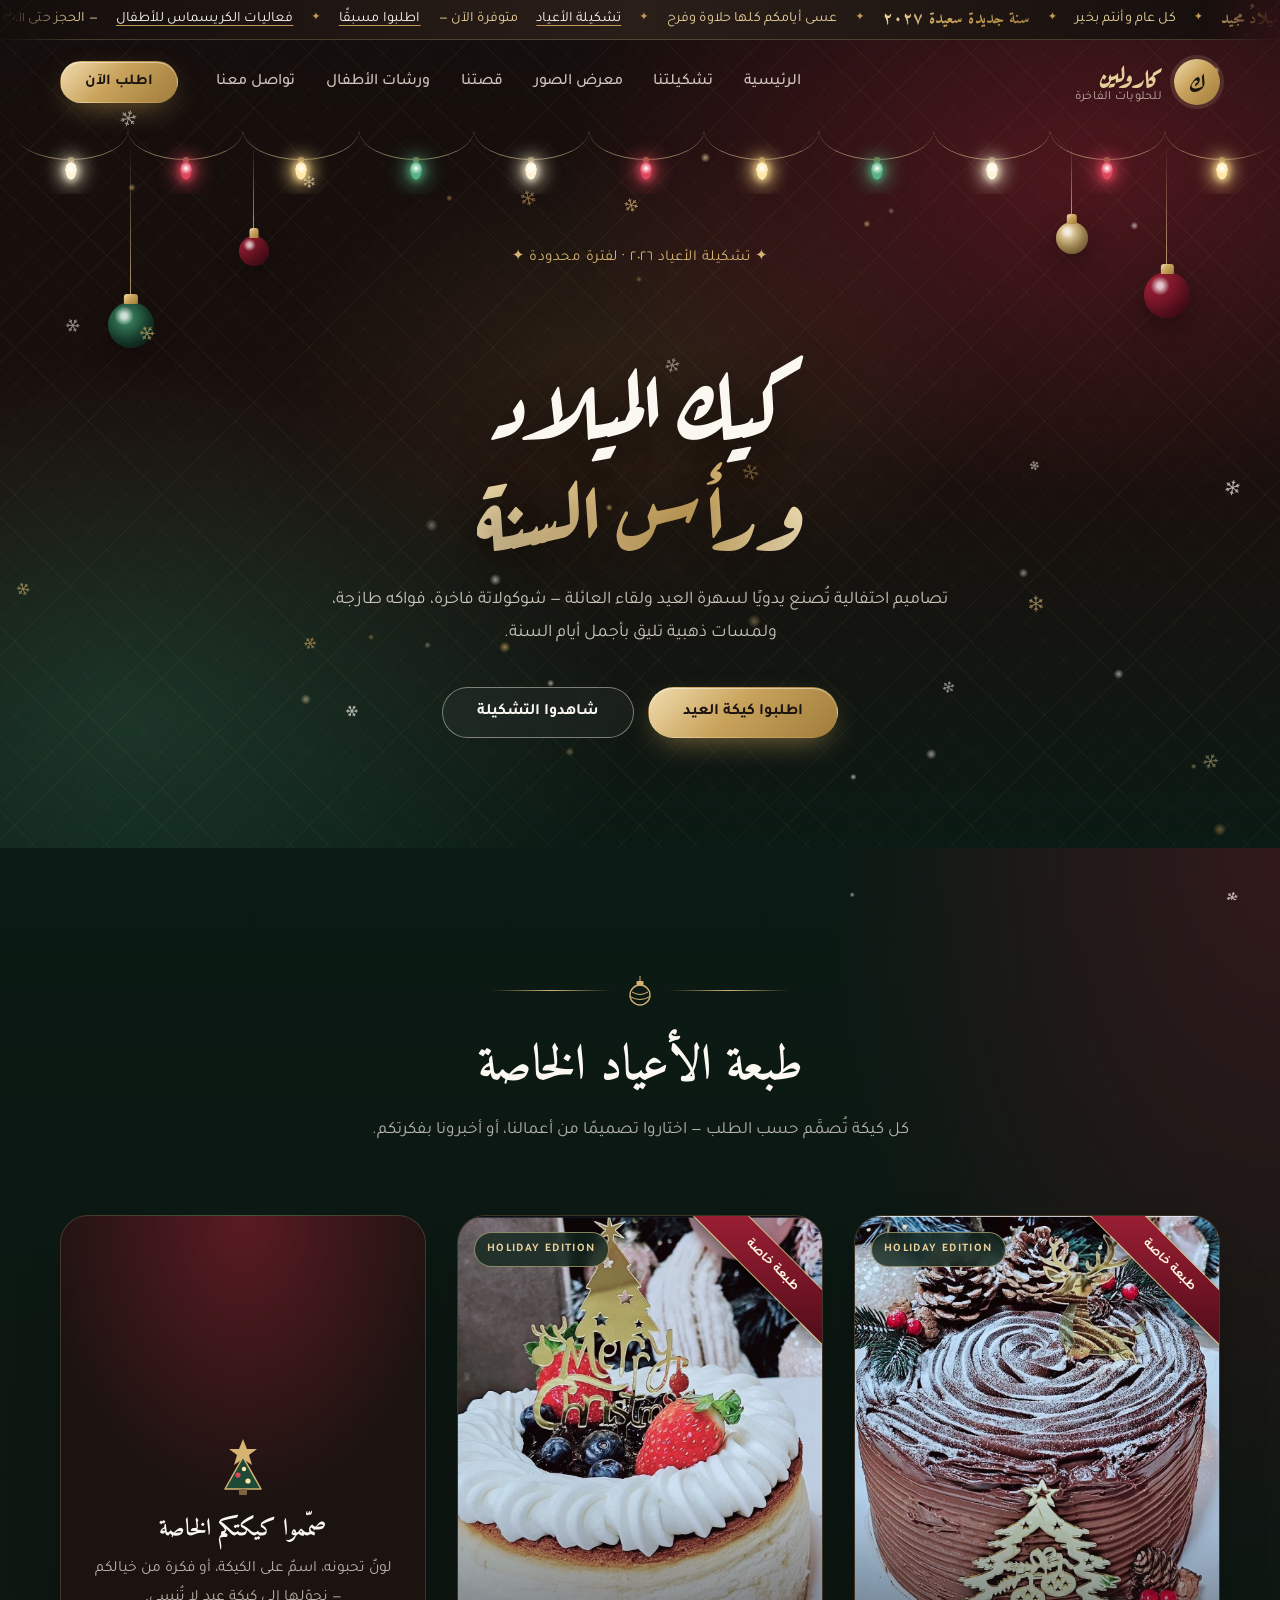
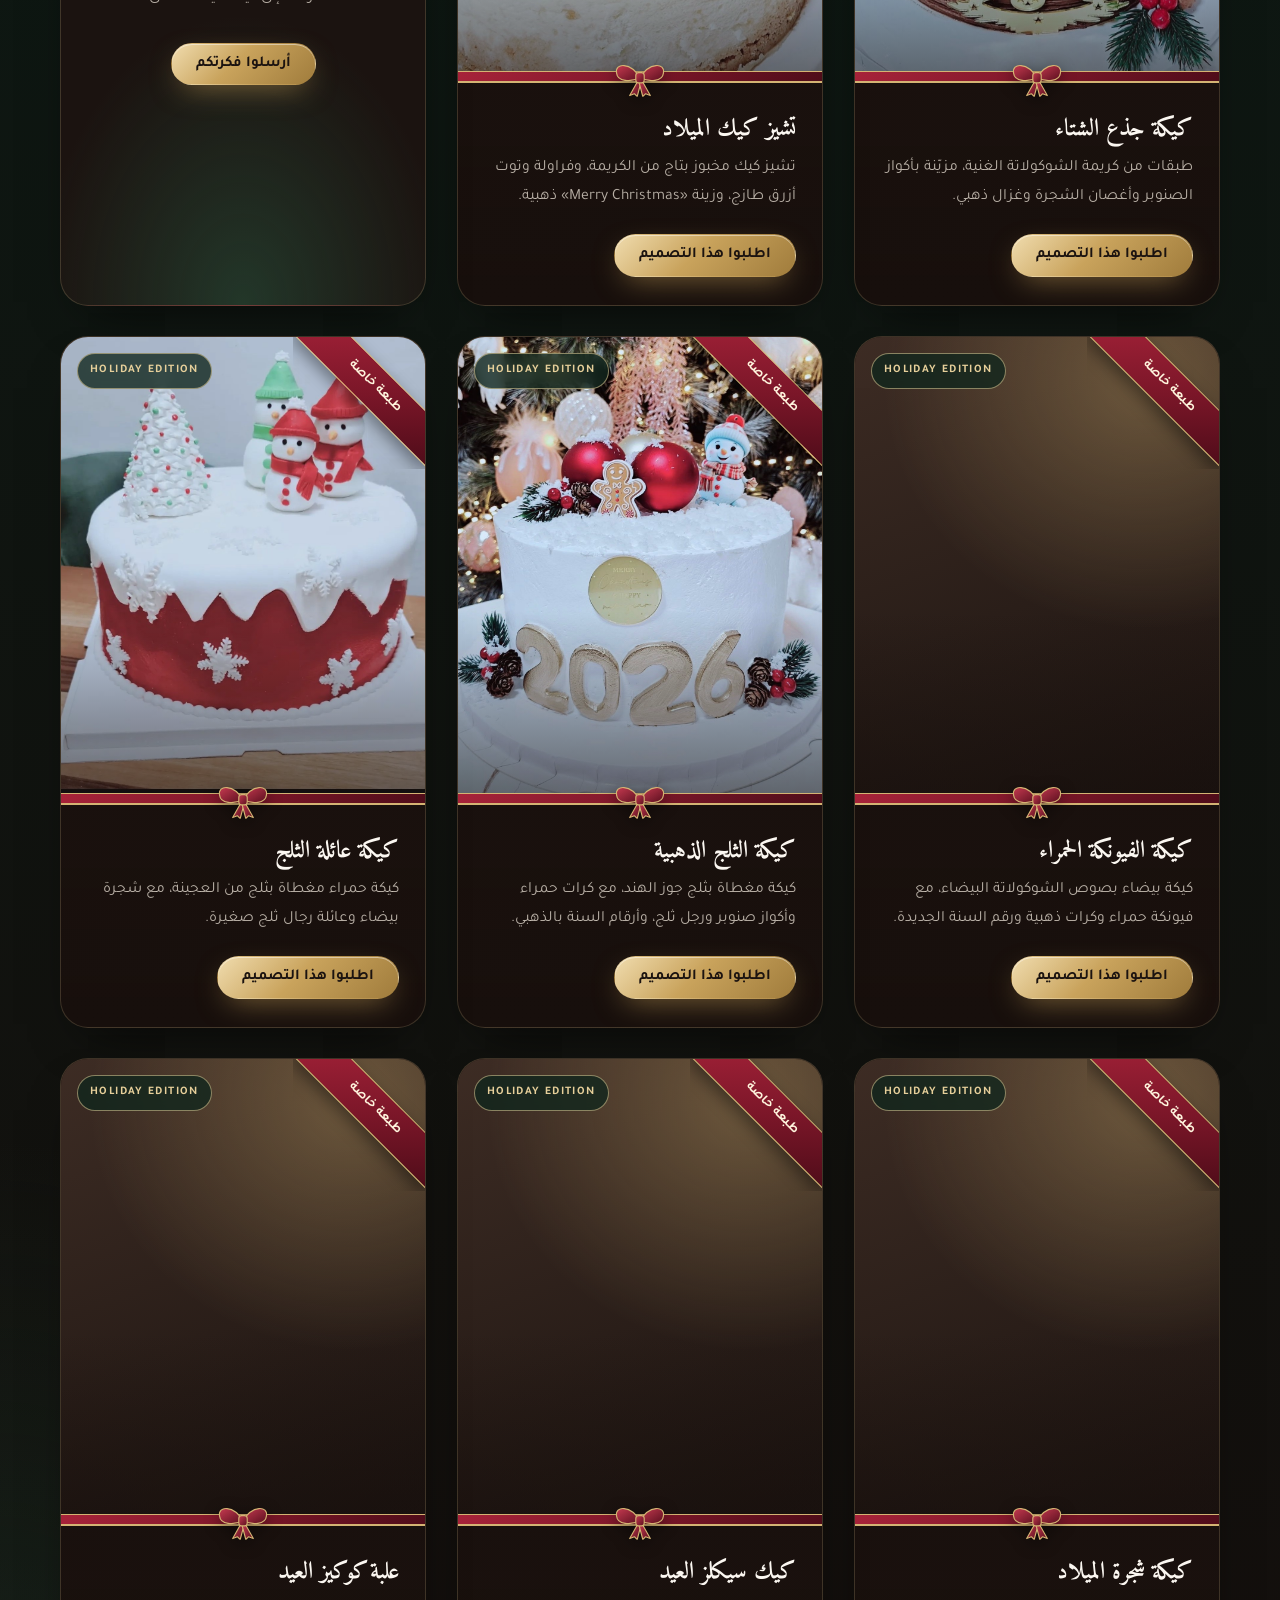
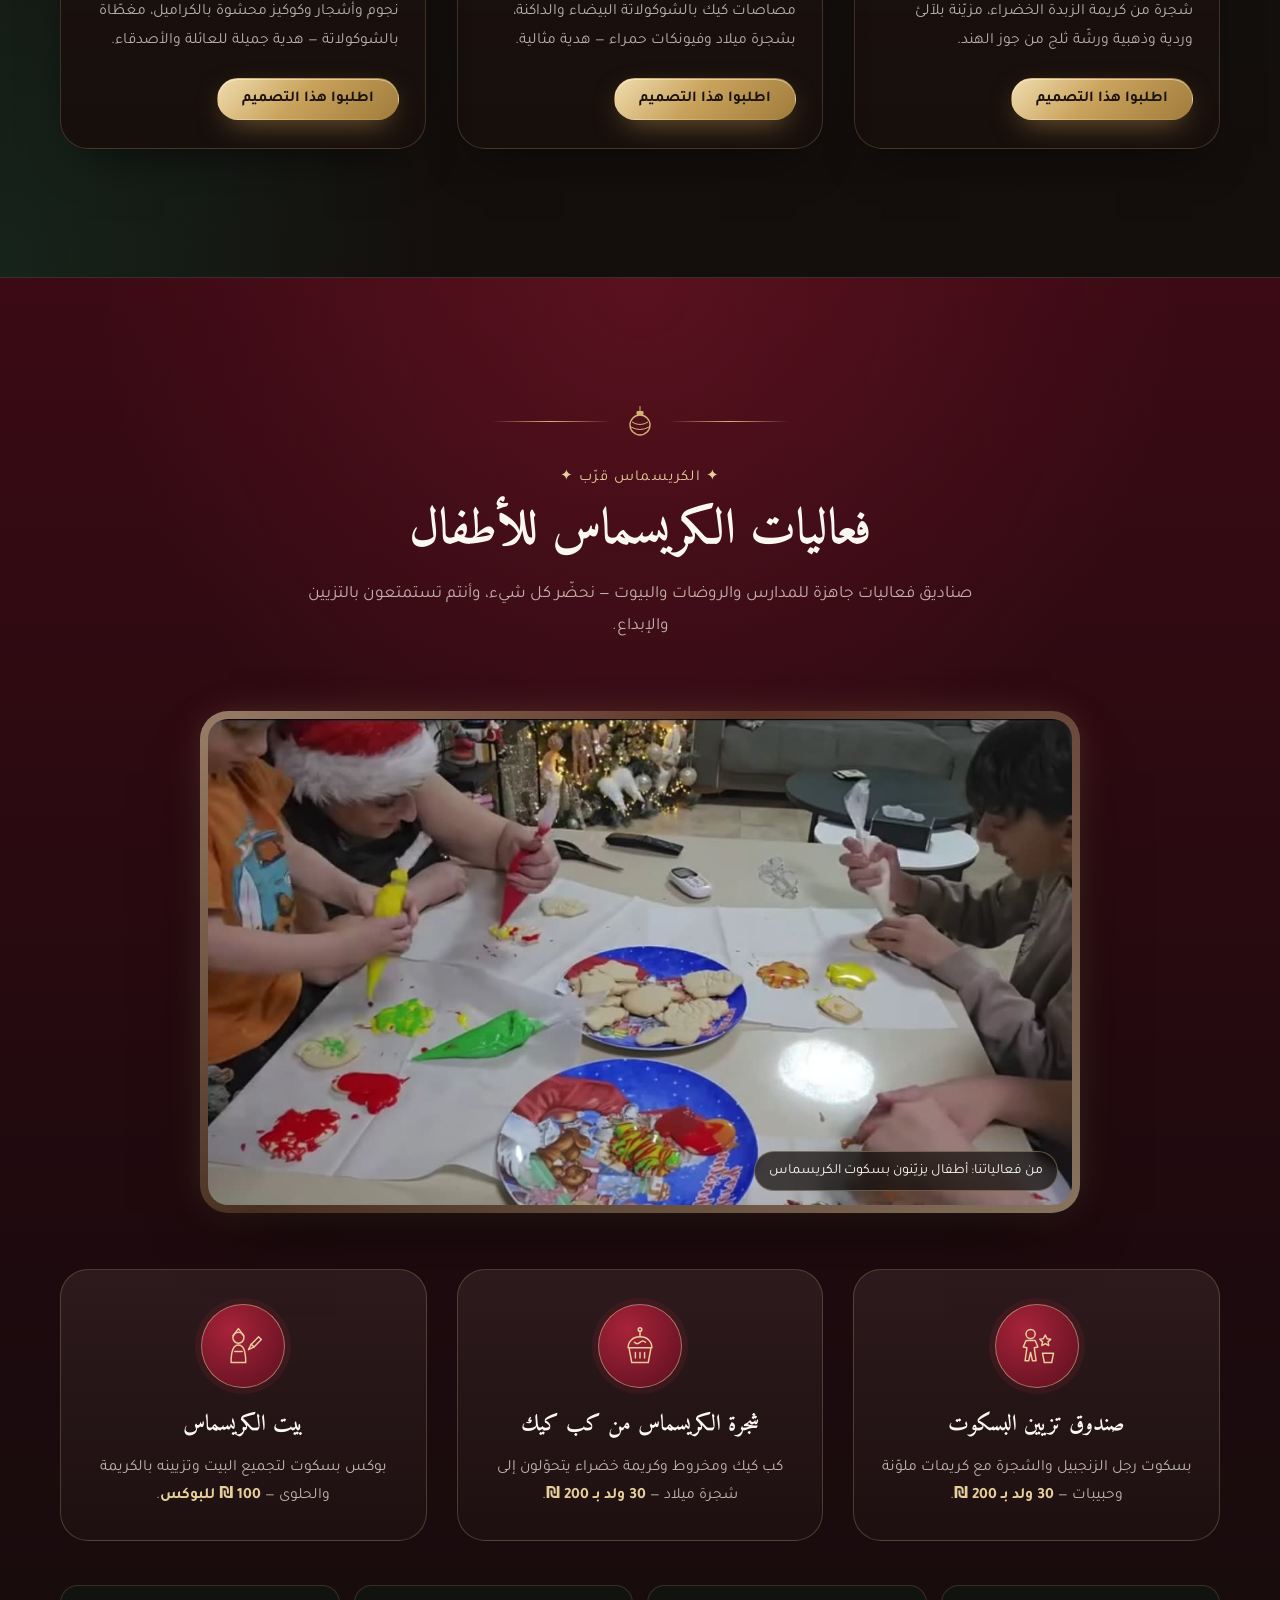
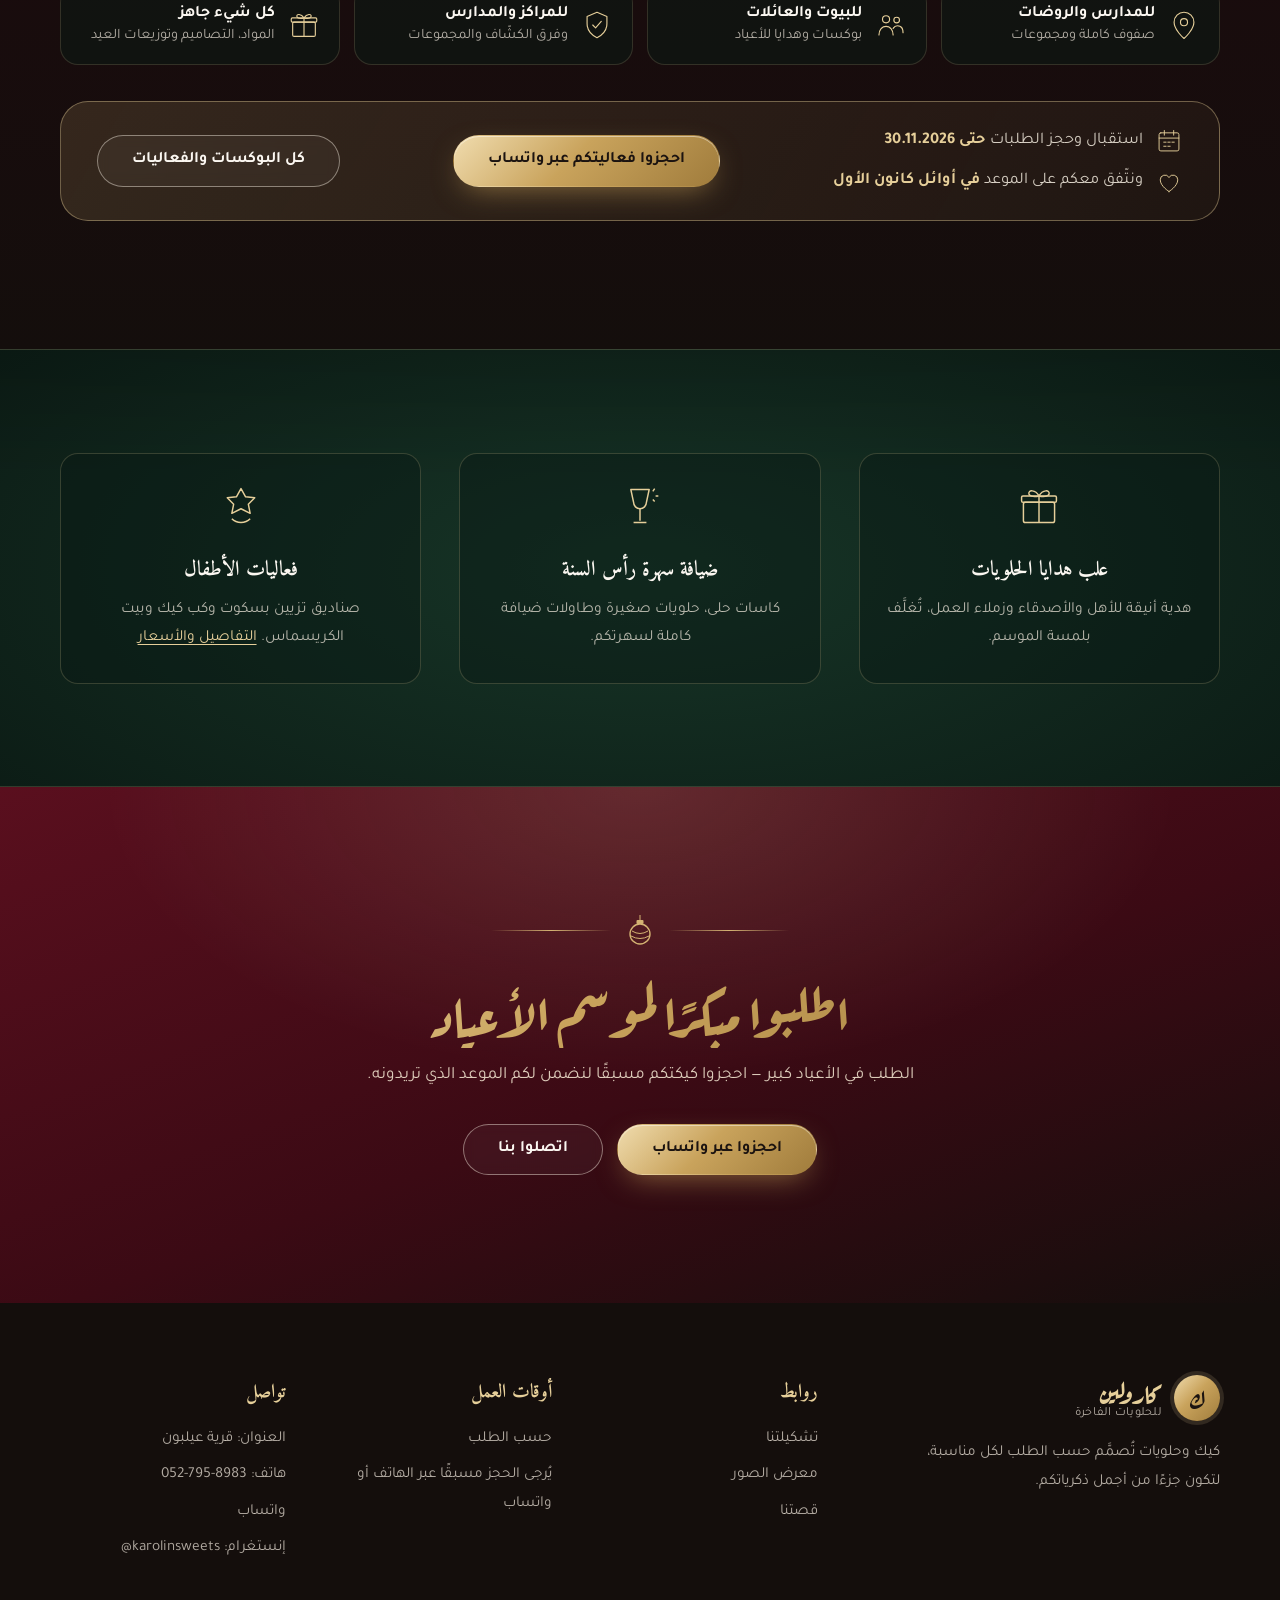
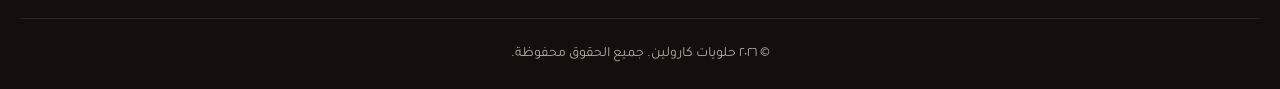
==== christmas.html @ a493f31f "Workshops: real photos and prices for all kits, remove in-shop workshop Co-Authored-By: Claude Opus " ====
<!DOCTYPE html>
<html lang="ar" dir="rtl" class="festive">
<head>
  <meta charset="UTF-8">
  <meta name="viewport" content="width=device-width, initial-scale=1">
  <title>كيك الميلاد ورأس السنة | حلويات كارولين</title>
  <meta name="description" content="تشكيلة الأعياد من حلويات كارولين — كيك الميلاد ورأس السنة يُصنع يدويًا حسب الطلب في عيلبون، مع علب هدايا وضيافة لسهرة العيد.">
  <meta property="og:type" content="website">
  <meta property="og:site_name" content="حلويات كارولين">
  <meta property="og:locale" content="ar_AR">
  <meta property="og:title" content="كيك الميلاد ورأس السنة | حلويات كارولين">
  <meta property="og:description" content="كيك الميلاد ورأس السنة وفعاليات الكريسماس للأطفال في عيلبون — احجزوا حتى 30.11 عبر واتساب 0527958983.">
  <meta property="og:url" content="https://jerrys-cloud.github.io/karolin-sweets/christmas.html">
  <meta property="og:image" content="https://jerrys-cloud.github.io/karolin-sweets/images/og-christmas.jpg">
  <meta property="og:image:width" content="1200">
  <meta property="og:image:height" content="630">
  <meta name="twitter:card" content="summary_large_image">
  <meta name="theme-color" content="#1b1310">

  <link rel="preconnect" href="https://fonts.googleapis.com">
  <link rel="preconnect" href="https://fonts.gstatic.com" crossorigin>
  <link href="https://fonts.googleapis.com/css2?family=Aref+Ruqaa:wght@400;700&family=Amiri:ital,wght@0,400;0,700;1,400&family=Tajawal:wght@300;400;500;700&display=swap" rel="stylesheet">
  <link rel="stylesheet" href="style.css">
  <link rel="stylesheet" href="xmas.css">
</head>
<body class="page-gallery">

  <!-- ================= شريط تهاني الأعياد ================= -->
  <div class="festive-bar" role="region" aria-label="تهاني الأعياد">
    <div class="festive-bar__track">
      <ul class="festive-bar__group">
        <li><strong>ميلادٌ مجيد</strong></li>
        <li>كل عام وأنتم بخير</li>
        <li><strong>سنة جديدة سعيدة ٢٠٢٧</strong></li>
        <li>عسى أيامكم كلها حلاوة وفرح</li>
        <li><a href="christmas.html">تشكيلة الأعياد</a> متوفرة الآن — <a href="index.html#contact">اطلبوا مسبقًا</a></li>
        <li><a href="workshops.html">فعاليات الكريسماس للأطفال</a> — الحجز حتى ٣٠.١١</li>
      </ul>
      <ul class="festive-bar__group" aria-hidden="true">
        <li><strong>ميلادٌ مجيد</strong></li>
        <li>كل عام وأنتم بخير</li>
        <li><strong>سنة جديدة سعيدة ٢٠٢٧</strong></li>
        <li>عسى أيامكم كلها حلاوة وفرح</li>
        <li><a href="christmas.html" tabindex="-1">تشكيلة الأعياد</a> متوفرة الآن — <a href="index.html#contact" tabindex="-1">اطلبوا مسبقًا</a></li>
        <li><a href="workshops.html" tabindex="-1">فعاليات الكريسماس للأطفال</a> — الحجز حتى ٣٠.١١</li>
      </ul>
    </div>
  </div>

  <!-- ثلج ذهبي متساقط -->
  <canvas class="snow" aria-hidden="true"></canvas>

  <!-- ================= شريط التنقل ================= -->
  <header class="site-header" id="top">
    <div class="container nav">
      <a href="index.html#top" class="brand" aria-label="حلويات كارولين — الصفحة الرئيسية">
        <span class="brand__mark" aria-hidden="true">ك</span>
        <span class="brand__text">
          <span class="brand__name">كارولين</span>
          <span class="brand__tag">للحلويات الفاخرة</span>
        </span>
      </a>

      <input type="checkbox" id="nav-toggle" class="nav__toggle" aria-hidden="true">
      <label for="nav-toggle" class="nav__burger" aria-label="فتح القائمة">
        <span></span><span></span><span></span>
      </label>

      <nav class="nav__menu" aria-label="القائمة الرئيسية">
        <ul class="nav__links">
          <li><a href="index.html#top">الرئيسية</a></li>
          <li><a href="index.html#collection">تشكيلتنا</a></li>
          <li><a href="gallery.html">معرض الصور</a></li>
          <li><a href="index.html#story">قصتنا</a></li>
          <li><a href="workshops.html">ورشات الأطفال</a></li>
          <li><a href="index.html#contact">تواصل معنا</a></li>
        </ul>
        <a href="index.html#contact" class="btn btn--gold btn--sm">اطلب الآن</a>
      </nav>
    </div>
  </header>

  <main>

    <!-- ================= واجهة الأعياد ================= -->
    <section class="xhero" aria-labelledby="xhero-title">
      <div class="garland" aria-hidden="true">
      <span class="garland__swag" style="--i:0"></span>
      <span class="garland__swag" style="--i:1"></span>
      <span class="garland__swag" style="--i:2"></span>
      <span class="garland__swag" style="--i:3"></span>
      <span class="garland__swag" style="--i:4"></span>
      <span class="garland__swag" style="--i:5"></span>
      <span class="garland__swag" style="--i:6"></span>
      <span class="garland__swag" style="--i:7"></span>
      <span class="garland__swag" style="--i:8"></span>
      <span class="garland__swag" style="--i:9"></span>
      <span class="garland__swag" style="--i:10"></span>
      <span class="garland__swag" style="--i:11"></span>
      <span class="garland__swag" style="--i:12"></span>
      <span class="garland__swag" style="--i:13"></span>
      <span class="garland__swag" style="--i:14"></span>
      <span class="garland__swag" style="--i:15"></span>
      <span class="garland__swag" style="--i:16"></span>
      <span class="garland__swag" style="--i:17"></span>
      <span class="garland__swag" style="--i:18"></span>
      <span class="garland__swag" style="--i:19"></span>
      <span class="garland__swag" style="--i:20"></span>
      <span class="garland__swag" style="--i:21"></span>
      <span class="garland__swag" style="--i:22"></span>
      <span class="garland__swag" style="--i:23"></span>
      <span class="garland__swag" style="--i:24"></span>
      <span class="garland__swag" style="--i:25"></span>
      </div>
      <div class="xsky" aria-hidden="true">
      <span class="xstar" style="--x:8%;--y:24%;--d:0s;--s:1"></span>
      <span class="xstar" style="--x:18%;--y:62%;--d:1.2s;--s:0.7"></span>
      <span class="xstar" style="--x:27%;--y:18%;--d:2.1s;--s:1.2"></span>
      <span class="xstar" style="--x:38%;--y:74%;--d:0.6s;--s:0.8"></span>
      <span class="xstar" style="--x:47%;--y:30%;--d:2.8s;--s:0.6"></span>
      <span class="xstar" style="--x:58%;--y:66%;--d:1.7s;--s:1"></span>
      <span class="xstar" style="--x:66%;--y:22%;--d:0.3s;--s:0.9"></span>
      <span class="xstar" style="--x:76%;--y:58%;--d:2.4s;--s:1.3"></span>
      <span class="xstar" style="--x:86%;--y:30%;--d:1s;--s:0.7"></span>
      <span class="xstar" style="--x:93%;--y:70%;--d:1.9s;--s:1"></span>
      <span class="xstar" style="--x:12%;--y:84%;--d:2.6s;--s:0.8"></span>
      <span class="xstar" style="--x:53%;--y:88%;--d:0.9s;--s:0.6"></span>
      <span class="xstar" style="--x:81%;--y:86%;--d:1.4s;--s:0.9"></span>
      <span class="xstar" style="--x:33%;--y:44%;--d:3s;--s:0.6"></span>
      </div>
      <span class="bauble" style="--x:7%;--len:120px;--d:-1s" aria-hidden="true"><i></i></span>
      <span class="bauble bauble--gold bauble--far" style="--x:15%;--len:70px;--size:32px;--d:-3s" aria-hidden="true"><i></i></span>
      <span class="bauble bauble--pine" style="--x:88%;--len:150px;--d:-2s" aria-hidden="true"><i></i></span>
      <span class="bauble bauble--far" style="--x:79%;--len:84px;--size:30px;--d:-4s" aria-hidden="true"><i></i></span>

      <div class="container xhero__inner">
        <p class="xhero__eyebrow">✦ تشكيلة الأعياد ٢٠٢٦ · لفترة محدودة ✦</p>
        <p class="xhero__greet"><span>ميلادٌ مجيد</span><span>سنةٌ جديدة سعيدة</span><span>كل عام وأنتم بخير</span></p>
        <h1 id="xhero-title" class="xhero__title">كيك الميلاد<br><em>ورأس السنة</em></h1>
        <p class="xhero__lead">تصاميم احتفالية تُصنع يدويًا لسهرة العيد ولقاء العائلة — شوكولاتة فاخرة، فواكه طازجة، ولمسات ذهبية تليق بأجمل أيام السنة.</p>
        <div class="xhero__actions">
          <a href="https://wa.me/972527958983?text=%D9%85%D8%B1%D8%AD%D8%A8%D9%8B%D8%A7%20%D9%83%D8%A7%D8%B1%D9%88%D9%84%D9%8A%D9%86%D8%8C%20%D8%A3%D9%88%D8%AF%D9%91%20%D8%B7%D9%84%D8%A8%20%D9%83%D9%8A%D9%83%D8%A9%20%D9%84%D9%85%D9%88%D8%B3%D9%85%20%D8%A7%D9%84%D8%A3%D8%B9%D9%8A%D8%A7%D8%AF" class="btn btn--gold btn--shimmer" target="_blank" rel="noopener">اطلبوا كيكة العيد</a>
          <a href="#xmas-cakes" class="btn btn--ghost">شاهدوا التشكيلة</a>
        </div>
      </div>
    </section>

    <!-- ================= تشكيلة الكيك ================= -->
    <section class="section xcakes" id="xmas-cakes" aria-labelledby="xcakes-title">
      <div class="container">
        <header class="xsec-head">
          <div class="xdivider" aria-hidden="true"><span></span><svg viewBox="0 0 26 30" aria-hidden="true"><line x1="13" y1="0" x2="13" y2="6" stroke="currentColor" stroke-width="1"/><rect x="9.5" y="5" width="7" height="4" rx="1" fill="currentColor"/><circle cx="13" cy="19" r="10" fill="none" stroke="currentColor" stroke-width="1.4"/><path d="M5 16 Q13 21 21 16 M4 21 Q13 26 22 21" fill="none" stroke="currentColor" stroke-width="1"/></svg><span></span></div>
          <h2 id="xcakes-title">طبعة الأعياد الخاصة</h2>
          <p>كل كيكة تُصمَّم حسب الطلب — اختاروا تصميمًا من أعمالنا، أو أخبرونا بفكرتكم.</p>
        </header>

        <div class="xcards">
        <article class="xcard">
          <figure class="xcard__media media">
            <img src="images/christmas-chocolate-pinecones.jpg" alt="كيكة الميلاد بالشوكولاتة وأكواز الصنوبر" loading="lazy" decoding="async" onerror="this.parentElement.classList.add('is-empty');this.remove()">
          </figure>
          <span class="xcard__corner" aria-hidden="true"><span>طبعة خاصة</span></span>
          <span class="xcard__badge">Holiday Edition</span>
          <div class="xcard__ribbon" aria-hidden="true"><svg class="xcard__bow" viewBox="0 0 64 40" aria-hidden="true"><defs><linearGradient id="bw" x1="0" y1="0" x2="1" y2="1"><stop offset="0" stop-color="#c53a50"/><stop offset="1" stop-color="#5a0f1e"/></linearGradient></defs><g fill="url(#bw)" stroke="#d4b373" stroke-width="1.2" stroke-linejoin="round"><path d="M30 23 L21 39 L26 37 L29 40 L33 25Z"/><path d="M34 23 L43 39 L38 37 L35 40 L31 25Z"/><path d="M32 20 C22 3 5 4 7 15 C8 24 22 25 32 20Z"/><path d="M32 20 C42 3 59 4 57 15 C56 24 42 25 32 20Z"/><rect x="27.5" y="14.5" width="9" height="11" rx="3"/></g></svg></div>
          <div class="xcard__body">
            <h3 class="xcard__title">كيكة جذع الشتاء</h3>
            <p>طبقات من كريمة الشوكولاتة الغنية، مزيّنة بأكواز الصنوبر وأغصان الشجرة وغزال ذهبي.</p>
            <a href="https://wa.me/972527958983?text=%D9%85%D8%B1%D8%AD%D8%A8%D9%8B%D8%A7%20%D9%83%D8%A7%D8%B1%D9%88%D9%84%D9%8A%D9%86%D8%8C%20%D8%A3%D9%88%D8%AF%D9%91%20%D8%B7%D9%84%D8%A8%20%D9%83%D9%8A%D9%83%D8%A9%20%D8%AC%D8%B0%D8%B9%20%D8%A7%D9%84%D8%B4%D8%AA%D8%A7%D8%A1%20%D9%84%D9%85%D9%88%D8%B3%D9%85%20%D8%A7%D9%84%D8%A3%D8%B9%D9%8A%D8%A7%D8%AF" class="btn btn--gold btn--shimmer btn--sm" target="_blank" rel="noopener">اطلبوا هذا التصميم</a>
          </div>
        </article>
        <article class="xcard">
          <figure class="xcard__media media">
            <img src="images/christmas-cheesecake-berries.jpg" alt="تشيز كيك الميلاد بالفراولة والتوت" loading="lazy" decoding="async" onerror="this.parentElement.classList.add('is-empty');this.remove()">
          </figure>
          <span class="xcard__corner" aria-hidden="true"><span>طبعة خاصة</span></span>
          <span class="xcard__badge">Holiday Edition</span>
          <div class="xcard__ribbon" aria-hidden="true"><svg class="xcard__bow" viewBox="0 0 64 40" aria-hidden="true"><defs><linearGradient id="bw" x1="0" y1="0" x2="1" y2="1"><stop offset="0" stop-color="#c53a50"/><stop offset="1" stop-color="#5a0f1e"/></linearGradient></defs><g fill="url(#bw)" stroke="#d4b373" stroke-width="1.2" stroke-linejoin="round"><path d="M30 23 L21 39 L26 37 L29 40 L33 25Z"/><path d="M34 23 L43 39 L38 37 L35 40 L31 25Z"/><path d="M32 20 C22 3 5 4 7 15 C8 24 22 25 32 20Z"/><path d="M32 20 C42 3 59 4 57 15 C56 24 42 25 32 20Z"/><rect x="27.5" y="14.5" width="9" height="11" rx="3"/></g></svg></div>
          <div class="xcard__body">
            <h3 class="xcard__title">تشيز كيك الميلاد</h3>
            <p>تشيز كيك مخبوز بتاج من الكريمة، وفراولة وتوت أزرق طازج، وزينة «Merry Christmas» ذهبية.</p>
            <a href="https://wa.me/972527958983?text=%D9%85%D8%B1%D8%AD%D8%A8%D9%8B%D8%A7%20%D9%83%D8%A7%D8%B1%D9%88%D9%84%D9%8A%D9%86%D8%8C%20%D8%A3%D9%88%D8%AF%D9%91%20%D8%B7%D9%84%D8%A8%20%D8%AA%D8%B4%D9%8A%D8%B2%20%D9%83%D9%8A%D9%83%20%D8%A7%D9%84%D9%85%D9%8A%D9%84%D8%A7%D8%AF%20%D9%84%D9%85%D9%88%D8%B3%D9%85%20%D8%A7%D9%84%D8%A3%D8%B9%D9%8A%D8%A7%D8%AF" class="btn btn--gold btn--shimmer btn--sm" target="_blank" rel="noopener">اطلبوا هذا التصميم</a>
          </div>
        </article>
          <article class="xcard xcard--custom">
            <div class="xcard__body">
              <svg class="xcard__icon" viewBox="0 0 64 64" aria-hidden="true"><path d="M32 4 L36 14 L46 14 L38 20 L41 30 L32 24 L23 30 L26 20 L18 14 L28 14Z" fill="#d4b373"/><path d="M32 22 L50 54 H14Z" fill="#1d4a36" stroke="#d4b373" stroke-width="1.5" stroke-linejoin="round"/><circle cx="27" cy="40" r="2.6" fill="#e0475e"/><circle cx="37" cy="46" r="2.6" fill="#ffe7a8"/><circle cx="33" cy="34" r="2.2" fill="#ffe7a8"/><rect x="28" y="54" width="8" height="6" rx="1" fill="#7d6640"/></svg>
              <h3 class="xcard__title">صمّموا كيكتكم الخاصة</h3>
              <p>لونٌ تحبونه، اسمٌ على الكيكة، أو فكرة من خيالكم — نحوّلها إلى كيكة عيد لا تُنسى.</p>
              <a href="https://wa.me/972527958983?text=%D9%85%D8%B1%D8%AD%D8%A8%D9%8B%D8%A7%20%D9%83%D8%A7%D8%B1%D9%88%D9%84%D9%8A%D9%86%D8%8C%20%D8%B9%D9%86%D8%AF%D9%8A%20%D9%81%D9%83%D8%B1%D8%A9%20%D9%84%D9%83%D9%8A%D9%83%D8%A9%20%D8%A7%D9%84%D8%A3%D8%B9%D9%8A%D8%A7%D8%AF%20%D9%88%D8%A3%D9%88%D8%AF%D9%91%20%D8%AA%D8%B5%D9%85%D9%8A%D9%85%D9%87%D8%A7" class="btn btn--gold btn--shimmer btn--sm" target="_blank" rel="noopener">أرسلوا فكرتكم</a>
            </div>
          </article>
        <article class="xcard">
          <figure class="xcard__media media">
            <img src="images/christmas-newyear-red-bow.jpg" alt="كيكة رأس السنة بالفيونكة الحمراء وكرات ذهبية" loading="lazy" decoding="async" onerror="this.parentElement.classList.add('is-empty');this.remove()">
          </figure>
          <span class="xcard__corner" aria-hidden="true"><span>طبعة خاصة</span></span>
          <span class="xcard__badge">Holiday Edition</span>
          <div class="xcard__ribbon" aria-hidden="true"><svg class="xcard__bow" viewBox="0 0 64 40" aria-hidden="true"><defs><linearGradient id="bw" x1="0" y1="0" x2="1" y2="1"><stop offset="0" stop-color="#c53a50"/><stop offset="1" stop-color="#5a0f1e"/></linearGradient></defs><g fill="url(#bw)" stroke="#d4b373" stroke-width="1.2" stroke-linejoin="round"><path d="M30 23 L21 39 L26 37 L29 40 L33 25Z"/><path d="M34 23 L43 39 L38 37 L35 40 L31 25Z"/><path d="M32 20 C22 3 5 4 7 15 C8 24 22 25 32 20Z"/><path d="M32 20 C42 3 59 4 57 15 C56 24 42 25 32 20Z"/><rect x="27.5" y="14.5" width="9" height="11" rx="3"/></g></svg></div>
          <div class="xcard__body">
            <h3 class="xcard__title">كيكة الفيونكة الحمراء</h3>
            <p>كيكة بيضاء بصوص الشوكولاتة البيضاء، مع فيونكة حمراء وكرات ذهبية ورقم السنة الجديدة.</p>
            <a href="https://wa.me/972527958983?text=%D9%85%D8%B1%D8%AD%D8%A8%D9%8B%D8%A7%20%D9%83%D8%A7%D8%B1%D9%88%D9%84%D9%8A%D9%86%D8%8C%20%D8%A3%D9%88%D8%AF%D9%91%20%D8%B7%D9%84%D8%A8%20%D9%83%D9%8A%D9%83%D8%A9%20%D8%A7%D9%84%D9%81%D9%8A%D9%88%D9%86%D9%83%D8%A9%20%D8%A7%D9%84%D8%AD%D9%85%D8%B1%D8%A7%D8%A1%20%D9%84%D9%85%D9%88%D8%B3%D9%85%20%D8%A7%D9%84%D8%A3%D8%B9%D9%8A%D8%A7%D8%AF" class="btn btn--gold btn--shimmer btn--sm" target="_blank" rel="noopener">اطلبوا هذا التصميم</a>
          </div>
        </article>
        <article class="xcard">
          <figure class="xcard__media media">
            <img src="images/christmas-snow-gold-2026.jpg" alt="كيكة الميلاد الثلجية بأرقام ذهبية ورجل ثلج" loading="lazy" decoding="async" onerror="this.parentElement.classList.add('is-empty');this.remove()">
          </figure>
          <span class="xcard__corner" aria-hidden="true"><span>طبعة خاصة</span></span>
          <span class="xcard__badge">Holiday Edition</span>
          <div class="xcard__ribbon" aria-hidden="true"><svg class="xcard__bow" viewBox="0 0 64 40" aria-hidden="true"><defs><linearGradient id="bw" x1="0" y1="0" x2="1" y2="1"><stop offset="0" stop-color="#c53a50"/><stop offset="1" stop-color="#5a0f1e"/></linearGradient></defs><g fill="url(#bw)" stroke="#d4b373" stroke-width="1.2" stroke-linejoin="round"><path d="M30 23 L21 39 L26 37 L29 40 L33 25Z"/><path d="M34 23 L43 39 L38 37 L35 40 L31 25Z"/><path d="M32 20 C22 3 5 4 7 15 C8 24 22 25 32 20Z"/><path d="M32 20 C42 3 59 4 57 15 C56 24 42 25 32 20Z"/><rect x="27.5" y="14.5" width="9" height="11" rx="3"/></g></svg></div>
          <div class="xcard__body">
            <h3 class="xcard__title">كيكة الثلج الذهبية</h3>
            <p>كيكة مغطاة بثلج جوز الهند، مع كرات حمراء وأكواز صنوبر ورجل ثلج، وأرقام السنة بالذهبي.</p>
            <a href="https://wa.me/972527958983?text=%D9%85%D8%B1%D8%AD%D8%A8%D9%8B%D8%A7%20%D9%83%D8%A7%D8%B1%D9%88%D9%84%D9%8A%D9%86%D8%8C%20%D8%A3%D9%88%D8%AF%D9%91%20%D8%B7%D9%84%D8%A8%20%D9%83%D9%8A%D9%83%D8%A9%20%D8%A7%D9%84%D8%AB%D9%84%D8%AC%20%D8%A7%D9%84%D8%B0%D9%87%D8%A8%D9%8A%D8%A9%20%D9%84%D9%85%D9%88%D8%B3%D9%85%20%D8%A7%D9%84%D8%A3%D8%B9%D9%8A%D8%A7%D8%AF" class="btn btn--gold btn--shimmer btn--sm" target="_blank" rel="noopener">اطلبوا هذا التصميم</a>
          </div>
        </article>
        <article class="xcard">
          <figure class="xcard__media media">
            <img src="images/christmas-snowmen-cake.jpg" alt="كيكة الثلج الحمراء برجال الثلج" loading="lazy" decoding="async" onerror="this.parentElement.classList.add('is-empty');this.remove()">
          </figure>
          <span class="xcard__corner" aria-hidden="true"><span>طبعة خاصة</span></span>
          <span class="xcard__badge">Holiday Edition</span>
          <div class="xcard__ribbon" aria-hidden="true"><svg class="xcard__bow" viewBox="0 0 64 40" aria-hidden="true"><defs><linearGradient id="bw" x1="0" y1="0" x2="1" y2="1"><stop offset="0" stop-color="#c53a50"/><stop offset="1" stop-color="#5a0f1e"/></linearGradient></defs><g fill="url(#bw)" stroke="#d4b373" stroke-width="1.2" stroke-linejoin="round"><path d="M30 23 L21 39 L26 37 L29 40 L33 25Z"/><path d="M34 23 L43 39 L38 37 L35 40 L31 25Z"/><path d="M32 20 C22 3 5 4 7 15 C8 24 22 25 32 20Z"/><path d="M32 20 C42 3 59 4 57 15 C56 24 42 25 32 20Z"/><rect x="27.5" y="14.5" width="9" height="11" rx="3"/></g></svg></div>
          <div class="xcard__body">
            <h3 class="xcard__title">كيكة عائلة الثلج</h3>
            <p>كيكة حمراء مغطاة بثلج من العجينة، مع شجرة بيضاء وعائلة رجال ثلج صغيرة.</p>
            <a href="https://wa.me/972527958983?text=%D9%85%D8%B1%D8%AD%D8%A8%D9%8B%D8%A7%20%D9%83%D8%A7%D8%B1%D9%88%D9%84%D9%8A%D9%86%D8%8C%20%D8%A3%D9%88%D8%AF%D9%91%20%D8%B7%D9%84%D8%A8%20%D9%83%D9%8A%D9%83%D8%A9%20%D8%B9%D8%A7%D8%A6%D9%84%D8%A9%20%D8%A7%D9%84%D8%AB%D9%84%D8%AC%20%D9%84%D9%85%D9%88%D8%B3%D9%85%20%D8%A7%D9%84%D8%A3%D8%B9%D9%8A%D8%A7%D8%AF" class="btn btn--gold btn--shimmer btn--sm" target="_blank" rel="noopener">اطلبوا هذا التصميم</a>
          </div>
        </article>
        <article class="xcard">
          <figure class="xcard__media media">
            <img src="images/christmas-tree-cake.jpg" alt="كيكة على شكل شجرة الميلاد" loading="lazy" decoding="async" onerror="this.parentElement.classList.add('is-empty');this.remove()">
          </figure>
          <span class="xcard__corner" aria-hidden="true"><span>طبعة خاصة</span></span>
          <span class="xcard__badge">Holiday Edition</span>
          <div class="xcard__ribbon" aria-hidden="true"><svg class="xcard__bow" viewBox="0 0 64 40" aria-hidden="true"><defs><linearGradient id="bw" x1="0" y1="0" x2="1" y2="1"><stop offset="0" stop-color="#c53a50"/><stop offset="1" stop-color="#5a0f1e"/></linearGradient></defs><g fill="url(#bw)" stroke="#d4b373" stroke-width="1.2" stroke-linejoin="round"><path d="M30 23 L21 39 L26 37 L29 40 L33 25Z"/><path d="M34 23 L43 39 L38 37 L35 40 L31 25Z"/><path d="M32 20 C22 3 5 4 7 15 C8 24 22 25 32 20Z"/><path d="M32 20 C42 3 59 4 57 15 C56 24 42 25 32 20Z"/><rect x="27.5" y="14.5" width="9" height="11" rx="3"/></g></svg></div>
          <div class="xcard__body">
            <h3 class="xcard__title">كيكة شجرة الميلاد</h3>
            <p>شجرة من كريمة الزبدة الخضراء، مزيّنة بلآلئ وردية وذهبية ورشّة ثلج من جوز الهند.</p>
            <a href="https://wa.me/972527958983?text=%D9%85%D8%B1%D8%AD%D8%A8%D9%8B%D8%A7%20%D9%83%D8%A7%D8%B1%D9%88%D9%84%D9%8A%D9%86%D8%8C%20%D8%A3%D9%88%D8%AF%D9%91%20%D8%B7%D9%84%D8%A8%20%D9%83%D9%8A%D9%83%D8%A9%20%D8%B4%D8%AC%D8%B1%D8%A9%20%D8%A7%D9%84%D9%85%D9%8A%D9%84%D8%A7%D8%AF%20%D9%84%D9%85%D9%88%D8%B3%D9%85%20%D8%A7%D9%84%D8%A3%D8%B9%D9%8A%D8%A7%D8%AF" class="btn btn--gold btn--shimmer btn--sm" target="_blank" rel="noopener">اطلبوا هذا التصميم</a>
          </div>
        </article>
        <article class="xcard">
          <figure class="xcard__media media">
            <img src="images/christmas-cakesicles.jpg" alt="كيك سيكلز الميلاد بشجرة خضراء وشرائط حمراء" loading="lazy" decoding="async" onerror="this.parentElement.classList.add('is-empty');this.remove()">
          </figure>
          <span class="xcard__corner" aria-hidden="true"><span>طبعة خاصة</span></span>
          <span class="xcard__badge">Holiday Edition</span>
          <div class="xcard__ribbon" aria-hidden="true"><svg class="xcard__bow" viewBox="0 0 64 40" aria-hidden="true"><defs><linearGradient id="bw" x1="0" y1="0" x2="1" y2="1"><stop offset="0" stop-color="#c53a50"/><stop offset="1" stop-color="#5a0f1e"/></linearGradient></defs><g fill="url(#bw)" stroke="#d4b373" stroke-width="1.2" stroke-linejoin="round"><path d="M30 23 L21 39 L26 37 L29 40 L33 25Z"/><path d="M34 23 L43 39 L38 37 L35 40 L31 25Z"/><path d="M32 20 C22 3 5 4 7 15 C8 24 22 25 32 20Z"/><path d="M32 20 C42 3 59 4 57 15 C56 24 42 25 32 20Z"/><rect x="27.5" y="14.5" width="9" height="11" rx="3"/></g></svg></div>
          <div class="xcard__body">
            <h3 class="xcard__title">كيك سيكلز العيد</h3>
            <p>مصاصات كيك بالشوكولاتة البيضاء والداكنة، بشجرة ميلاد وفيونكات حمراء — هدية مثالية.</p>
            <a href="https://wa.me/972527958983?text=%D9%85%D8%B1%D8%AD%D8%A8%D9%8B%D8%A7%20%D9%83%D8%A7%D8%B1%D9%88%D9%84%D9%8A%D9%86%D8%8C%20%D8%A3%D9%88%D8%AF%D9%91%20%D8%B7%D9%84%D8%A8%20%D9%83%D9%8A%D9%83%20%D8%B3%D9%8A%D9%83%D9%84%D8%B2%20%D8%A7%D9%84%D8%B9%D9%8A%D8%AF%20%D9%84%D9%85%D9%88%D8%B3%D9%85%20%D8%A7%D9%84%D8%A3%D8%B9%D9%8A%D8%A7%D8%AF" class="btn btn--gold btn--shimmer btn--sm" target="_blank" rel="noopener">اطلبوا هذا التصميم</a>
          </div>
        </article>
        <article class="xcard">
          <figure class="xcard__media media">
            <img src="images/christmas-cookie-box.jpg" alt="علبة كوكيز العيد بالنجوم والأشجار" loading="lazy" decoding="async" onerror="this.parentElement.classList.add('is-empty');this.remove()">
          </figure>
          <span class="xcard__corner" aria-hidden="true"><span>طبعة خاصة</span></span>
          <span class="xcard__badge">Holiday Edition</span>
          <div class="xcard__ribbon" aria-hidden="true"><svg class="xcard__bow" viewBox="0 0 64 40" aria-hidden="true"><defs><linearGradient id="bw" x1="0" y1="0" x2="1" y2="1"><stop offset="0" stop-color="#c53a50"/><stop offset="1" stop-color="#5a0f1e"/></linearGradient></defs><g fill="url(#bw)" stroke="#d4b373" stroke-width="1.2" stroke-linejoin="round"><path d="M30 23 L21 39 L26 37 L29 40 L33 25Z"/><path d="M34 23 L43 39 L38 37 L35 40 L31 25Z"/><path d="M32 20 C22 3 5 4 7 15 C8 24 22 25 32 20Z"/><path d="M32 20 C42 3 59 4 57 15 C56 24 42 25 32 20Z"/><rect x="27.5" y="14.5" width="9" height="11" rx="3"/></g></svg></div>
          <div class="xcard__body">
            <h3 class="xcard__title">علبة كوكيز العيد</h3>
            <p>نجوم وأشجار وكوكيز محشوة بالكراميل، مغطّاة بالشوكولاتة — هدية جميلة للعائلة والأصدقاء.</p>
            <a href="https://wa.me/972527958983?text=%D9%85%D8%B1%D8%AD%D8%A8%D9%8B%D8%A7%20%D9%83%D8%A7%D8%B1%D9%88%D9%84%D9%8A%D9%86%D8%8C%20%D8%A3%D9%88%D8%AF%D9%91%20%D8%B7%D9%84%D8%A8%20%D8%B9%D9%84%D8%A8%D8%A9%20%D9%83%D9%88%D9%83%D9%8A%D8%B2%20%D8%A7%D9%84%D8%B9%D9%8A%D8%AF%20%D9%84%D9%85%D9%88%D8%B3%D9%85%20%D8%A7%D9%84%D8%A3%D8%B9%D9%8A%D8%A7%D8%AF" class="btn btn--gold btn--shimmer btn--sm" target="_blank" rel="noopener">اطلبوا هذا التصميم</a>
          </div>
        </article>

        </div>
      </div>
    </section>

    <!-- ================= فعاليات الكريسماس للأطفال ================= -->
    <section class="section xact" id="xmas-activities" aria-labelledby="xact-title">
      <div class="xsky" aria-hidden="true">
        <span class="xstar" style="--x:6%;--y:18%;--d:.3s"></span>
        <span class="xstar" style="--x:93%;--y:24%;--d:1.4s;--s:1.2"></span>
        <span class="xstar" style="--x:12%;--y:82%;--d:2.1s;--s:.8"></span>
        <span class="xstar" style="--x:88%;--y:76%;--d:.9s;--s:.7"></span>
      </div>
      <div class="container">
        <header class="xsec-head">
          <div class="xdivider" aria-hidden="true"><span></span><svg viewBox="0 0 26 30" aria-hidden="true"><line x1="13" y1="0" x2="13" y2="6" stroke="currentColor" stroke-width="1"/><rect x="9.5" y="5" width="7" height="4" rx="1" fill="currentColor"/><circle cx="13" cy="19" r="10" fill="none" stroke="currentColor" stroke-width="1.4"/><path d="M5 16 Q13 21 21 16 M4 21 Q13 26 22 21" fill="none" stroke="currentColor" stroke-width="1"/></svg><span></span></div>
          <p class="xact__eyebrow">✦ الكريسماس قرّب ✦</p>
          <h2 id="xact-title">فعاليات الكريسماس للأطفال</h2>
          <p>صناديق فعاليات جاهزة للمدارس والروضات والبيوت — نحضّر كل شيء، وأنتم تستمتعون بالتزيين والإبداع.</p>
        </header>

        <figure class="xact__video">
          <video src="videos/kids-cookie-decorating.mp4" poster="images/kids-cookie-decorating-poster.jpg" autoplay muted loop playsinline preload="metadata" aria-label="أطفال يزيّنون بسكوت الكريسماس"></video>
          <figcaption>من فعالياتنا: أطفال يزيّنون بسكوت الكريسماس</figcaption>
        </figure>

        <div class="xact__grid">
          <article class="xact__card">
            <span class="xact__icon"><svg viewBox="0 0 48 48" fill="none" stroke="currentColor" stroke-width="1.6" stroke-linecap="round" stroke-linejoin="round" aria-hidden="true"><circle cx="17" cy="11" r="5"/><path d="M12 18h10l3 7-4 1 2 14h-4l-2-9-2 9h-4l2-14-4-1z"/><path d="M33 12l2 4 4 .5-3 3 .8 4-3.8-2-3.8 2 .8-4-3-3 4-.5z"/><path d="M30 32h12l-2 10h-8z"/></svg></span>
            <h3>صندوق تزيين البسكوت</h3>
            <p>بسكوت رجل الزنجبيل والشجرة مع كريمات ملوّنة وحبيبات — <strong>30 ولد بـ 200 ₪</strong>.</p>
          </article>
          <article class="xact__card">
            <span class="xact__icon"><svg viewBox="0 0 48 48" fill="none" stroke="currentColor" stroke-width="1.6" stroke-linecap="round" stroke-linejoin="round" aria-hidden="true"><path d="M12 26h24l-3 16H15z"/><path d="M11 26c0-7 5-12 13-12s13 5 13 12"/><path d="M18 20c2 2 4 2 6 0s4-2 6 0"/><path d="M24 14V8"/><circle cx="24" cy="6" r="2"/><path d="M19 31v6M24 31v6M29 31v6"/></svg></span>
            <h3>شجرة الكريسماس من كب كيك</h3>
            <p>كب كيك ومخروط وكريمة خضراء يتحوّلون إلى شجرة ميلاد — <strong>30 ولد بـ 200 ₪</strong>.</p>
          </article>
          <article class="xact__card">
            <span class="xact__icon"><svg viewBox="0 0 48 48" fill="none" stroke="currentColor" stroke-width="1.6" stroke-linecap="round" stroke-linejoin="round" aria-hidden="true"><circle cx="19" cy="15" r="6"/><path d="M13 13l6-8 6 8"/><path d="M11 42c0-12 3-19 8-19s8 7 8 19z"/><path d="M33 22l8-8 3 3-8 8z"/><path d="M33 22l-3 6 6-3"/><path d="M15 30h8"/></svg></span>
            <h3>بيت الكريسماس</h3>
            <p>بوكس بسكوت لتجميع البيت وتزيينه بالكريمة والحلوى — <strong>100 ₪ للبوكس</strong>.</p>
          </article>
        </div>

        <ul class="xact__facts" role="list">
          <li><svg viewBox="0 0 48 48" fill="none" stroke="currentColor" stroke-width="1.6" stroke-linecap="round" stroke-linejoin="round" aria-hidden="true"><path d="M24 43s14-12 14-23a14 14 0 0 0-28 0c0 11 14 23 14 23z"/><circle cx="24" cy="20" r="5"/></svg><span><strong>للمدارس والروضات</strong>صفوف كاملة ومجموعات</span></li>
          <li><svg viewBox="0 0 48 48" fill="none" stroke="currentColor" stroke-width="1.6" stroke-linecap="round" stroke-linejoin="round" aria-hidden="true"><circle cx="17" cy="16" r="5"/><circle cx="32" cy="17" r="4"/><path d="M7 38c0-7 4-12 10-12s10 5 10 12"/><path d="M27 29c1-2 3-4 6-4 5 0 8 4 8 10"/></svg><span><strong>للبيوت والعائلات</strong>بوكسات وهدايا للأعياد</span></li>
          <li><svg viewBox="0 0 48 48" fill="none" stroke="currentColor" stroke-width="1.6" stroke-linecap="round" stroke-linejoin="round" aria-hidden="true"><path d="M24 6l14 6v10c0 9-6 16-14 20-8-4-14-11-14-20V12z"/><path d="M18 24l4 4 8-9"/></svg><span><strong>للمراكز والمدارس</strong>وفرق الكشّاف والمجموعات</span></li>
          <li><svg viewBox="0 0 48 48" fill="none" stroke="currentColor" stroke-width="1.6" stroke-linecap="round" stroke-linejoin="round" aria-hidden="true"><rect x="8" y="20" width="32" height="20" rx="2"/><rect x="6" y="14" width="36" height="6" rx="1.5"/><path d="M24 14v26"/><path d="M24 14c-4-6-11-6-10-2 1 3 6 3 10 2zM24 14c4-6 11-6 10-2-1 3-6 3-10 2z"/></svg><span><strong>كل شيء جاهز</strong>المواد، التصاميم وتوزيعات العيد</span></li>
        </ul>

        <div class="xact__book">
          <div class="xact__dates">
            <p><svg viewBox="0 0 48 48" fill="none" stroke="currentColor" stroke-width="1.6" stroke-linecap="round" stroke-linejoin="round" aria-hidden="true"><rect x="7" y="10" width="34" height="31" rx="3"/><path d="M7 19h34M16 6v8M32 6v8"/><path d="M15 26h4M22 26h4M29 26h4M15 33h4M22 33h4"/></svg><span>استقبال وحجز الطلبات <strong>حتى 30.11.2026</strong></span></p>
            <p><svg viewBox="0 0 48 48" fill="none" stroke="currentColor" stroke-width="1.6" stroke-linecap="round" stroke-linejoin="round" aria-hidden="true"><path d="M24 42s-15-9-15-20a8 8 0 0 1 15-4 8 8 0 0 1 15 4c0 11-15 20-15 20z"/></svg><span>ونتّفق معكم على الموعد <strong>في أوائل كانون الأول</strong></span></p>
          </div>
          <a href="https://wa.me/972527958983?text=%D9%85%D8%B1%D8%AD%D8%A8%D9%8B%D8%A7%20%D9%83%D8%A7%D8%B1%D9%88%D9%84%D9%8A%D9%86%D8%8C%20%D8%A3%D9%88%D8%AF%D9%91%20%D8%AD%D8%AC%D8%B2%20%D9%81%D8%B9%D8%A7%D9%84%D9%8A%D8%A9%20%D9%83%D8%B1%D9%8A%D8%B3%D9%85%D8%A7%D8%B3%20%D9%84%D9%84%D8%A3%D8%B7%D9%81%D8%A7%D9%84.%20%D8%B9%D8%AF%D8%AF%20%D8%A7%D9%84%D9%85%D8%B4%D8%A7%D8%B1%D9%83%D9%8A%D9%86%3A%20" class="btn btn--gold btn--shimmer" target="_blank" rel="noopener">احجزوا فعاليتكم عبر واتساب</a>
          <a href="workshops.html" class="btn btn--ghost">كل البوكسات والفعاليات</a>
        </div>
      </div>
    </section>

    <!-- ================= خدمات الموسم ================= -->
    <section class="xseason" aria-label="خدمات موسم الأعياد">
      <div class="container xseason__grid">
        <div class="xseason__item">
          <svg viewBox="0 0 48 48" fill="none" stroke="currentColor" stroke-width="1.6" stroke-linejoin="round" aria-hidden="true"><rect x="7" y="20" width="34" height="22" rx="2"/><rect x="5" y="13" width="38" height="7" rx="1.5"/><path d="M24 13v29"/><path d="M24 13c-4-7-12-7-11-2 1 3 7 3 11 2zM24 13c4-7 12-7 11-2-1 3-7 3-11 2z"/></svg>
          <h3>علب هدايا الحلويات</h3>
          <p>هدية أنيقة للأهل والأصدقاء وزملاء العمل، تُغلَّف بلمسة الموسم.</p>
        </div>
        <div class="xseason__item">
          <svg viewBox="0 0 48 48" fill="none" stroke="currentColor" stroke-width="1.6" stroke-linejoin="round" aria-hidden="true"><path d="M14 6h20l-3 14a7 7 0 0 1-14 0z"/><path d="M24 27v13M17 42h14"/><path d="M38 8l2-3M41 13h3M38 17l2 2"/></svg>
          <h3>ضيافة سهرة رأس السنة</h3>
          <p>كاسات حلى، حلويات صغيرة وطاولات ضيافة كاملة لسهرتكم.</p>
        </div>
        <div class="xseason__item">
          <svg viewBox="0 0 48 48" fill="none" stroke="currentColor" stroke-width="1.6" stroke-linejoin="round" aria-hidden="true"><path d="M24 5l5 9 10 1-7 7 2 10-10-5-10 5 2-10-7-7 10-1z"/><path d="M14 38c3 3 7 4 10 4s7-1 10-4"/></svg>
          <h3>فعاليات الأطفال</h3>
          <p>صناديق تزيين بسكوت وكب كيك وبيت الكريسماس. <a href="workshops.html">التفاصيل والأسعار</a></p>
        </div>
      </div>
    </section>

    <!-- ================= دعوة الطلب ================= -->
    <section class="xcta" aria-labelledby="xcta-title">
      <div class="xsky" aria-hidden="true">
        <span class="xstar" style="--x:10%;--y:25%;--d:.4s"></span>
        <span class="xstar" style="--x:85%;--y:30%;--d:1.6s;--s:1.3"></span>
        <span class="xstar" style="--x:22%;--y:75%;--d:2.4s;--s:.8"></span>
        <span class="xstar" style="--x:72%;--y:78%;--d:1s;--s:.7"></span>
      </div>
      <div class="container">
        <div class="xdivider" aria-hidden="true"><span></span><svg viewBox="0 0 26 30" aria-hidden="true"><line x1="13" y1="0" x2="13" y2="6" stroke="currentColor" stroke-width="1"/><rect x="9.5" y="5" width="7" height="4" rx="1" fill="currentColor"/><circle cx="13" cy="19" r="10" fill="none" stroke="currentColor" stroke-width="1.4"/><path d="M5 16 Q13 21 21 16 M4 21 Q13 26 22 21" fill="none" stroke="currentColor" stroke-width="1"/></svg><span></span></div>
        <h2 id="xcta-title">اطلبوا مبكرًا لموسم الأعياد</h2>
        <p>الطلب في الأعياد كبير — احجزوا كيكتكم مسبقًا لنضمن لكم الموعد الذي تريدونه.</p>
        <div class="xhero__actions">
          <a href="https://wa.me/972527958983?text=%D9%85%D8%B1%D8%AD%D8%A8%D9%8B%D8%A7%20%D9%83%D8%A7%D8%B1%D9%88%D9%84%D9%8A%D9%86%D8%8C%20%D8%A3%D9%88%D8%AF%D9%91%20%D8%AD%D8%AC%D8%B2%20%D8%B7%D9%84%D8%A8%20%D9%84%D9%85%D9%88%D8%B3%D9%85%20%D8%A7%D9%84%D8%A3%D8%B9%D9%8A%D8%A7%D8%AF" class="btn btn--gold btn--shimmer" target="_blank" rel="noopener">احجزوا عبر واتساب</a>
          <a href="tel:+972527958983" class="btn btn--ghost">اتصلوا بنا</a>
        </div>
      </div>
    </section>

  </main>

  <!-- ================= التذييل ================= -->
  <footer class="site-footer">
    <div class="container footer__grid">
      <div class="footer__brand">
        <a href="index.html#top" class="brand">
          <span class="brand__mark" aria-hidden="true">ك</span>
          <span class="brand__text">
            <span class="brand__name">كارولين</span>
            <span class="brand__tag">للحلويات الفاخرة</span>
          </span>
        </a>
        <p>كيك وحلويات تُصمَّم حسب الطلب لكل مناسبة، لتكون جزءًا من أجمل ذكرياتكم.</p>
      </div>
      <div>
        <h3 class="footer__title">روابط</h3>
        <ul class="footer__list">
          <li><a href="index.html#collection">تشكيلتنا</a></li>
          <li><a href="gallery.html">معرض الصور</a></li>
          <li><a href="index.html#story">قصتنا</a></li>
        </ul>
      </div>
      <div>
        <h3 class="footer__title">أوقات العمل</h3>
        <ul class="footer__list">
          <li>حسب الطلب</li>
          <li>يُرجى الحجز مسبقًا عبر الهاتف أو واتساب</li>
        </ul>
      </div>
      <div>
        <h3 class="footer__title">تواصل</h3>
        <ul class="footer__list">
          <li>العنوان: قرية عيلبون</li>
          <li>هاتف: <a href="tel:+972527958983" dir="ltr">052-795-8983</a></li>
          <li><a href="https://wa.me/972527958983?text=%D9%85%D8%B1%D8%AD%D8%A8%D9%8B%D8%A7%20%D9%83%D8%A7%D8%B1%D9%88%D9%84%D9%8A%D9%86%D8%8C%20%D8%A3%D9%88%D8%AF%D9%91%20%D8%A7%D9%84%D8%A7%D8%B3%D8%AA%D9%81%D8%B3%D8%A7%D8%B1%20%D8%B9%D9%86%20%D8%B7%D9%84%D8%A8%20%D9%84%D9%85%D9%86%D8%A7%D8%B3%D8%A8%D8%A9" target="_blank" rel="noopener">واتساب</a></li>
          <li>إنستغرام: <a href="https://www.instagram.com/karolinsweets/" target="_blank" rel="noopener" dir="ltr">@karolinsweets</a></li>
        </ul>
      </div>
    </div>
    <div class="container footer__bottom">
      <p>© ٢٠٢٦ حلويات كارولين. جميع الحقوق محفوظة.</p>
    </div>
  </footer>

  <script>
    (function () {
      var header = document.querySelector('.site-header');
      var toggle = document.getElementById('nav-toggle');
      function onScroll() { header.classList.toggle('is-scrolled', window.scrollY > 40); }
      window.addEventListener('scroll', onScroll, { passive: true });
      onScroll();
      document.querySelectorAll('.nav__menu a').forEach(function (a) {
        a.addEventListener('click', function () { toggle.checked = false; });
      });
    })();
  </script>
  <script src="festive.js" defer></script>
</body>
</html>
---- style.css ----
/* =========================================================
   حلويات كارولين — الصفحة الرئيسية
   تصميم فاخر · عربي بالكامل · دعم كامل للاتجاه من اليمين لليسار
   ========================================================= */

/* ---------- المتغيرات ---------- */
:root {
  --cocoa-950: #140e0c;
  --cocoa-900: #1b1310;
  --cocoa-800: #2a1e19;
  --cocoa-700: #3d2c24;
  --cream-50:  #fbf7f1;
  --cream-100: #f5ede1;
  --cream-200: #eadfcd;
  --gold-300:  #e6cf9a;
  --gold-400:  #d4b373;
  --gold-500:  #c19a55;
  --gold-600:  #a07c3c;
  --rose-400:  #c98d7f;
  --ink:       #2a1e19;
  --ink-soft:  #6b5a50;

  --gold-grad: linear-gradient(135deg, #f0dcae 0%, #c9a35c 45%, #a07c3c 100%);

  --font-display: "Aref Ruqaa", "Amiri", serif;
  --font-serif:   "Amiri", serif;
  --font-body:    "Tajawal", system-ui, sans-serif;

  --radius-sm: 10px;
  --radius:    18px;
  --radius-lg: 28px;

  --shadow-sm: 0 4px 14px rgba(27, 19, 16, .08);
  --shadow:    0 18px 50px -18px rgba(27, 19, 16, .35);
  --shadow-lg: 0 40px 90px -30px rgba(20, 14, 12, .55);

  --ease: cubic-bezier(.22, .61, .36, 1);
  --header-h: 84px;
  --promo-h: 0px;   /* ارتفاع شريط التهاني — يتفعّل مع ثيم الأعياد */
  --container: 1240px;
}

/* ---------- الأساسيات ---------- */
*, *::before, *::after { box-sizing: border-box; }

html {
  scroll-behavior: smooth;
  scroll-padding-top: calc(var(--header-h) + var(--promo-h));
  -webkit-text-size-adjust: 100%;
}

body {
  margin: 0;
  font-family: var(--font-body);
  font-size: 1.0625rem;
  line-height: 1.85;
  color: var(--ink);
  background: var(--cream-50);
  direction: rtl;
  text-align: start;
  -webkit-font-smoothing: antialiased;
  overflow-x: hidden;
}

img { display: block; max-width: 100%; }
a { color: inherit; text-decoration: none; }
ul { list-style: none; margin: 0; padding: 0; }
h1, h2, h3, p, figure, blockquote { margin: 0; }

::selection { background: var(--gold-400); color: var(--cocoa-900); }

:focus-visible {
  outline: 2px solid var(--gold-500);
  outline-offset: 3px;
  border-radius: 6px;
}

.container {
  width: 100%;
  max-width: var(--container);
  margin-inline: auto;
  padding-inline: clamp(16px, 4vw, 40px);
}

.section { padding-block: clamp(72px, 10vw, 140px); }

/* =========================================================
   قاعدة الصور التلقائية
   أي صورة داخل .media تملأ إطارها بالكامل وتُقص بذكاء
   دون تشويه، مهما كانت أبعادها الأصلية.
   ========================================================= */
.media {
  position: relative;
  overflow: hidden;
  aspect-ratio: var(--ratio, 4 / 5);
  background:
    radial-gradient(120% 90% at 80% 10%, rgba(212, 179, 115, .35), transparent 60%),
    linear-gradient(160deg, var(--cocoa-700), var(--cocoa-900));
  isolation: isolate;
}

.media > img {
  position: absolute;
  inset: 0;
  width: 100%;
  height: 100%;
  object-fit: cover;
  object-position: center;
  transition: transform 1.2s var(--ease), filter .6s var(--ease);
}

/* حالة عدم وجود صورة بعد: زخرفة أنيقة بدل أيقونة الصورة المكسورة */
.media.is-empty::after {
  content: "ك";
  position: absolute;
  inset: 0;
  display: grid;
  place-items: center;
  font-family: var(--font-display);
  font-size: clamp(3rem, 8vw, 6rem);
  color: rgba(230, 207, 154, .28);
  background-image:
    repeating-linear-gradient(45deg, rgba(230, 207, 154, .05) 0 1px, transparent 1px 22px),
    repeating-linear-gradient(-45deg, rgba(230, 207, 154, .05) 0 1px, transparent 1px 22px);
  z-index: -1;
}

/* ---------- عناصر مشتركة ---------- */
.eyebrow {
  display: inline-flex;
  align-items: center;
  gap: 14px;
  font-size: .9rem;
  font-weight: 500;
  letter-spacing: 0;
  color: var(--gold-500);
  margin-block-end: 18px;
}
.eyebrow__line {
  display: inline-block;
  inline-size: 38px;
  block-size: 1px;
  background: currentColor;
  opacity: .8;
}
.eyebrow--center { justify-content: center; }

.section-head {
  text-align: center;
  max-width: 680px;
  margin: 0 auto clamp(48px, 6vw, 72px);
}
.section-head--split {
  max-width: none;
  display: flex;
  align-items: flex-end;
  justify-content: space-between;
  gap: 32px;
  text-align: start;
}
.section-head--split .section-lead { max-width: 420px; }

.section-title {
  font-family: var(--font-serif);
  font-weight: 700;
  font-size: clamp(2rem, 4.2vw, 3.25rem);
  line-height: 1.35;
  color: var(--cocoa-900);
}
.section-lead {
  margin-block-start: 14px;
  color: var(--ink-soft);
  font-size: 1.1rem;
}

/* ---------- الأزرار ---------- */
.btn {
  --pad-y: 15px;
  --pad-x: 34px;
  position: relative;
  display: inline-flex;
  align-items: center;
  justify-content: center;
  gap: 10px;
  padding: var(--pad-y) var(--pad-x);
  border-radius: 999px;
  font-family: var(--font-body);
  font-weight: 700;
  font-size: 1rem;
  line-height: 1.2;
  white-space: nowrap;
  cursor: pointer;
  border: 1px solid transparent;
  overflow: hidden;
  transition: transform .35s var(--ease), box-shadow .35s var(--ease), background-color .35s var(--ease), color .35s var(--ease);
}
.btn:hover { transform: translateY(-2px); }
.btn--sm { --pad-y: 11px; --pad-x: 24px; font-size: .95rem; }

.btn--gold {
  background: var(--gold-grad);
  color: var(--cocoa-900);
  box-shadow: 0 10px 30px -10px rgba(193, 154, 85, .7), inset 0 1px 0 rgba(255, 255, 255, .45);
}
.btn--gold::after {
  content: "";
  position: absolute;
  inset-block: 0;
  inset-inline-start: -60%;
  inline-size: 40%;
  background: linear-gradient(90deg, transparent, rgba(255, 255, 255, .55), transparent);
  transform: skewX(-20deg);
  transition: inset-inline-start .8s var(--ease);
}
.btn--gold:hover::after { inset-inline-start: 130%; }
.btn--gold:hover { box-shadow: 0 16px 40px -12px rgba(193, 154, 85, .85), inset 0 1px 0 rgba(255, 255, 255, .5); }

.btn--ghost {
  color: var(--cream-50);
  border-color: rgba(245, 237, 225, .45);
  background: rgba(255, 255, 255, .04);
  backdrop-filter: blur(6px);
}
.btn--ghost:hover { background: rgba(245, 237, 225, .12); border-color: var(--gold-300); }

.btn--dark { background: var(--cocoa-900); color: var(--cream-50); }
.btn--dark:hover { background: var(--cocoa-700); box-shadow: var(--shadow); }

.link-arrow {
  display: inline-flex;
  align-items: center;
  gap: 8px;
  color: var(--gold-300);
  font-weight: 500;
}
.link-arrow span { transition: transform .35s var(--ease); }
.link-arrow:hover span { transform: translateX(-6px); }

/* =========================================================
   شريط التنقل
   ========================================================= */
.site-header {
  position: fixed;
  inset-block-start: var(--promo-h);
  inset-inline: 0;
  z-index: 100;
  transition: background-color .4s var(--ease), box-shadow .4s var(--ease), backdrop-filter .4s var(--ease);
}
.site-header.is-scrolled {
  background: rgba(20, 14, 12, .82);
  backdrop-filter: blur(14px) saturate(140%);
  -webkit-backdrop-filter: blur(14px) saturate(140%);
  box-shadow: 0 1px 0 rgba(230, 207, 154, .12), 0 20px 40px -24px rgba(0, 0, 0, .6);
}

.nav {
  display: flex;
  align-items: center;
  justify-content: space-between;
  gap: 24px;
  block-size: var(--header-h);
}

.brand {
  display: inline-flex;
  align-items: center;
  gap: 12px;
  color: var(--cream-50);
}
.brand__mark {
  display: grid;
  place-items: center;
  inline-size: 46px;
  block-size: 46px;
  border-radius: 50%;
  font-family: var(--font-display);
  font-size: 1.6rem;
  line-height: 1;
  padding-block-end: 4px;
  color: var(--cocoa-900);
  background: var(--gold-grad);
  box-shadow: 0 0 0 4px rgba(230, 207, 154, .14);
}
.brand__text { display: flex; flex-direction: column; line-height: 1.15; }
.brand__name {
  font-family: var(--font-display);
  font-size: 1.65rem;
  font-weight: 700;
  color: var(--gold-300);
}
.brand__tag { font-size: .78rem; color: rgba(245, 237, 225, .7); letter-spacing: .02em; }

.nav__menu {
  display: flex;
  align-items: center;
  gap: clamp(20px, 3vw, 44px);
}
.nav__links {
  display: flex;
  align-items: center;
  gap: clamp(18px, 2.4vw, 36px);
}
.nav__links a {
  position: relative;
  color: rgba(245, 237, 225, .82);
  font-weight: 500;
  font-size: 1rem;
  padding-block: 6px;
  transition: color .3s var(--ease);
}
.nav__links a::after {
  content: "";
  position: absolute;
  inset-inline: 0;
  inset-block-end: -2px;
  block-size: 1px;
  background: var(--gold-400);
  transform: scaleX(0);
  transform-origin: right;
  transition: transform .45s var(--ease);
}
.nav__links a:hover,
.nav__links a.is-active { color: var(--gold-300); }
.nav__links a:hover::after,
.nav__links a.is-active::after { transform: scaleX(1); }

.nav__toggle { display: none; }
.nav__burger { display: none; }

/* =========================================================
   القسم الرئيسي
   ========================================================= */
.hero {
  position: relative;
  min-block-size: 100vh;
  min-block-size: 100svh;
  display: flex;
  align-items: center;
  color: var(--cream-50);
  overflow: hidden;
  isolation: isolate;
  background:
    radial-gradient(60% 70% at 15% 30%, rgba(193, 154, 85, .28), transparent 60%),
    radial-gradient(50% 60% at 90% 90%, rgba(201, 141, 127, .18), transparent 60%),
    linear-gradient(160deg, #2a1e19 0%, #140e0c 70%);
}

.hero__media {
  position: absolute;
  inset: 0;
  z-index: -2;
}
.hero__media img {
  width: 100%;
  height: 100%;
  object-fit: cover;
  object-position: center;
  transform: scale(1.06);
  animation: heroZoom 18s var(--ease) forwards;
}
@keyframes heroZoom { to { transform: scale(1); } }

.hero__veil {
  position: absolute;
  inset: 0;
  z-index: -1;
  background:
    linear-gradient(270deg, rgba(20, 14, 12, .92) 0%, rgba(20, 14, 12, .65) 45%, rgba(20, 14, 12, .25) 100%),
    linear-gradient(0deg, rgba(20, 14, 12, .85) 0%, transparent 35%);
}
/* زخرفة هندسية ذهبية خفيفة */
.hero::before {
  content: "";
  position: absolute;
  inset: 0;
  z-index: -1;
  opacity: .5;
  background-image:
    radial-gradient(circle at center, rgba(230, 207, 154, .14) 1px, transparent 1.5px);
  background-size: 28px 28px;
  -webkit-mask-image: linear-gradient(270deg, transparent 30%, #000 100%);
          mask-image: linear-gradient(270deg, transparent 30%, #000 100%);
}

.hero__inner {
  display: grid;
  grid-template-columns: minmax(0, 1.35fr) minmax(0, .8fr);
  align-items: end;
  gap: clamp(32px, 6vw, 96px);
  padding-block: calc(var(--header-h) + var(--promo-h) + 60px) 110px;
}

.hero__content { max-width: 680px; }
.hero__content > * { animation: rise 1s var(--ease) both; }
.hero__content > *:nth-child(2) { animation-delay: .1s; }
.hero__content > *:nth-child(3) { animation-delay: .2s; }
.hero__content > *:nth-child(4) { animation-delay: .3s; }
.hero__content > *:nth-child(5) { animation-delay: .4s; }
@keyframes rise {
  from { opacity: 0; transform: translateY(24px); }
  to   { opacity: 1; transform: none; }
}

.hero .eyebrow { color: var(--gold-300); }

.hero__title {
  font-family: var(--font-serif);
  font-weight: 700;
  font-size: clamp(2.6rem, 6.4vw, 5.4rem);
  line-height: 1.25;
  margin-block-end: 26px;
  text-wrap: balance;
}
.hero__title-accent {
  display: block;
  font-family: var(--font-display);
  font-weight: 700;
  background: var(--gold-grad);
  -webkit-background-clip: text;
          background-clip: text;
  color: transparent;
  padding-block: .05em .15em;
}

.hero__lead {
  font-size: clamp(1.05rem, 1.4vw, 1.22rem);
  color: rgba(245, 237, 225, .82);
  max-width: 560px;
  margin-block-end: 38px;
  font-weight: 300;
}

.hero__actions { display: flex; flex-wrap: wrap; gap: 14px; margin-block-end: 56px; }

.hero__stats {
  display: flex;
  flex-wrap: wrap;
  gap: clamp(24px, 4vw, 56px);
  padding-block-start: 28px;
  border-block-start: 1px solid rgba(230, 207, 154, .2);
}
.hero__stats li { display: flex; flex-direction: column; gap: 2px; }
.hero__stats strong {
  font-family: var(--font-serif);
  font-size: 1.9rem;
  line-height: 1.2;
  color: var(--gold-300);
}
.hero__stats span { font-size: .92rem; color: rgba(245, 237, 225, .65); }

.hero__card {
  position: relative;
  padding: 34px 32px;
  border-radius: var(--radius-lg);
  background: linear-gradient(160deg, rgba(255, 255, 255, .1), rgba(255, 255, 255, .03));
  border: 1px solid rgba(230, 207, 154, .22);
  backdrop-filter: blur(16px);
  -webkit-backdrop-filter: blur(16px);
  box-shadow: var(--shadow-lg);
  animation: rise 1.1s .5s var(--ease) both;
}
.hero__card::before {
  content: "";
  position: absolute;
  inset: 10px;
  border-radius: calc(var(--radius-lg) - 8px);
  border: 1px dashed rgba(230, 207, 154, .18);
  pointer-events: none;
}
.hero__card-badge {
  display: inline-block;
  padding: 5px 14px;
  border-radius: 999px;
  font-size: .8rem;
  font-weight: 700;
  color: var(--cocoa-900);
  background: var(--gold-grad);
  margin-block-end: 16px;
}
.hero__card-title {
  font-family: var(--font-serif);
  font-size: 1.6rem;
  line-height: 1.4;
  color: var(--cream-50);
  margin-block-end: 10px;
}
.hero__card p {
  color: rgba(245, 237, 225, .72);
  font-size: .98rem;
  margin-block-end: 18px;
}

.hero__scroll {
  position: absolute;
  inset-block-end: 28px;
  inset-inline-start: 50%;
  translate: 50% 0;
  inline-size: 26px;
  block-size: 42px;
  border-radius: 20px;
  border: 1px solid rgba(230, 207, 154, .45);
}
.hero__scroll span {
  position: absolute;
  inset-block-start: 8px;
  inset-inline-start: 50%;
  inline-size: 4px;
  block-size: 8px;
  margin-inline-start: -2px;
  border-radius: 4px;
  background: var(--gold-300);
  animation: scrollDot 2s var(--ease) infinite;
}
@keyframes scrollDot {
  0%   { opacity: 0; transform: translateY(0); }
  30%  { opacity: 1; }
  100% { opacity: 0; transform: translateY(14px); }
}

/* =========================================================
   شريط القيم
   ========================================================= */
.ribbon {
  background: var(--cocoa-900);
  color: var(--cream-100);
  border-block: 1px solid rgba(230, 207, 154, .14);
}
.ribbon__inner {
  display: flex;
  flex-wrap: wrap;
  justify-content: space-between;
  gap: 16px 32px;
  padding-block: 22px;
}
.ribbon__item {
  display: inline-flex;
  align-items: center;
  gap: 12px;
  font-weight: 500;
  font-size: .98rem;
}
.ribbon__icon { color: var(--gold-400); font-size: .85rem; }

/* =========================================================
   التشكيلة
   ========================================================= */
.collection { background: var(--cream-50); }

.cards {
  display: grid;
  grid-template-columns: repeat(4, minmax(0, 1fr));
  gap: clamp(18px, 2.4vw, 30px);
}
.card {
  background: #fff;
  border-radius: var(--radius);
  overflow: hidden;
  box-shadow: var(--shadow-sm);
  border: 1px solid var(--cream-200);
  transition: transform .5s var(--ease), box-shadow .5s var(--ease);
}
.card:hover { transform: translateY(-8px); box-shadow: var(--shadow); }
.card:hover .media > img { transform: scale(1.07); }

.card__media { --ratio: 4 / 5; }
.card__body { padding: 22px 22px 26px; }
.card__kicker {
  font-size: .8rem;
  font-weight: 700;
  color: var(--gold-600);
}
.card__title {
  font-family: var(--font-serif);
  font-size: 1.45rem;
  line-height: 1.4;
  color: var(--cocoa-900);
  margin-block: 4px 6px;
}
.card__body p { color: var(--ink-soft); font-size: .96rem; line-height: 1.75; }

/* =========================================================
   معرض الصور
   شبكة متجاوبة؛ كل خلية لها نسبة أبعاد ثابتة،
   والصور تُقص تلقائيًا بـ object-fit: cover.
   ========================================================= */
.gallery-section {
  background:
    linear-gradient(180deg, var(--cream-100), var(--cream-50));
}

.gallery {
  display: grid;
  grid-template-columns: repeat(4, minmax(0, 1fr));
  grid-auto-flow: dense;
  gap: clamp(12px, 1.6vw, 22px);
}

.gallery__item {
  --ratio: 1 / 1;
  border-radius: var(--radius);
  box-shadow: var(--shadow-sm);
  cursor: zoom-in;
}
/* عند تمدد الخلية على عدة صفوف/أعمدة، نترك الشبكة تحدد الارتفاع */
.gallery__item--feature { grid-column: span 2; grid-row: span 2; --ratio: 1 / 1; }
.gallery__item--tall    { grid-row: span 2; --ratio: auto; }
.gallery__item--wide    { grid-column: span 2; --ratio: auto; }

.gallery__item::before {
  content: "";
  position: absolute;
  inset: 0;
  z-index: 1;
  background: linear-gradient(0deg, rgba(20, 14, 12, .78) 0%, rgba(20, 14, 12, 0) 55%);
  opacity: 0;
  transition: opacity .5s var(--ease);
}
.gallery__item figcaption {
  position: absolute;
  inset-inline: 22px;
  inset-block-end: 18px;
  z-index: 2;
  font-family: var(--font-serif);
  font-size: 1.25rem;
  color: var(--cream-50);
  opacity: 0;
  transform: translateY(10px);
  transition: opacity .5s var(--ease), transform .5s var(--ease);
}
.gallery__item:hover::before,
.gallery__item:focus-within::before { opacity: 1; }
.gallery__item:hover figcaption,
.gallery__item:focus-within figcaption { opacity: 1; transform: none; }
.gallery__item:hover > img { transform: scale(1.06); }

/* الصور الفارغة تُظهر عناوينها دائمًا */
.gallery__item.is-empty::before { opacity: 1; }
.gallery__item.is-empty figcaption { opacity: .9; transform: none; }

/* =========================================================
   قصتنا
   ========================================================= */
.story { background: var(--cream-50); }
.story__inner {
  display: grid;
  grid-template-columns: minmax(0, 1fr) minmax(0, 1fr);
  align-items: center;
  gap: clamp(40px, 7vw, 110px);
}
.story__media {
  --ratio: 4 / 5;
  border-radius: 200px 200px var(--radius-lg) var(--radius-lg);
  box-shadow: var(--shadow-lg);
  outline: 1px solid var(--gold-400);
  outline-offset: 14px;
  margin: 14px;
}
.story__content p { color: var(--ink-soft); margin-block: 18px 26px; }
.story__quote {
  font-family: var(--font-display);
  font-size: clamp(1.4rem, 2.4vw, 1.9rem);
  line-height: 1.6;
  color: var(--gold-600);
  padding-inline-start: 22px;
  border-inline-start: 3px solid var(--gold-400);
  margin-block-end: 34px;
}

/* ---------- ورشات الأطفال ---------- */
.workshop { background: var(--cream-100); }
.workshop .story__media { border-radius: var(--radius-lg) var(--radius-lg) 200px 200px; }
.workshop__list { display: grid; gap: 14px; margin-block-end: 32px; }
.workshop__list li {
  display: flex;
  flex-direction: column;
  padding: 14px 20px;
  border-inline-start: 3px solid var(--gold-400);
  background: rgba(255, 255, 255, .6);
  border-radius: 0 var(--radius-sm) var(--radius-sm) 0;
}
[dir="rtl"] .workshop__list li { border-radius: var(--radius-sm) 0 0 var(--radius-sm); }
.workshop__list strong { font-family: var(--font-serif); font-size: 1.2rem; color: var(--cocoa-900); }
.workshop__list span { color: var(--ink-soft); font-size: .95rem; }

/* =========================================================
   دعوة للطلب
   ========================================================= */
.cta {
  position: relative;
  color: var(--cream-50);
  text-align: center;
  padding-block: clamp(80px, 10vw, 130px);
  background:
    radial-gradient(60% 120% at 50% 0%, rgba(193, 154, 85, .32), transparent 70%),
    linear-gradient(180deg, var(--cocoa-800), var(--cocoa-950));
  overflow: hidden;
}
.cta::before {
  content: "";
  position: absolute;
  inset: 0;
  opacity: .35;
  background-image:
    repeating-linear-gradient(45deg, rgba(230, 207, 154, .06) 0 1px, transparent 1px 26px),
    repeating-linear-gradient(-45deg, rgba(230, 207, 154, .06) 0 1px, transparent 1px 26px);
}
.cta__inner { position: relative; max-width: 760px; }
.cta__title {
  font-family: var(--font-display);
  font-size: clamp(2.1rem, 5vw, 3.6rem);
  line-height: 1.45;
  background: var(--gold-grad);
  -webkit-background-clip: text;
          background-clip: text;
  color: transparent;
  margin-block-end: 16px;
}
.cta p { color: rgba(245, 237, 225, .78); font-size: 1.12rem; margin-block-end: 36px; }
.cta__actions { display: flex; justify-content: center; flex-wrap: wrap; gap: 14px; }

/* =========================================================
   التذييل
   ========================================================= */
.site-footer {
  background: var(--cocoa-950);
  color: rgba(245, 237, 225, .7);
  font-size: .96rem;
}
.footer__grid {
  display: grid;
  grid-template-columns: 1.6fr repeat(3, 1fr);
  gap: 40px;
  padding-block: 72px 48px;
}
.footer__brand p { margin-block-start: 18px; max-width: 320px; }
.footer__title {
  font-family: var(--font-serif);
  font-size: 1.2rem;
  color: var(--gold-300);
  margin-block-end: 14px;
}
.footer__list li { margin-block-end: 8px; }
.footer__list a { transition: color .3s var(--ease); }
.footer__list a:hover { color: var(--gold-300); }
.footer__bottom {
  border-block-start: 1px solid rgba(230, 207, 154, .12);
  padding-block: 22px;
  font-size: .88rem;
  text-align: center;
}

/* =========================================================
   زر "شاهد جميع الصور" في الصفحة الرئيسية
   ========================================================= */
.gallery__more { display: flex; justify-content: center; margin-block-start: clamp(36px, 5vw, 56px); }

/* =========================================================
   صفحة معرض الصور
   ========================================================= */
.page-head {
  position: relative;
  color: var(--cream-50);
  text-align: center;
  padding-block: calc(var(--header-h) + clamp(56px, 8vw, 96px)) clamp(56px, 7vw, 88px);
  background:
    radial-gradient(60% 120% at 50% 0%, rgba(193, 154, 85, .3), transparent 70%),
    linear-gradient(180deg, var(--cocoa-800), var(--cocoa-950));
  overflow: hidden;
}
.page-head::before {
  content: "";
  position: absolute;
  inset: 0;
  opacity: .5;
  background-image: radial-gradient(circle at center, rgba(230, 207, 154, .14) 1px, transparent 1.5px);
  background-size: 28px 28px;
}
.page-head__inner { position: relative; max-width: 760px; }
.page-head .eyebrow { color: var(--gold-300); }
.page-head__title {
  font-family: var(--font-display);
  font-size: clamp(2.6rem, 6vw, 4.4rem);
  line-height: 1.4;
  background: var(--gold-grad);
  -webkit-background-clip: text;
          background-clip: text;
  color: transparent;
  margin-block-end: 14px;
}
.page-head__lead { color: rgba(245, 237, 225, .78); font-size: 1.1rem; }

.album-section { padding-block-start: clamp(40px, 5vw, 64px); }

/* أزرار التصفية */
.filters {
  display: flex;
  flex-wrap: wrap;
  justify-content: center;
  gap: 10px;
  margin-block-end: clamp(32px, 4vw, 48px);
}
.filter {
  display: inline-flex;
  align-items: center;
  gap: 8px;
  padding: 10px 20px;
  border-radius: 999px;
  border: 1px solid var(--cream-200);
  background: #fff;
  color: var(--ink);
  font-family: var(--font-body);
  font-size: .98rem;
  font-weight: 500;
  cursor: pointer;
  transition: background-color .3s var(--ease), color .3s var(--ease), border-color .3s var(--ease), box-shadow .3s var(--ease);
}
.filter span {
  min-inline-size: 24px;
  padding: 1px 7px;
  border-radius: 999px;
  font-size: .78rem;
  background: var(--cream-100);
  color: var(--ink-soft);
}
.filter:hover { border-color: var(--gold-400); }
.filter.is-active {
  background: var(--cocoa-900);
  border-color: var(--cocoa-900);
  color: var(--gold-300);
  box-shadow: var(--shadow-sm);
}
.filter.is-active span { background: rgba(230, 207, 154, .18); color: var(--gold-300); }

/* شبكة الصور — كل الصور بنفس النسبة، تُقص تلقائيًا */
.album {
  display: grid;
  grid-template-columns: repeat(auto-fill, minmax(min(100%, 260px), 1fr));
  gap: clamp(14px, 2vw, 26px);
}
.album__item[hidden] { display: none; }
.album__item { animation: rise .6s var(--ease) both; }
.album__btn {
  --ratio: 4 / 5;
  display: block;
  inline-size: 100%;
  padding: 0;
  border: 0;
  border-radius: var(--radius);
  cursor: zoom-in;
  box-shadow: var(--shadow-sm);
  transition: box-shadow .5s var(--ease), transform .5s var(--ease);
}
.album__btn:hover { box-shadow: var(--shadow); transform: translateY(-4px); }
.album__btn:hover > img { transform: scale(1.05); }
.album__cap {
  display: flex;
  flex-direction: column;
  margin-block-start: 12px;
  font-family: var(--font-serif);
  font-size: 1.1rem;
  line-height: 1.5;
  color: var(--cocoa-900);
}
.album__cap span {
  font-family: var(--font-body);
  font-size: .78rem;
  font-weight: 700;
  color: var(--gold-600);
}

.album__cta {
  margin-block-start: clamp(48px, 6vw, 80px);
  text-align: center;
  display: grid;
  justify-items: center;
  gap: 18px;
}
.album__cta p { font-family: var(--font-serif); font-size: clamp(1.3rem, 2.4vw, 1.7rem); color: var(--cocoa-900); }

/* عارض الصور */
.lightbox {
  inline-size: 100vw;
  block-size: 100vh;
  block-size: 100dvh;
  max-inline-size: none;
  max-block-size: none;
  margin: 0;
  padding: clamp(16px, 4vw, 48px);
  border: 0;
  background: rgba(20, 14, 12, .94);
  color: var(--cream-50);
}
.lightbox[open] { display: grid; place-items: center; }
.lightbox::backdrop { background: rgba(20, 14, 12, .6); }
.lightbox__figure {
  display: grid;
  justify-items: center;
  gap: 14px;
  max-inline-size: min(1100px, 100%);
}
.lightbox__figure img {
  max-inline-size: 100%;
  max-block-size: calc(100dvh - 140px);
  object-fit: contain;
  border-radius: var(--radius-sm);
  box-shadow: var(--shadow-lg);
}
.lightbox__figure figcaption { font-family: var(--font-serif); font-size: 1.25rem; color: var(--gold-300); }
.lightbox__close,
.lightbox__nav {
  position: absolute;
  display: grid;
  place-items: center;
  inline-size: 48px;
  block-size: 48px;
  border-radius: 50%;
  border: 1px solid rgba(230, 207, 154, .35);
  background: rgba(255, 255, 255, .06);
  color: var(--gold-300);
  font-size: 1.6rem;
  line-height: 1;
  cursor: pointer;
  transition: background-color .3s var(--ease);
  z-index: 1;
}
.lightbox__close:hover,
.lightbox__nav:hover { background: rgba(230, 207, 154, .18); }
.lightbox__close { inset-block-start: 18px; inset-inline-end: 18px; font-size: 1.1rem; }
.lightbox__nav { inset-block-start: 50%; translate: 0 -50%; font-size: 2rem; padding-block-end: 4px; }
.lightbox__nav--prev { inset-inline-start: 18px; }
.lightbox__nav--next { inset-inline-end: 18px; }

@media (max-width: 560px) {
  .album { grid-template-columns: repeat(2, minmax(0, 1fr)); gap: 12px; }
  .album__cap { font-size: .95rem; margin-block-start: 8px; }
  .filters { flex-wrap: nowrap; justify-content: flex-start; overflow-x: auto; padding-block-end: 6px; margin-inline: -16px; padding-inline: 16px; scrollbar-width: none; }
  .filters::-webkit-scrollbar { display: none; }
  .filter { flex: none; }
  .lightbox__nav { inset-block-start: auto; inset-block-end: 20px; translate: none; }
}

/* =========================================================
   التجاوب مع الشاشات
   ========================================================= */
@media (max-width: 1100px) {
  .cards { grid-template-columns: repeat(2, minmax(0, 1fr)); }
  .hero__inner { grid-template-columns: 1fr; align-items: start; }
  .hero__card { max-width: 440px; }
  .footer__grid { grid-template-columns: 1fr 1fr; }
}

@media (max-width: 900px) {
  :root { --header-h: 72px; }

  .site-header { background: rgba(20, 14, 12, .82); backdrop-filter: blur(14px); -webkit-backdrop-filter: blur(14px); }

  .nav__burger {
    display: inline-flex;
    flex-direction: column;
    justify-content: center;
    gap: 6px;
    inline-size: 44px;
    block-size: 44px;
    padding: 10px;
    border-radius: 12px;
    border: 1px solid rgba(230, 207, 154, .3);
    cursor: pointer;
    z-index: 2;
  }
  .nav__burger span {
    display: block;
    block-size: 1.5px;
    background: var(--gold-300);
    border-radius: 2px;
    transition: transform .4s var(--ease), opacity .3s var(--ease);
  }
  .nav__toggle:checked + .nav__burger span:nth-child(1) { transform: translateY(7.5px) rotate(45deg); }
  .nav__toggle:checked + .nav__burger span:nth-child(2) { opacity: 0; }
  .nav__toggle:checked + .nav__burger span:nth-child(3) { transform: translateY(-7.5px) rotate(-45deg); }

  .nav__menu {
    position: fixed;
    inset-block-start: calc(var(--header-h) + var(--promo-h));
    inset-inline: 0;
    flex-direction: column;
    align-items: stretch;
    gap: 24px;
    padding: 28px clamp(16px, 4vw, 40px) 36px;
    background: rgba(20, 14, 12, .97);
    border-block-end: 1px solid rgba(230, 207, 154, .15);
    clip-path: inset(0 0 100% 0);
    opacity: 0;
    visibility: hidden;
    transition: clip-path .5s var(--ease), opacity .4s var(--ease), visibility .5s;
  }
  .nav__toggle:checked ~ .nav__menu { clip-path: inset(0 0 0 0); opacity: 1; visibility: visible; }
  .nav__links { flex-direction: column; align-items: stretch; gap: 4px; }
  .nav__links a { display: block; padding-block: 12px; font-size: 1.15rem; border-block-end: 1px solid rgba(230, 207, 154, .08); }
  .nav__links a::after { display: none; }
  .nav__menu .btn { align-self: flex-start; }

  .hero__inner { padding-block: calc(var(--header-h) + var(--promo-h) + 48px) 96px; }
  .hero__veil {
    background:
      linear-gradient(0deg, rgba(20, 14, 12, .95) 0%, rgba(20, 14, 12, .7) 50%, rgba(20, 14, 12, .45) 100%);
  }

  .section-head--split { flex-direction: column; align-items: flex-start; }

  .gallery { grid-template-columns: repeat(2, minmax(0, 1fr)); }
  .gallery__item--feature { grid-column: span 2; grid-row: auto; --ratio: 4 / 3; }
  .gallery__item--tall    { grid-row: auto; --ratio: 3 / 4; }
  .gallery__item--wide    { grid-column: span 2; --ratio: 16 / 9; }
  .gallery__item figcaption { opacity: 1; transform: none; font-size: 1.05rem; inset-inline: 16px; inset-block-end: 12px; }
  .gallery__item::before { opacity: 1; }

  .story__inner { grid-template-columns: 1fr; }
  .story__media { max-width: 460px; margin-inline: auto; }
}

@media (max-width: 560px) {
  body { font-size: 1rem; }
  .cards { grid-template-columns: 1fr; }
  .card__media { --ratio: 4 / 3; }
  .hero__actions .btn { flex: 1 1 auto; }
  .hero__stats strong { font-size: 1.5rem; }
  .hero__card { padding: 28px 24px; }
  .ribbon__inner { justify-content: center; }
  .footer__grid { grid-template-columns: 1fr; gap: 28px; }
  .brand__tag { display: none; }
  .story__media { outline-offset: 8px; margin: 8px; }
}

/* احترام تفضيل تقليل الحركة */
@media (prefers-reduced-motion: reduce) {
  *, *::before, *::after {
    animation-duration: .01ms !important;
    animation-iteration-count: 1 !important;
    transition-duration: .01ms !important;
    scroll-behavior: auto !important;
  }
}

/* =========================================================
   ثيم الأعياد — الميلاد ورأس السنة
   (يتفعّل بإضافة الصنف festive على عنصر html)
   ========================================================= */
:root.festive { --promo-h: 40px; }

/* ---------- شريط التهاني المتحرّك ---------- */
.festive-bar {
  position: fixed;
  inset-block-start: 0;
  inset-inline: 0;
  z-index: 101;
  block-size: var(--promo-h);
  overflow: hidden;
  display: flex;
  align-items: center;
  background:
    linear-gradient(90deg, var(--cocoa-950), var(--cocoa-800) 50%, var(--cocoa-950));
  border-block-end: 1px solid rgba(230, 207, 154, .22);
  color: var(--gold-300);
  font-size: .9rem;
  letter-spacing: .01em;
  white-space: nowrap;
  /* تلاشي ناعم عند الطرفين */
  -webkit-mask-image: linear-gradient(90deg, transparent, #000 6%, #000 94%, transparent);
          mask-image: linear-gradient(90deg, transparent, #000 6%, #000 94%, transparent);
}
.festive-bar__track {
  display: flex;
  inline-size: max-content;
  animation: festive-slide 48s linear infinite;
  will-change: transform;
}
.festive-bar:hover .festive-bar__track,
.festive-bar:focus-within .festive-bar__track { animation-play-state: paused; }
.festive-bar__group {
  display: flex;
  align-items: center;
  flex-shrink: 0;
  margin: 0;
  padding: 0;
  list-style: none;
}
.festive-bar__group li {
  display: inline-flex;
  align-items: center;
  gap: 18px;
  padding-inline-end: 18px;
}
.festive-bar__group li::after {
  content: "✦";
  color: var(--gold-500);
  font-size: .7rem;
}
.festive-bar__group strong {
  font-family: var(--font-serif);
  font-size: 1.05rem;
  font-weight: 700;
  background: var(--gold-grad);
  -webkit-background-clip: text;
          background-clip: text;
  color: transparent;
}
.festive-bar a { color: var(--cream-50); text-decoration: underline; text-underline-offset: 4px; text-decoration-color: var(--gold-500); }

/* في اتجاه RTL يدخل النص من اليسار ويتحرك يمينًا، فتُقرأ بداية الجملة أولًا */
@keyframes festive-slide {
  from { transform: translateX(0); }
  to   { transform: translateX(50%); }
}

/* ---------- الثلج الذهبي ---------- */
.snow {
  position: fixed;
  inset: 0;
  inline-size: 100%;
  block-size: 100%;
  z-index: 90;              /* فوق المحتوى وتحت شريط التنقل */
  pointer-events: none;
  opacity: 0;
  transition: opacity 2s var(--ease);
}
.snow.is-on { opacity: 1; }

/* ---------- نافذة عرض الموسم ---------- */
.promo {
  inline-size: min(880px, calc(100% - 32px));
  max-block-size: calc(100dvh - 32px);
  padding: 0;
  border: 0;
  border-radius: var(--radius-lg);
  background: var(--cocoa-900);
  color: var(--cream-100);
  box-shadow: 0 0 0 1px rgba(230, 207, 154, .25), var(--shadow-lg);
  overflow: hidden;
}
.promo::backdrop {
  background: rgba(20, 14, 12, .62);
  backdrop-filter: blur(6px);
  -webkit-backdrop-filter: blur(6px);
}
.promo[open] { animation: promo-in .7s var(--ease) both; }
.promo[open]::backdrop { animation: promo-fade .5s var(--ease) both; }
.promo.is-closing { animation: promo-out .35s var(--ease) both; }
.promo.is-closing::backdrop { animation: promo-fade .35s var(--ease) reverse both; }

@keyframes promo-in  { from { opacity: 0; transform: translateY(24px) scale(.96); } to { opacity: 1; transform: none; } }
@keyframes promo-out { from { opacity: 1; transform: none; } to { opacity: 0; transform: translateY(12px) scale(.98); } }
@keyframes promo-fade { from { opacity: 0; } to { opacity: 1; } }

html:has(.promo[open]) { overflow: hidden; }

.promo__grid {
  display: grid;
  grid-template-columns: minmax(0, 1fr) minmax(0, 1.1fr);
  min-block-size: 480px;
}
.promo__media { --ratio: auto; block-size: 100%; }
.promo__media::after {
  content: "";
  position: absolute;
  inset: 0;
  background: linear-gradient(270deg, rgba(27, 19, 16, 0) 55%, rgba(27, 19, 16, .85) 100%);
}
.promo__body {
  position: relative;
  display: flex;
  flex-direction: column;
  justify-content: center;
  gap: 14px;
  padding: clamp(28px, 4vw, 48px);
  background:
    radial-gradient(120% 80% at 100% 0%, rgba(193, 154, 85, .16), transparent 60%),
    var(--cocoa-900);
}
.promo__body::before {
  content: "";
  position: absolute;
  inset: 14px;
  border: 1px solid rgba(230, 207, 154, .16);
  border-radius: calc(var(--radius-lg) - 10px);
  pointer-events: none;
}
.promo__eyebrow {
  margin: 0;
  color: var(--gold-400);
  font-size: .9rem;
  letter-spacing: .04em;
}
.promo__title {
  margin: 0;
  font-family: var(--font-display);
  font-size: clamp(2rem, 4.2vw, 2.9rem);
  line-height: 1.25;
  font-weight: 700;
  background: var(--gold-grad);
  -webkit-background-clip: text;
          background-clip: text;
  color: transparent;
}
.promo__text { margin: 0; color: rgba(245, 237, 225, .78); }
.promo__list {
  display: grid;
  gap: 8px;
  margin: 4px 0 8px;
  padding: 0;
  list-style: none;
}
.promo__list li {
  display: flex;
  align-items: baseline;
  gap: 10px;
  color: var(--cream-100);
}
.promo__list li::before { content: "✦"; color: var(--gold-400); font-size: .8rem; }
.promo__actions { display: flex; flex-wrap: wrap; align-items: center; gap: 12px 20px; }
.promo__later {
  padding: 8px 2px;
  border: 0;
  background: none;
  color: rgba(245, 237, 225, .7);
  font: inherit;
  font-size: .95rem;
  text-decoration: underline;
  text-underline-offset: 5px;
  text-decoration-color: rgba(230, 207, 154, .4);
  cursor: pointer;
}
.promo__later:hover { color: var(--gold-300); }
.promo__close {
  position: absolute;
  inset-block-start: 14px;
  inset-inline-end: 14px;
  z-index: 3;
  display: grid;
  place-items: center;
  inline-size: 44px;
  block-size: 44px;
  border-radius: 50%;
  border: 1px solid rgba(230, 207, 154, .35);
  background: rgba(20, 14, 12, .55);
  color: var(--gold-300);
  font-size: 1.6rem;
  line-height: 1;
  cursor: pointer;
  transition: transform .4s var(--ease), background-color .3s var(--ease);
}
.promo__close:hover { transform: rotate(90deg); background: rgba(20, 14, 12, .85); }
.promo__close:focus-visible,
.promo__later:focus-visible { outline: 2px solid var(--gold-400); outline-offset: 3px; }

@media (max-width: 760px) {
  .promo { inline-size: calc(100% - 24px); max-block-size: calc(100dvh - 24px); overflow-y: auto; }
  .promo__grid { grid-template-columns: 1fr; min-block-size: 0; }
  .promo__media { --ratio: 16 / 10; block-size: auto; }
  .promo__media::after { background: linear-gradient(0deg, rgba(27, 19, 16, .9) 0%, rgba(27, 19, 16, 0) 45%); }
  .promo__body { padding: 24px 22px 28px; gap: 10px; }
  .promo__body::before { inset: 8px; }
  .promo__title { font-size: 1.9rem; }
  .promo__actions .btn { flex: 1 1 auto; justify-content: center; }
}

@media (max-width: 560px) {
  :root.festive { --promo-h: 34px; }
  .festive-bar { font-size: .82rem; }
  .festive-bar__group strong { font-size: .95rem; }
}

@media (prefers-reduced-motion: reduce) {
  .festive-bar__track { animation: none; }
  .snow { display: none; }
}

/* في الهاتف: نافذة أقصر كي تظهر كل الأزرار دون تمرير */
@media (max-width: 560px) {
  .promo__media { --ratio: 16 / 9; }
  .promo__list { display: none; }
  .promo__actions { gap: 10px; }
  .promo__actions .btn { flex-basis: 100%; }
  .promo__later { margin-inline: auto; }
}

.workshop__more {
  display: inline-block;
  margin-inline-start: 18px;
  color: var(--cocoa-900);
  font-weight: 700;
  text-decoration: underline;
  text-decoration-color: var(--gold-500, #c19a55);
  text-underline-offset: 6px;
}
.workshop__more:hover { color: var(--cocoa-700); }
---- xmas.css ----
/* =========================================================
   حلويات كارولين — صفحة كيك الميلاد ورأس السنة
   لوحة ألوان الأعياد: عنابي · أخضر الصنوبر · ذهبي معدني
   فوق قاعدة الشوكولاتة الداكنة. تُحمَّل بعد style.css.
   ========================================================= */

:root {
  --crimson-900: #3b0a14;
  --crimson-800: #5a0f1e;
  --crimson-700: #7a1628;
  --crimson-500: #a8233a;
  --pine-950:    #0b1a14;
  --pine-900:    #10261d;
  --pine-800:    #173527;
  --pine-600:    #2a5a42;
  --warm-light:  #fff3d6;
  --crimson-grad: linear-gradient(135deg, #a8233a 0%, #7a1628 55%, #4e0c19 100%);
}

.xmas-page { background: var(--cocoa-950); color: var(--cream-100); }

/* ---------- زر ذهبي يلمع تلقائيًا ---------- */
.btn--shimmer { animation: x-glow 3.6s ease-in-out infinite; }
.btn--shimmer::after { animation: x-shimmer 3.6s var(--ease) infinite; }
@keyframes x-shimmer {
  0%, 55% { inset-inline-start: -60%; }
  85%, 100% { inset-inline-start: 130%; }
}
@keyframes x-glow {
  0%, 100% { box-shadow: 0 10px 30px -10px rgba(193, 154, 85, .7), inset 0 1px 0 rgba(255, 255, 255, .45); }
  50%      { box-shadow: 0 12px 38px -8px rgba(230, 207, 154, .95), 0 0 26px rgba(230, 207, 154, .35), inset 0 1px 0 rgba(255, 255, 255, .55); }
}

/* =========================================================
   الواجهة الرئيسية للصفحة
   ========================================================= */
.xhero {
  position: relative;
  isolation: isolate;
  overflow: hidden;
  min-block-size: min(92vh, 860px);
  display: grid;
  align-items: center;
  text-align: center;
  background:
    radial-gradient(60% 55% at 85% 20%, rgba(168, 35, 58, .38), transparent 70%),
    radial-gradient(55% 60% at 10% 85%, rgba(42, 90, 66, .45), transparent 70%),
    radial-gradient(40% 40% at 50% 45%, rgba(193, 154, 85, .12), transparent 70%),
    linear-gradient(180deg, var(--cocoa-950) 0%, #1a100d 55%, var(--pine-950) 100%);
}
/* نقشة دقيقة كورق الهدايا */
.xhero::before {
  content: "";
  position: absolute;
  inset: 0;
  z-index: -1;
  background-image:
    repeating-linear-gradient(45deg, rgba(230, 207, 154, .035) 0 1px, transparent 1px 26px),
    repeating-linear-gradient(-45deg, rgba(230, 207, 154, .035) 0 1px, transparent 1px 26px);
}

.xhero__inner {
  position: relative;
  z-index: 2;
  padding-block: calc(var(--header-h) + var(--promo-h) + 120px) 110px;
  max-inline-size: 860px;
}

.xhero__eyebrow {
  margin: 0 0 18px;
  color: var(--gold-400);
  font-size: .95rem;
  letter-spacing: .03em;
}

/* تهاني تتبدّل بنعومة */
.xhero__greet {
  position: relative;
  display: grid;
  margin: 0 auto 10px;
  block-size: 1.7em;
  font-family: var(--font-serif);
  font-size: clamp(1.15rem, 2.4vw, 1.45rem);
  color: var(--cream-100);
}
.xhero__greet span {
  grid-area: 1 / 1;
  opacity: 0;
  animation: x-greet 12s var(--ease) infinite;
}
.xhero__greet span:nth-child(2) { animation-delay: 4s; }
.xhero__greet span:nth-child(3) { animation-delay: 8s; }
@keyframes x-greet {
  0%        { opacity: 0; transform: translateY(12px); filter: blur(4px); }
  6%, 28%   { opacity: 1; transform: none; filter: none; }
  34%, 100% { opacity: 0; transform: translateY(-12px); filter: blur(4px); }
}

.xhero__title {
  margin: 0;
  font-family: var(--font-display);
  font-weight: 700;
  font-size: clamp(2.8rem, 8vw, 5.8rem);
  line-height: 1.2;
  color: var(--cream-50);
  text-shadow: 0 10px 40px rgba(0, 0, 0, .45);
}
.xhero__title em {
  font-style: normal;
  background: linear-gradient(100deg, #f0dcae 0%, #c9a35c 30%, #fff1c9 50%, #c9a35c 70%, #a07c3c 100%);
  background-size: 220% 100%;
  -webkit-background-clip: text;
          background-clip: text;
  color: transparent;
  animation: x-foil 7s linear infinite;
}
@keyframes x-foil { from { background-position: 100% 0; } to { background-position: -120% 0; } }

.xhero__lead {
  max-inline-size: 620px;
  margin: 22px auto 36px;
  color: rgba(245, 237, 225, .8);
  font-size: 1.12rem;
}
.xhero__actions { display: flex; flex-wrap: wrap; justify-content: center; gap: 14px; }

/* ---------- أضواء الزينة المعلّقة ---------- */
.garland {
  position: absolute;
  inset-block-start: calc(var(--header-h) + var(--promo-h) + 6px);
  inset-inline: 0;
  z-index: 3;
  display: flex;
  padding-block-end: 34px;          /* مساحة للمصابيح المعلّقة تحت السلك */
  overflow: hidden;
  pointer-events: none;
  -webkit-mask-image: linear-gradient(90deg, transparent, #000 4%, #000 96%, transparent);
          mask-image: linear-gradient(90deg, transparent, #000 4%, #000 96%, transparent);
}
.garland__swag {
  --c: var(--gold-300);
  --glow: rgba(240, 220, 174, .9);
  position: relative;
  flex: 0 0 clamp(78px, 9vw, 120px);
  block-size: 30px;
  border-block-end: 1.5px solid rgba(230, 207, 154, .55);
  border-radius: 0 0 50% 50% / 0 0 100% 100%;
}
/* المصباح في أخفض نقطة من كل قوس */
.garland__swag::before,
.garland__swag::after {
  content: "";
  position: absolute;
  inset-block-start: 100%;
  inset-inline-start: 50%;
  translate: 50% 0;
}
.garland__swag::before { /* قاعدة المصباح */
  inline-size: 6px;
  block-size: 6px;
  margin-block-start: -2px;
  border-radius: 2px;
  background: #7d6640;
}
.garland__swag::after { /* زجاج المصباح */
  inline-size: 12px;
  block-size: 18px;
  margin-block-start: 3px;
  border-radius: 50% 50% 50% 50% / 40% 40% 60% 60%;
  background: radial-gradient(circle at 50% 35%, #fff 0%, var(--c) 45%, var(--c) 100%);
  box-shadow: 0 0 6px 2px var(--glow), 0 0 18px 6px var(--glow);
  animation: x-bulb 2.6s ease-in-out infinite;
  animation-delay: calc(var(--i, 0) * -0.37s);
}
.garland__swag:nth-child(4n+1) { --c: #ffe7a8; --glow: rgba(255, 220, 140, .75); }
.garland__swag:nth-child(4n+2) { --c: #e0475e; --glow: rgba(224, 71, 94, .65); }
.garland__swag:nth-child(4n+3) { --c: var(--warm-light); --glow: rgba(255, 243, 214, .7); }
.garland__swag:nth-child(4n)   { --c: #57b285; --glow: rgba(87, 178, 133, .6); }
@keyframes x-bulb {
  0%, 100% { opacity: 1; filter: brightness(1.1); }
  45%      { opacity: .45; filter: brightness(.7); box-shadow: 0 0 3px 1px var(--glow); }
}

/* ---------- نجوم تتلألأ ---------- */
.xsky { position: absolute; inset: 0; z-index: 0; pointer-events: none; }
.xstar {
  position: absolute;
  inset-inline-start: var(--x);
  inset-block-start: var(--y);
  inline-size: calc(14px * var(--s, 1));
  aspect-ratio: 1;
  background: radial-gradient(circle, #fff6dc 0%, var(--gold-300) 40%, transparent 72%);
  clip-path: polygon(50% 0, 60% 40%, 100% 50%, 60% 60%, 50% 100%, 40% 60%, 0 50%, 40% 40%);
  animation: x-twinkle 3.4s ease-in-out infinite;
  animation-delay: var(--d, 0s);
  opacity: 0;
}
@keyframes x-twinkle {
  0%, 100% { opacity: 0; transform: scale(.4) rotate(0deg); }
  50%      { opacity: 1; transform: scale(1) rotate(45deg); }
}

/* ---------- كرات زينة تتأرجح ---------- */
.bauble {
  --size: 46px;
  --len: 90px;
  --col: var(--crimson-grad);
  position: absolute;
  inset-block-start: calc(var(--header-h) + var(--promo-h) + 20px);   /* تتدلّى من سلك الأضواء، لا من خلف القائمة */
  inset-inline-start: var(--x);
  z-index: 1;
  inline-size: var(--size);
  block-size: calc(var(--len) + var(--size) + 10px);
  transform-origin: 50% 0;
  animation: x-sway 6s ease-in-out infinite;
  animation-delay: var(--d, 0s);
  pointer-events: none;
}
.bauble::before { /* الخيط */
  content: "";
  position: absolute;
  inset-block-start: 0;
  inset-inline-start: 50%;
  inline-size: 1px;
  block-size: var(--len);
  background: linear-gradient(180deg, transparent, rgba(230, 207, 154, .7));
}
.bauble::after { /* الكرة + الغطاء الذهبي */
  content: "";
  position: absolute;
  inset-block-start: calc(var(--len) + 8px);
  inset-inline-start: 0;
  inline-size: var(--size);
  aspect-ratio: 1;
  border-radius: 50%;
  background:
    radial-gradient(circle at 35% 30%, rgba(255, 255, 255, .75) 0 6%, rgba(255, 255, 255, 0) 22%),
    var(--col);
  box-shadow: inset -6px -8px 16px rgba(0, 0, 0, .35), 0 10px 26px rgba(0, 0, 0, .35);
}
.bauble i { /* الغطاء */
  position: absolute;
  inset-block-start: var(--len);
  inset-inline-start: 50%;
  translate: 50% 0;
  inline-size: calc(var(--size) * .3);
  block-size: 10px;
  border-radius: 3px 3px 1px 1px;
  background: var(--gold-grad);
  z-index: 1;
}
.bauble--pine { --col: radial-gradient(circle at 40% 35%, #3f8a64 0%, #1d4a36 55%, #0b1a14 100%); }
.bauble--gold { --col: radial-gradient(circle at 40% 35%, #fff1c9 0%, #d4b373 45%, #8a6a32 100%); }
@keyframes x-sway {
  0%, 100% { transform: rotate(-4deg); }
  50%      { transform: rotate(4deg); }
}

/* =========================================================
   فاصل زخرفي
   ========================================================= */
.xdivider {
  display: flex;
  align-items: center;
  justify-content: center;
  gap: 16px;
  margin: 0 auto 28px;
  color: var(--gold-400);
}
.xdivider span {
  inline-size: min(120px, 22vw);
  block-size: 1px;
  background: linear-gradient(90deg, transparent, var(--gold-400), transparent);
}
.xdivider svg { inline-size: 26px; block-size: 30px; animation: x-sway 5s ease-in-out infinite; transform-origin: 50% 0; }

/* =========================================================
   تشكيلة الكيك
   ========================================================= */
.xcakes {
  position: relative;
  background:
    radial-gradient(50% 40% at 100% 0%, rgba(122, 22, 40, .35), transparent 70%),
    radial-gradient(50% 40% at 0% 100%, rgba(23, 53, 39, .55), transparent 70%),
    linear-gradient(180deg, var(--pine-950) 0%, var(--cocoa-950) 100%);
}
.xsec-head { text-align: center; max-inline-size: 680px; margin: 0 auto clamp(44px, 6vw, 68px); }
.xsec-head h2 {
  margin: 0;
  font-family: var(--font-serif);
  font-weight: 700;
  font-size: clamp(2rem, 4.2vw, 3.1rem);
  line-height: 1.35;
  color: var(--cream-50);
}
.xsec-head p { margin: 14px 0 0; color: rgba(245, 237, 225, .72); font-size: 1.08rem; }

.xcards {
  display: grid;
  grid-template-columns: repeat(3, minmax(0, 1fr));
  gap: clamp(20px, 2.4vw, 32px);
}

.xcard {
  position: relative;
  display: flex;
  flex-direction: column;
  border-radius: var(--radius-lg);
  background: linear-gradient(180deg, #22161199, #170f0c) , var(--cocoa-900);
  border: 1px solid rgba(230, 207, 154, .18);
  overflow: hidden;
  box-shadow: 0 24px 50px -28px rgba(0, 0, 0, .8);
  transition: transform .5s var(--ease), box-shadow .5s var(--ease), border-color .5s var(--ease);
}
.xcard:hover,
.xcard:focus-within {
  transform: translateY(-8px);
  border-color: rgba(230, 207, 154, .65);
  box-shadow:
    0 0 0 1px rgba(230, 207, 154, .35),
    0 0 36px rgba(212, 179, 115, .28),
    0 30px 60px -24px rgba(212, 179, 115, .45);
}
.xcard__media { --ratio: 4 / 5; }
.xcard__media img { transition: transform 1.1s var(--ease); }
.xcard:hover .xcard__media img { transform: scale(1.06); }
.xcard__media::after {
  content: "";
  position: absolute;
  inset: 0;
  background: linear-gradient(0deg, rgba(23, 15, 12, .55), transparent 40%);
  pointer-events: none;
}

/* شريط زاوية "طبعة خاصة" */
.xcard__corner {
  position: absolute;
  inset-block-start: 0;
  right: 0;
  z-index: 3;
  inline-size: 132px;
  block-size: 132px;
  overflow: hidden;
  pointer-events: none;
}
.xcard__corner span {
  position: absolute;
  inset-block-start: 30px;
  right: -44px;
  inline-size: 190px;
  padding-block: 7px;
  transform: rotate(45deg);
  text-align: center;
  font-size: .82rem;
  font-weight: 700;
  color: #fff4dd;
  background: var(--crimson-grad);
  border-block: 1px solid var(--gold-400);
  box-shadow: 0 6px 16px rgba(0, 0, 0, .4);
}

/* شارة Holiday Edition */
.xcard__badge {
  position: absolute;
  inset-block-start: 16px;
  left: 16px;
  z-index: 3;
  padding: 6px 12px;
  border-radius: 999px;
  border: 1px solid rgba(230, 207, 154, .55);
  background: rgba(16, 38, 29, .78);
  backdrop-filter: blur(6px);
  -webkit-backdrop-filter: blur(6px);
  color: var(--gold-300);
  font-size: .72rem;
  font-weight: 700;
  letter-spacing: .12em;
  text-transform: uppercase;
  direction: ltr;
}

/* شريط الهدية مع الفيونكة */
.xcard__ribbon {
  position: relative;
  z-index: 2;
  block-size: 12px;
  background:
    linear-gradient(180deg, var(--gold-400) 0 1.5px, transparent 1.5px calc(100% - 1.5px), var(--gold-400) calc(100% - 1.5px)),
    var(--crimson-grad);
}
.xcard__bow {
  position: absolute;
  inset-block-start: 50%;
  left: 50%;
  inline-size: 60px;
  block-size: 38px;
  translate: -50% -48%;
  filter: drop-shadow(0 4px 8px rgba(0, 0, 0, .45));
  transition: transform .6s var(--ease);
}
.xcard:hover .xcard__bow { transform: scale(1.12) rotate(-4deg); }

.xcard__body {
  display: flex;
  flex-direction: column;
  gap: 8px;
  flex: 1;
  padding: 30px 26px 28px;
}
.xcard__title {
  margin: 0;
  font-family: var(--font-serif);
  font-size: 1.5rem;
  line-height: 1.4;
  color: var(--cream-50);
}
.xcard__body p { margin: 0 0 14px; color: rgba(245, 237, 225, .72); font-size: .98rem; }
.xcard__body .btn { margin-block-start: auto; align-self: flex-start; }

/* بطاقة "صمّموا كيكتكم" */
.xcard--custom {
  justify-content: center;
  text-align: center;
  background:
    radial-gradient(80% 60% at 50% 0%, rgba(168, 35, 58, .45), transparent 70%),
    radial-gradient(80% 60% at 50% 100%, rgba(42, 90, 66, .5), transparent 70%),
    var(--cocoa-900);
}
.xcard--custom .xcard__body { justify-content: center; align-items: center; padding: 48px 28px; }
.xcard--custom .xcard__body .btn { align-self: center; margin-block-start: 8px; }
.xcard__icon {
  inline-size: 64px;
  block-size: 64px;
  margin-block-end: 6px;
  animation: x-float 5s ease-in-out infinite;
}
@keyframes x-float {
  0%, 100% { transform: translateY(0); }
  50%      { transform: translateY(-8px); }
}

/* =========================================================
   خدمات الموسم
   ========================================================= */
.xseason {
  position: relative;
  padding-block: clamp(64px, 8vw, 104px);
  background:
    linear-gradient(180deg, rgba(0, 0, 0, .15), transparent 30%),
    radial-gradient(70% 90% at 50% 50%, var(--pine-800), var(--pine-950));
  border-block: 1px solid rgba(230, 207, 154, .18);
}
.xseason__grid {
  display: grid;
  grid-template-columns: repeat(3, minmax(0, 1fr));
  gap: clamp(18px, 3vw, 40px);
}
.xseason__item {
  padding: 30px 26px;
  border-radius: var(--radius);
  border: 1px solid rgba(230, 207, 154, .2);
  background: rgba(11, 26, 20, .45);
  text-align: center;
  transition: transform .5s var(--ease), border-color .5s var(--ease), background-color .5s var(--ease);
}
.xseason__item:hover { transform: translateY(-4px); border-color: rgba(230, 207, 154, .55); background: rgba(11, 26, 20, .7); }
.xseason__item svg { inline-size: 44px; block-size: 44px; margin-block-end: 10px; color: var(--gold-300); }
.xseason__item h3 { margin: 0 0 6px; font-family: var(--font-serif); font-size: 1.3rem; color: var(--cream-50); }
.xseason__item p { margin: 0; color: rgba(245, 237, 225, .72); font-size: .97rem; }
.xseason__item a { color: var(--gold-300); text-decoration: underline; text-underline-offset: 4px; }

/* =========================================================
   دعوة الطلب
   ========================================================= */
.xcta {
  position: relative;
  isolation: isolate;
  overflow: hidden;
  padding-block: clamp(80px, 10vw, 130px);
  text-align: center;
  background:
    radial-gradient(60% 80% at 50% 0%, rgba(240, 220, 174, .14), transparent 70%),
    linear-gradient(160deg, var(--crimson-800) 0%, var(--crimson-900) 55%, var(--cocoa-950) 100%);
}
.xcta h2 {
  margin: 0 0 12px;
  font-family: var(--font-display);
  font-size: clamp(2.2rem, 5vw, 3.6rem);
  line-height: 1.3;
  background: var(--gold-grad);
  -webkit-background-clip: text;
          background-clip: text;
  color: transparent;
}
.xcta p { margin: 0 auto 32px; max-inline-size: 560px; color: rgba(255, 244, 221, .82); font-size: 1.08rem; }
.xcta .xhero__actions { margin-block-start: 0; }

/* =========================================================
   التجاوب
   ========================================================= */
@media (max-width: 900px) {
  .xcards { grid-template-columns: repeat(2, minmax(0, 1fr)); }
  .xseason__grid { grid-template-columns: 1fr; max-inline-size: 520px; margin-inline: auto; }
  .bauble--far { display: none; }
}

@media (max-width: 560px) {
  .xcards { grid-template-columns: 1fr; }
  .xhero { min-block-size: auto; }
  .xhero__inner { padding-block: calc(var(--header-h) + var(--promo-h) + 96px) 80px; }
  .xhero__lead { font-size: 1.02rem; }
  .xhero__actions .btn { flex: 1 1 100%; }
  .bauble { --size: 32px; --len: 54px; }
  .garland__swag { block-size: 24px; }
  .xcard__body { padding: 28px 22px 24px; }
  .xcard__body .btn { align-self: stretch; }
}

@media (prefers-reduced-motion: reduce) {
  .btn--shimmer, .btn--shimmer::after,
  .xhero__title em, .garland__swag::after, .xstar, .bauble,
  .xdivider svg, .xcard__icon { animation: none !important; }
  .xstar { opacity: .7; transform: scale(.8); }
  .xhero__greet span { animation: none !important; opacity: 0; }
  .xhero__greet span:first-child { opacity: 1; }
}

/* =========================================================
   فعاليات الكريسماس للأطفال
   ========================================================= */
.xact {
  position: relative;
  isolation: isolate;
  overflow: hidden;
  background:
    radial-gradient(60% 50% at 50% 0%, rgba(168, 35, 58, .28), transparent 70%),
    linear-gradient(180deg, var(--crimson-900), #1d0a0e 60%, var(--cocoa-950));
  border-block-start: 1px solid rgba(230, 207, 154, .18);
}
.xact__eyebrow {
  margin: 0 0 6px !important;
  color: var(--gold-300) !important;
  font-size: .95rem !important;
  letter-spacing: .08em;
}
.xact__grid {
  display: grid;
  grid-template-columns: repeat(3, minmax(0, 1fr));
  gap: clamp(18px, 2.4vw, 30px);
}
.xact__card {
  position: relative;
  padding: 34px 26px 30px;
  border-radius: var(--radius-lg);
  text-align: center;
  background: linear-gradient(180deg, rgba(255, 244, 221, .07), rgba(255, 244, 221, .02));
  border: 1px solid rgba(230, 207, 154, .22);
  transition: transform .5s var(--ease), border-color .5s var(--ease), box-shadow .5s var(--ease);
}
.xact__card:hover {
  transform: translateY(-6px);
  border-color: rgba(230, 207, 154, .6);
  box-shadow: 0 18px 50px -20px rgba(212, 179, 115, .45);
}
.xact__icon {
  display: inline-grid;
  place-items: center;
  inline-size: 84px;
  block-size: 84px;
  margin-block-end: 16px;
  border-radius: 50%;
  color: var(--gold-300);
  background: radial-gradient(circle at 35% 30%, var(--crimson-500), var(--crimson-800));
  border: 1px solid rgba(230, 207, 154, .5);
  box-shadow: 0 0 0 6px rgba(168, 35, 58, .15);
}
.xact__icon svg { inline-size: 44px; block-size: 44px; }
.xact__card h3 { margin: 0 0 8px; font-family: var(--font-serif); font-size: 1.4rem; color: var(--cream-50); }
.xact__card p { margin: 0; color: rgba(245, 237, 225, .74); font-size: .98rem; line-height: 1.8; }

.xact__facts {
  list-style: none;
  margin: clamp(28px, 4vw, 44px) 0 0;
  padding: 0;
  display: grid;
  grid-template-columns: repeat(4, minmax(0, 1fr));
  gap: 14px;
}
.xact__facts li {
  display: flex;
  align-items: center;
  gap: 12px;
  padding: 16px 18px;
  border-radius: var(--radius);
  background: rgba(11, 26, 20, .55);
  border: 1px solid rgba(230, 207, 154, .16);
}
.xact__facts svg { flex: none; inline-size: 34px; block-size: 34px; color: var(--gold-300); }
.xact__facts span { display: flex; flex-direction: column; font-size: .9rem; color: rgba(245, 237, 225, .7); line-height: 1.5; }
.xact__facts strong { color: var(--cream-50); font-size: 1rem; font-weight: 700; }

.xact__book {
  margin-block-start: clamp(24px, 3vw, 36px);
  display: flex;
  align-items: center;
  justify-content: space-between;
  flex-wrap: wrap;
  gap: 20px 28px;
  padding: 24px clamp(20px, 3vw, 36px);
  border-radius: var(--radius-lg);
  background: linear-gradient(120deg, rgba(212, 179, 115, .16), rgba(212, 179, 115, .05));
  border: 1px solid rgba(230, 207, 154, .4);
}
.xact__dates { display: grid; gap: 10px; }
.xact__dates p { display: flex; align-items: center; gap: 12px; margin: 0; color: rgba(245, 237, 225, .85); font-size: 1.02rem; }
.xact__dates svg { flex: none; inline-size: 28px; block-size: 28px; color: var(--gold-300); }
.xact__dates strong { color: var(--gold-300); }

@media (max-width: 900px) {
  .xact__grid { grid-template-columns: 1fr; max-inline-size: 520px; margin-inline: auto; }
  .xact__facts { grid-template-columns: repeat(2, minmax(0, 1fr)); }
  .xact__book { justify-content: center; text-align: start; }
}
@media (max-width: 560px) {
  .xact__facts { grid-template-columns: 1fr; }
  .xact__book .btn { inline-size: 100%; }
}
@media (prefers-reduced-motion: reduce) {
  .xact__card { transition: none !important; }
}

.xact__video {
  position: relative;
  max-inline-size: 880px;
  margin: 0 auto clamp(36px, 5vw, 56px);
  padding: 8px;
  border-radius: var(--radius-lg);
  background: linear-gradient(135deg, rgba(240, 220, 174, .55), rgba(193, 154, 85, .25) 40%, rgba(240, 220, 174, .5));
  box-shadow: 0 30px 70px -30px rgba(0, 0, 0, .8), 0 0 40px -10px rgba(212, 179, 115, .3);
}
.xact__video video {
  display: block;
  inline-size: 100%;
  aspect-ratio: 16 / 9;
  object-fit: cover;
  border-radius: calc(var(--radius-lg) - 8px);
  background: var(--cocoa-950);
}
.xact__video figcaption {
  position: absolute;
  inset-block-end: 22px;
  inset-inline-start: 22px;
  padding: 6px 14px;
  border-radius: 999px;
  font-size: .88rem;
  color: var(--cream-50);
  background: rgba(20, 14, 12, .72);
  border: 1px solid rgba(230, 207, 154, .35);
  backdrop-filter: blur(4px);
}
@media (max-width: 560px) {
  .xact__video { padding: 5px; }
  .xact__video figcaption { position: static; display: block; margin-block-start: 10px; text-align: center; background: none; border: 0; padding: 0; color: rgba(245, 237, 225, .75); }
}

/* =========================================================
   صفحة ورشات الأطفال
   ========================================================= */
.visually-hidden {
  position: absolute !important;
  inline-size: 1px; block-size: 1px;
  overflow: hidden; clip: rect(0 0 0 0); white-space: nowrap;
}
.xact__grid--4 { grid-template-columns: repeat(4, minmax(0, 1fr)); }
.xact--book { padding-block: clamp(48px, 6vw, 80px); background: linear-gradient(180deg, var(--cocoa-950), #1d0a0e); }
.xact--book .xact__facts { margin-block-start: 0; }

.kits {
  display: grid;
  grid-template-columns: repeat(6, minmax(0, 1fr));
  gap: clamp(20px, 2.4vw, 32px);
}
.kit {
  position: relative;
  display: flex;
  flex-direction: column;
  border-radius: var(--radius-lg);
  overflow: hidden;
  background: linear-gradient(180deg, #22161199, #170f0c), var(--cocoa-900);
  border: 1px solid rgba(230, 207, 154, .18);
  transition: transform .6s var(--ease), border-color .6s var(--ease), box-shadow .6s var(--ease);
}
.kit:hover {
  transform: translateY(-6px);
  border-color: rgba(230, 207, 154, .6);
  box-shadow: 0 24px 60px -24px rgba(212, 179, 115, .45);
}
.kit--photo { grid-column: span 3; }
.kit--icon { grid-column: span 2; text-align: center; }
.kit__media { --ratio: 4 / 3; position: relative; }
.kit__media img { transition: transform 1.1s var(--ease); }
.kit:hover .kit__media img { transform: scale(1.05); }
.kit__badge {
  position: absolute;
  inset-block-start: 16px;
  inset-inline-start: 16px;
  z-index: 2;
  padding: 6px 14px;
  border-radius: 999px;
  font-size: .82rem;
  font-weight: 700;
  color: var(--cream-50);
  background: linear-gradient(135deg, var(--crimson-500), var(--crimson-800));
  border: 1px solid rgba(230, 207, 154, .6);
  box-shadow: 0 6px 18px -6px rgba(0, 0, 0, .6);
}
.kit__body {
  display: flex;
  flex-direction: column;
  flex: 1;
  padding: 26px clamp(20px, 2.4vw, 30px) 28px;
}
.kit--icon .kit__body { align-items: center; padding-block-start: 34px; }
.kit--icon .xact__icon { margin-block-end: 12px; }
.kit__eyebrow { margin: 0 0 4px; color: var(--gold-300); font-size: .85rem; letter-spacing: .04em; }
.kit h3 { margin: 0 0 8px; font-family: var(--font-serif); font-size: 1.45rem; line-height: 1.4; color: var(--cream-50); }
.kit__body > p:not(.kit__eyebrow):not(.kit__price) { margin: 0 0 14px; color: rgba(245, 237, 225, .74); font-size: .97rem; line-height: 1.8; }
.kit__list {
  list-style: none;
  margin: 0 0 18px;
  padding: 0;
  display: grid;
  gap: 6px;
  font-size: .93rem;
  color: rgba(245, 237, 225, .85);
  text-align: start;
}
.kit__list li { position: relative; padding-inline-start: 22px; }
.kit__list li::before {
  content: "✓";
  position: absolute;
  inset-inline-start: 0;
  color: var(--gold-300);
  font-weight: 700;
}
.kit__price {
  display: inline-flex;
  align-items: baseline;
  gap: 8px;
  margin: 0 0 18px;
  padding: 8px 16px;
  border-radius: 12px;
  background: rgba(212, 179, 115, .12);
  border: 1px dashed rgba(230, 207, 154, .55);
  align-self: flex-start;
}
.kit--icon .kit__price { align-self: center; }
.kit__price strong { font-size: 1.5rem; color: var(--gold-300); direction: ltr; }
.kit__price span { color: rgba(245, 237, 225, .8); font-size: .95rem; }
.kit__body .btn { margin-block-start: auto; align-self: flex-start; }
.kit--icon .kit__body .btn { align-self: center; }

@media (max-width: 1100px) {
  .xact__grid--4 { grid-template-columns: repeat(2, minmax(0, 1fr)); max-inline-size: none; }
  .kits { grid-template-columns: repeat(2, minmax(0, 1fr)); }
  .kit--photo, .kit--icon { grid-column: span 1; }
}
@media (max-width: 680px) {
  .xact__grid--4, .kits { grid-template-columns: 1fr; }
}
@media (prefers-reduced-motion: reduce) {
  .kit, .kit__media img { transition: none !important; }
}
.kit--wide { grid-column: 1 / -1; background: radial-gradient(80% 120% at 50% 0%, rgba(168, 35, 58, .35), transparent 70%), linear-gradient(180deg, #22161199, #170f0c); }
.kit--wide .kit__list { grid-auto-flow: column; gap: 6px 28px; }
@media (max-width: 680px) { .kit--wide .kit__list { grid-auto-flow: row; } }
.kit--third { grid-column: span 2; }
.xact__card p strong { color: var(--gold-300); white-space: nowrap; }
@media (max-width: 1100px) { .kit--third { grid-column: span 1; } .kits > .kit:last-child:nth-child(odd) { grid-column: 1 / -1; } }
@media (max-width: 680px) { .kits > .kit:last-child:nth-child(odd) { grid-column: auto; } }
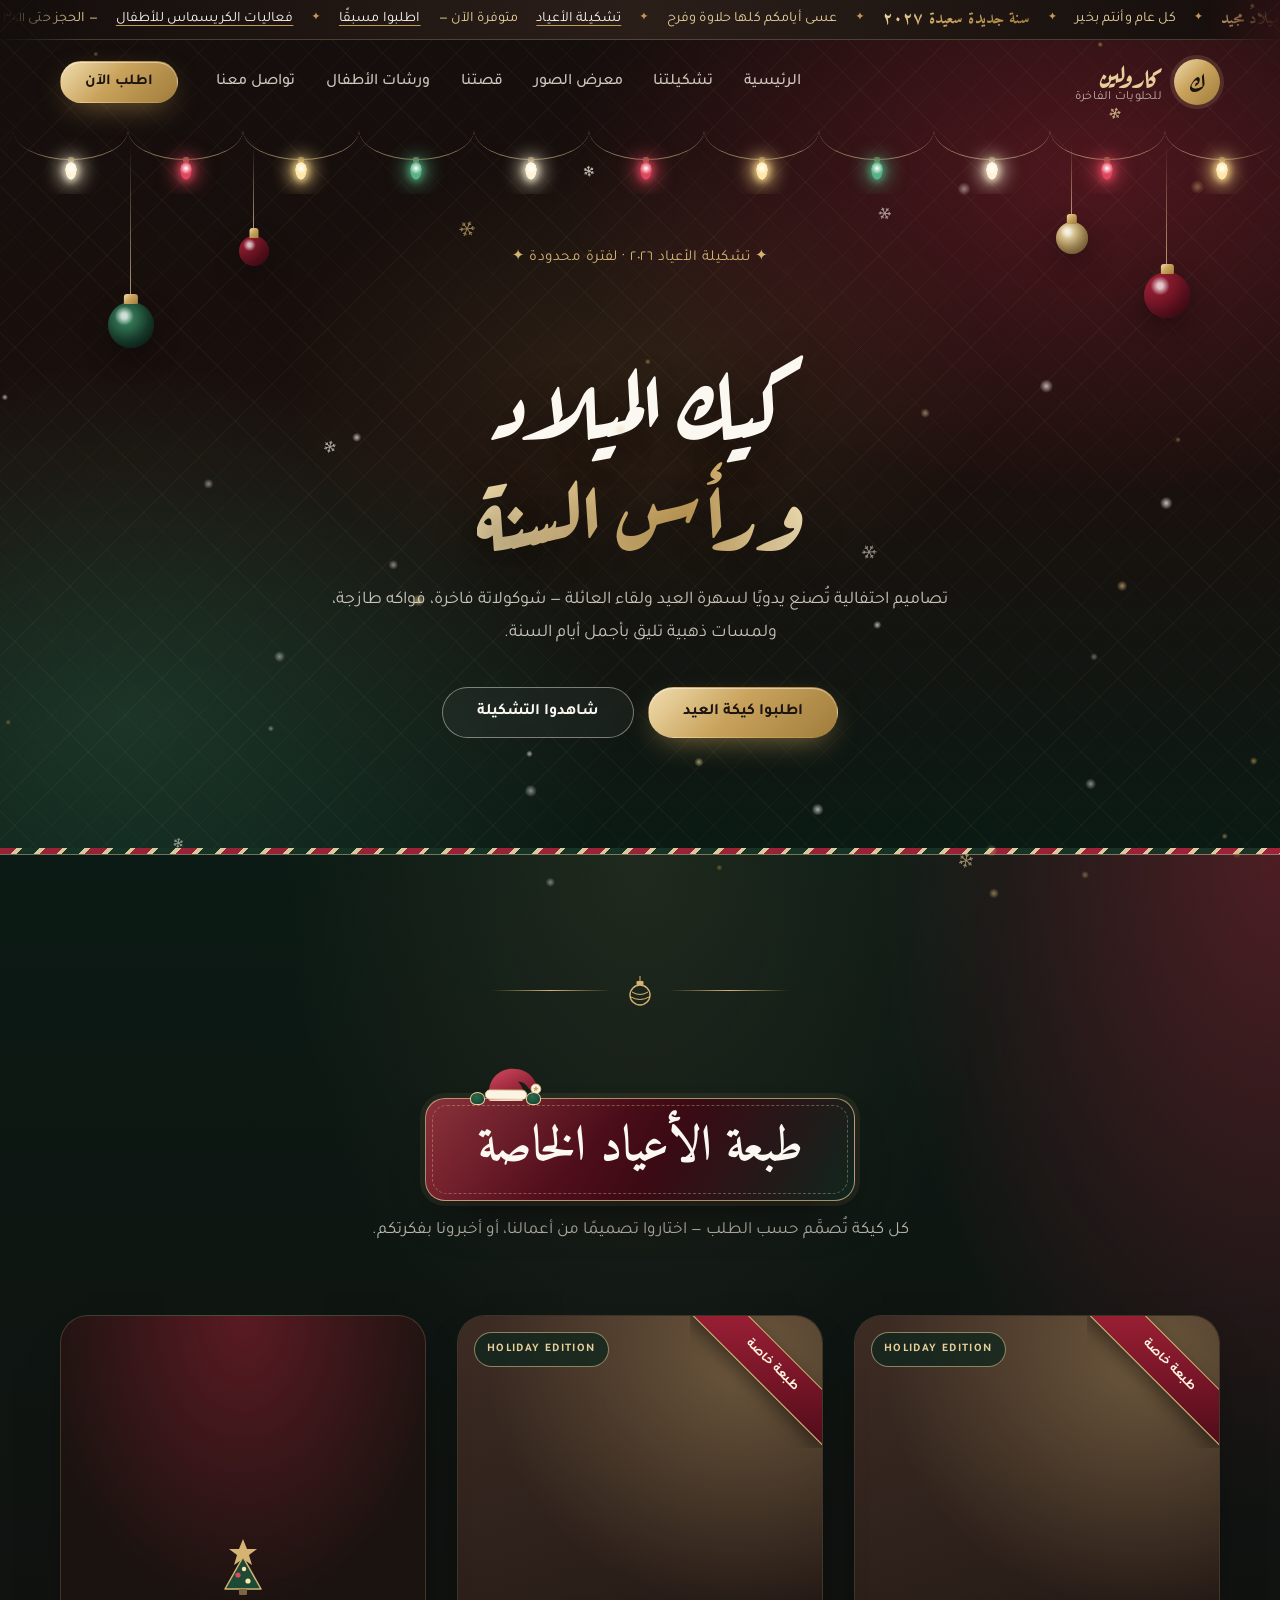
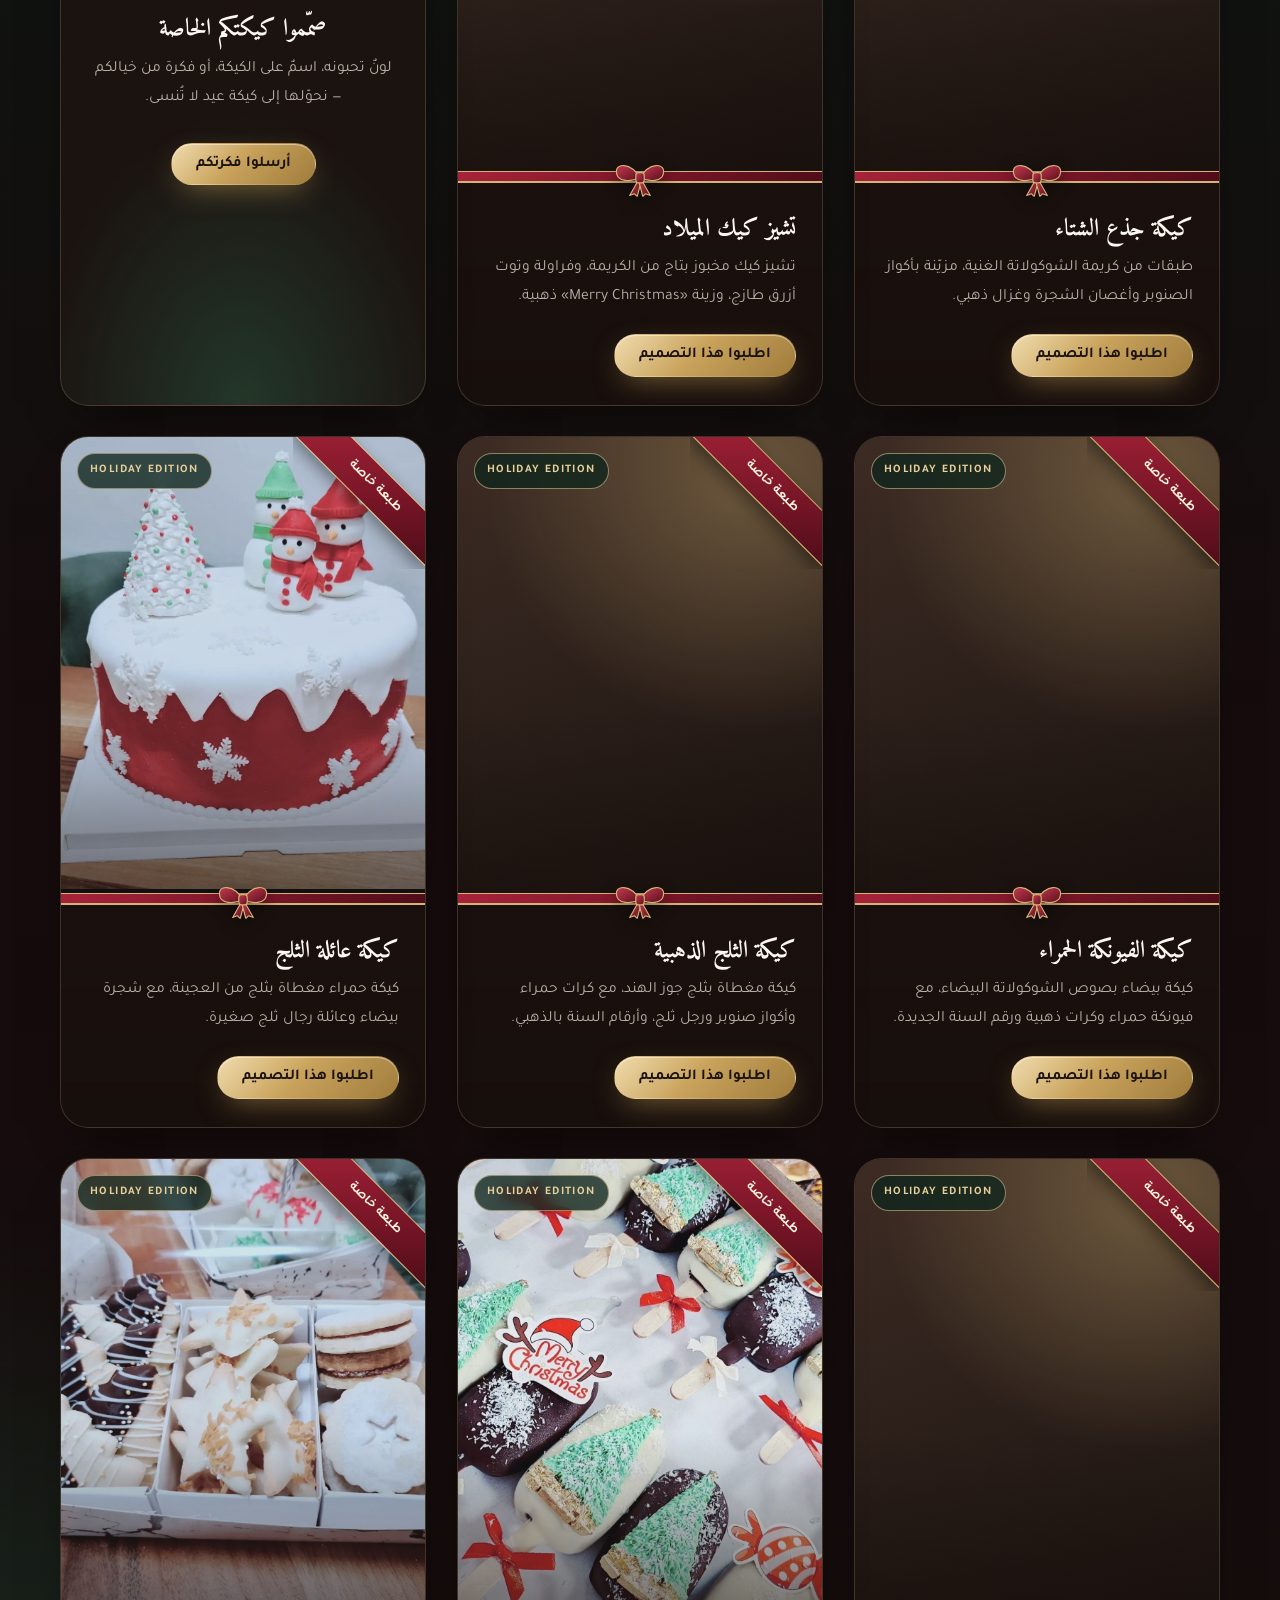
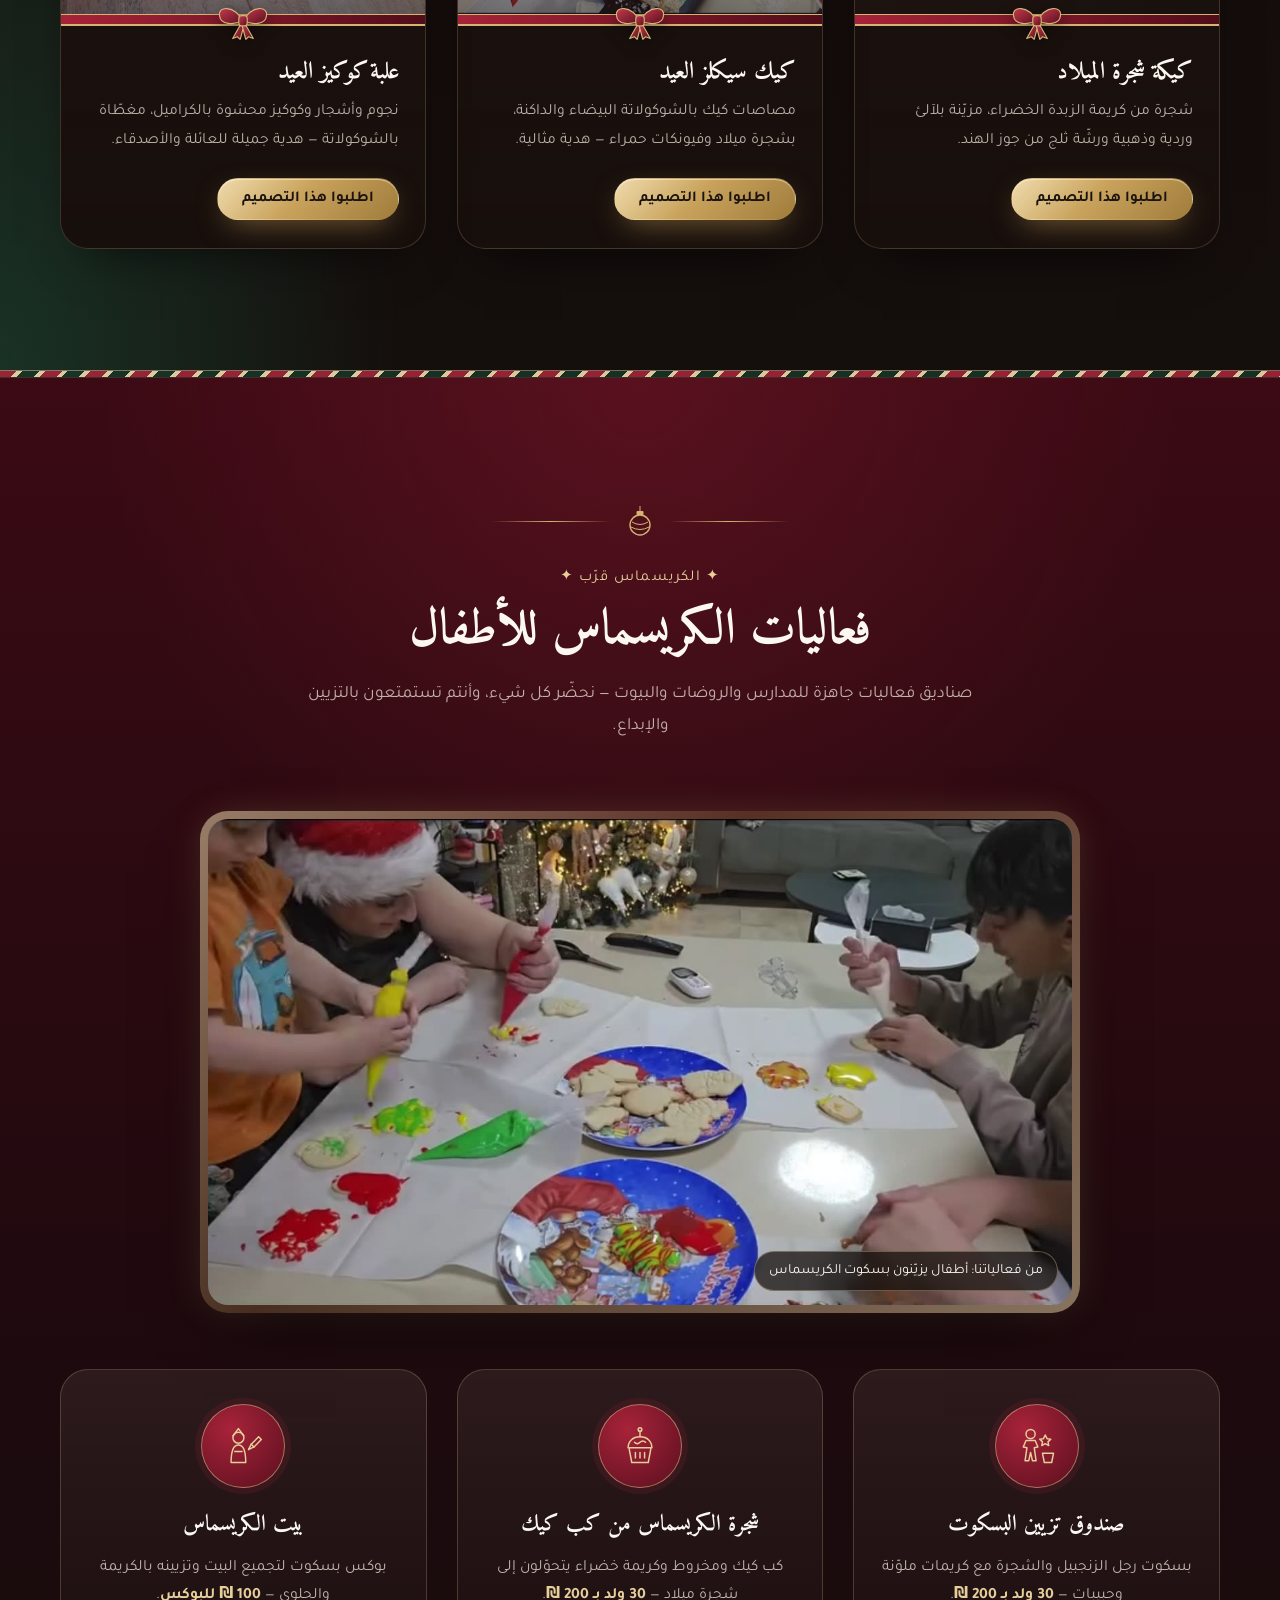
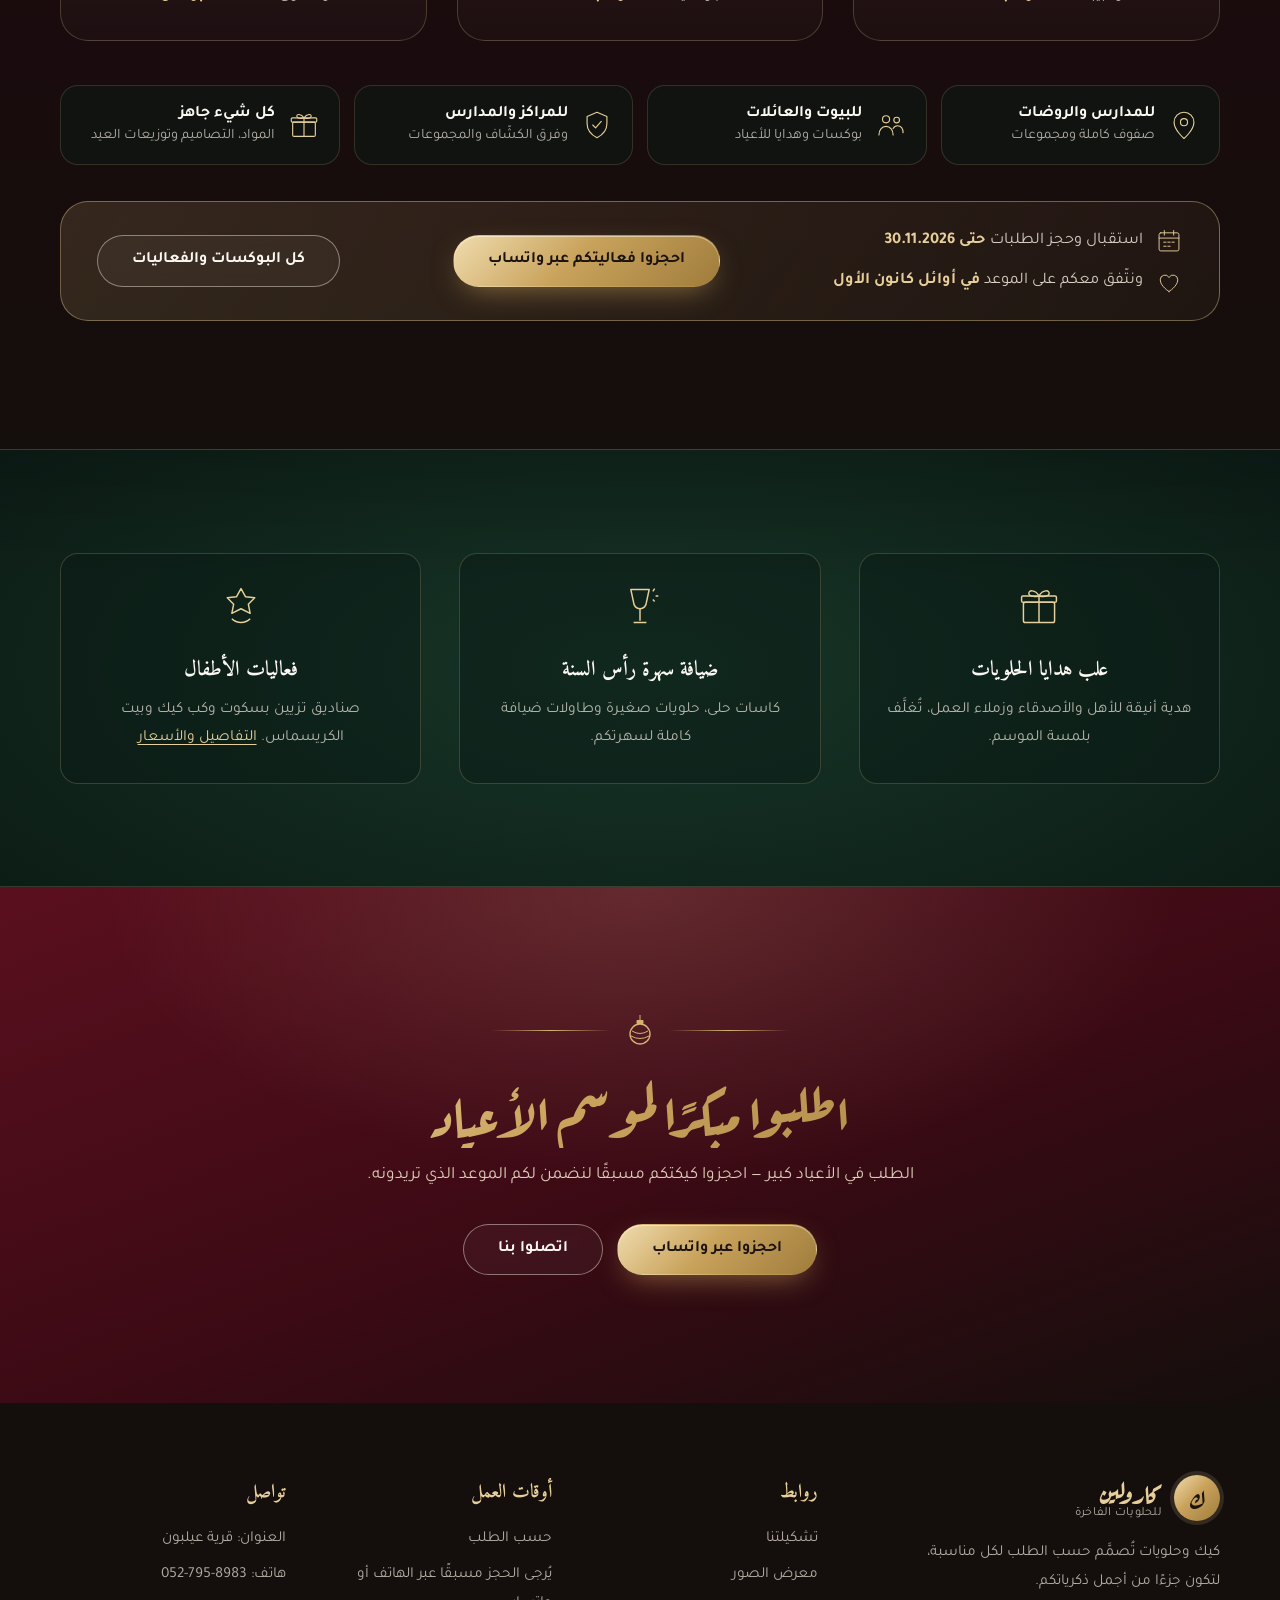
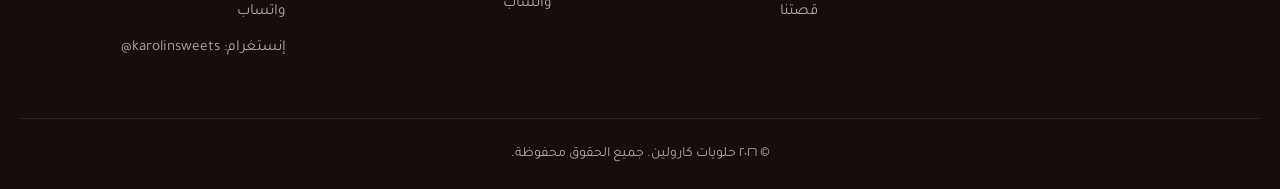
==== commit 71e28d08: "Add peek-a-boo Santa on homepage and Santa-themed holiday cakes header Co-Authored-By: Claude Opus 5" ====
--- a/christmas.html
+++ b/christmas.html
@@ -150,7 +150,41 @@
       <div class="container">
         <header class="xsec-head">
           <div class="xdivider" aria-hidden="true"><span></span><svg viewBox="0 0 26 30" aria-hidden="true"><line x1="13" y1="0" x2="13" y2="6" stroke="currentColor" stroke-width="1"/><rect x="9.5" y="5" width="7" height="4" rx="1" fill="currentColor"/><circle cx="13" cy="19" r="10" fill="none" stroke="currentColor" stroke-width="1.4"/><path d="M5 16 Q13 21 21 16 M4 21 Q13 26 22 21" fill="none" stroke="currentColor" stroke-width="1"/></svg><span></span></div>
-          <h2 id="xcakes-title">طبعة الأعياد الخاصة</h2>
+          <div class="xplaque">
+            <div class="xplaque__santa" aria-hidden="true"><div class="xplaque__santa-in"><svg viewBox="0 0 160 170" xmlns="http://www.w3.org/2000/svg" aria-hidden="true" focusable="false">
+    <defs>
+      <linearGradient id="xpcoat" x1="0" y1="0" x2="0" y2="1"><stop offset="0" stop-color="#c53a50"/><stop offset="1" stop-color="#7a1628"/></linearGradient>
+      <linearGradient id="xphat" x1="0" y1="0" x2="1" y2="1"><stop offset="0" stop-color="#d4495e"/><stop offset="1" stop-color="#7a1628"/></linearGradient>
+      <linearGradient id="xpgold" x1="0" y1="0" x2="1" y2="1"><stop offset="0" stop-color="#f0dcae"/><stop offset=".5" stop-color="#c19a55"/><stop offset="1" stop-color="#f0dcae"/></linearGradient>
+      <radialGradient id="xpskin" cx=".45" cy=".4" r=".6"><stop offset="0" stop-color="#fbe2cf"/><stop offset="1" stop-color="#ecc2a6"/></radialGradient>
+    </defs>
+    <path d="M18 172 C18 130 48 112 80 112 C112 112 142 130 142 172 Z" fill="url(#xpcoat)"/>
+    <path d="M80 112 V172" stroke="url(#xpgold)" stroke-width="2"/>
+    <circle cx="80" cy="132" r="3" fill="url(#xpgold)"/><circle cx="80" cy="150" r="3" fill="url(#xpgold)"/>
+    <g class="santa__cane">
+      <path d="M30 168 V116 a9 9 0 0 1 18 0" fill="none" stroke="#fbf3e4" stroke-width="6" stroke-linecap="round"/>
+      <path d="M30 168 V116 a9 9 0 0 1 18 0" fill="none" stroke="#b3283f" stroke-width="6" stroke-linecap="round" stroke-dasharray="5 6"/>
+      <circle cx="31" cy="146" r="10" fill="#1d4a36" stroke="#e6cf9a" stroke-width="1.5"/>
+    </g>
+    
+    <circle cx="80" cy="80" r="30" fill="url(#xpskin)"/>
+    <path d="M45 88 C40 126 62 148 80 148 C98 148 120 126 115 88 C108 100 96 104 80 104 C64 104 52 100 45 88 Z" fill="#fbf3e4"/>
+    <circle cx="64" cy="88" r="5.5" fill="#f19a9a" opacity=".55"/><circle cx="96" cy="88" r="5.5" fill="#f19a9a" opacity=".55"/>
+    <path d="M65 78 q5 -5 10 0 M85 78 q5 -5 10 0" stroke="#3a2418" stroke-width="2.6" stroke-linecap="round" fill="none"/>
+    <path d="M80 97 c-6 -7 -19 -7 -24 2 c7 5 18 4 24 -2 c6 6 17 7 24 2 c-5 -9 -18 -9 -24 -2z" fill="#fff"/>
+    <circle cx="80" cy="90" r="5.5" fill="#e79a86"/>
+    <path d="M70 108 q10 8 20 0" stroke="#c97a6a" stroke-width="2" stroke-linecap="round" fill="none"/>
+    <g class="santa__hat">
+      <path d="M50 60 C50 30 74 12 102 18 C120 22 130 34 134 48 L120 52 C114 42 106 38 101 40 C108 46 110 54 110 60 Z" fill="url(#xphat)"/>
+      <rect x="44" y="54" width="72" height="16" rx="8" fill="#fbf3e4" stroke="url(#xpgold)" stroke-width="1.6"/>
+      <circle cx="132" cy="52" r="8.5" fill="#fbf3e4" stroke="url(#xpgold)" stroke-width="1.4"/>
+      <path d="M132 46.5 l1.6 3.4 3.7.4-2.8 2.5.8 3.6-3.3-1.9-3.3 1.9.8-3.6-2.8-2.5 3.7-.4z" fill="url(#xpgold)"/>
+    </g>
+  </svg></div></div>
+            <span class="xplaque__mitt xplaque__mitt--a" aria-hidden="true"></span>
+            <span class="xplaque__mitt xplaque__mitt--b" aria-hidden="true"></span>
+            <h2 id="xcakes-title">طبعة الأعياد الخاصة</h2>
+          </div>
           <p>كل كيكة تُصمَّم حسب الطلب — اختاروا تصميمًا من أعمالنا، أو أخبرونا بفكرتكم.</p>
         </header>
 
--- a/style.css
+++ b/style.css
@@ -1293,3 +1293,74 @@
   text-underline-offset: 6px;
 }
 .workshop__more:hover { color: var(--cocoa-700); }
+
+/* =========================================================
+   سانتا يطلّ من أسفل الشاشة (الصفحة الرئيسية)
+   لا يعترض النقرات — حركة transform فقط لأداء سلس
+   ========================================================= */
+.santa-peek {
+  position: fixed;
+  inset-block-end: 0;
+  left: clamp(10px, 3vw, 44px);           /* زاوية أسفل اليسار = نهاية السطر في RTL */
+  z-index: 30;
+  inline-size: clamp(88px, 9vw, 134px);
+  pointer-events: none;
+  transform: translate3d(0, 110%, 0);
+  transform-origin: 50% 100%;
+  animation: santa-peek 22s cubic-bezier(.45, 0, .2, 1) 6s infinite;
+  will-change: transform;
+}
+.santa-peek::before {                     /* هالة ذهبية خفيفة خلفه */
+  content: "";
+  position: absolute;
+  inset: 18% -18% -10%;
+  border-radius: 50%;
+  background: radial-gradient(closest-side, rgba(240, 220, 174, .38), rgba(240, 220, 174, 0));
+}
+.santa-peek svg {
+  position: relative;
+  display: block;
+  inline-size: 100%;
+  block-size: auto;
+  filter: drop-shadow(0 -6px 14px rgba(20, 14, 12, .45));
+}
+.santa-peek__bob { animation: santa-bob 2.4s ease-in-out infinite; }
+.santa-peek .santa__arm { transform-origin: 126px 146px; animation: santa-wave .8s ease-in-out infinite alternate; }
+.santa-peek .santa__hat { transform-origin: 80px 60px; animation: santa-hat 2.4s ease-in-out infinite; }
+
+@keyframes santa-peek {
+  0%, 3%   { transform: translate3d(0, 110%, 0) rotate(0); }
+  8%       { transform: translate3d(0, 0, 0) rotate(-5deg); }
+  10%      { transform: translate3d(0, 6%, 0) rotate(3deg); }
+  12%, 24% { transform: translate3d(0, 4%, 0) rotate(-1deg); }
+  27%      { transform: translate3d(0, 10%, 0) rotate(4deg); }
+  32%, 100% { transform: translate3d(0, 110%, 0) rotate(0); }
+}
+@keyframes santa-wave { from { transform: rotate(-14deg); } to { transform: rotate(16deg); } }
+@keyframes santa-bob  { 0%, 100% { transform: translateY(0); } 50% { transform: translateY(3px); } }
+@keyframes santa-hat  { 0%, 100% { transform: rotate(0); } 50% { transform: rotate(-3deg); } }
+
+@media (max-width: 560px) {
+  .santa-peek { inline-size: 84px; left: 8px; }
+}
+@media (prefers-reduced-motion: reduce) {
+  .santa-peek { display: none; }
+}
+
+/* فلتر الأعياد في المعرض: قبعة سانتا وألوان الموسم */
+.filter--xmas { position: relative; padding-inline-start: 40px; }
+.filter__hat {
+  position: absolute;
+  inset-inline-start: 12px;
+  inset-block-start: 50%;
+  inline-size: 22px;
+  block-size: 17px;
+  transform: translateY(-58%) rotate(-8deg);
+  transition: transform .4s var(--ease);
+}
+.filter--xmas:hover .filter__hat { transform: translateY(-62%) rotate(6deg); }
+.filter--xmas.is-active {
+  background: linear-gradient(120deg, #7a1628, #3b0a14 60%, #173527);
+  border-color: #d4b373;
+  color: var(--cream-50);
+}
--- a/xmas.css
+++ b/xmas.css
@@ -778,3 +778,96 @@
 .xact__card p strong { color: var(--gold-300); white-space: nowrap; }
 @media (max-width: 1100px) { .kit--third { grid-column: span 1; } .kits > .kit:last-child:nth-child(odd) { grid-column: 1 / -1; } }
 @media (max-width: 680px) { .kits > .kit:last-child:nth-child(odd) { grid-column: auto; } }
+
+/* =========================================================
+   تشكيلة كيك الأعياد — لوحة العنوان وسانتا يطلّ فوقها
+   ========================================================= */
+.xcakes {
+  background:
+    radial-gradient(45% 35% at 100% 0%, rgba(168, 35, 58, .42), transparent 70%),
+    radial-gradient(45% 40% at 0% 100%, rgba(29, 74, 54, .6), transparent 70%),
+    radial-gradient(40% 30% at 50% 0%, rgba(212, 179, 115, .10), transparent 70%),
+    linear-gradient(180deg, var(--pine-950) 0%, #160b0d 55%, var(--cocoa-950) 100%);
+}
+.xcakes::before,
+.xcakes::after {                          /* شريط حلوى العصا بالأحمر والذهبي والأخضر */
+  content: "";
+  position: absolute;
+  inset-inline: 0;
+  block-size: 6px;
+  background: repeating-linear-gradient(135deg,
+    var(--crimson-500) 0 12px, #f0dcae 12px 16px, var(--pine-800) 16px 28px, #f0dcae 28px 32px);
+  opacity: .9;
+}
+.xcakes::before { inset-block-start: 0; box-shadow: 0 1px 0 rgba(240, 220, 174, .5); }
+.xcakes::after  { inset-block-end: 0; box-shadow: 0 -1px 0 rgba(240, 220, 174, .5); }
+
+.xplaque {
+  position: relative;
+  display: inline-block;
+  margin-block-start: 64px;
+  padding: 16px clamp(28px, 4vw, 52px) 18px;
+  border-radius: 20px;
+  background:
+    linear-gradient(135deg, rgba(240, 220, 174, .14), transparent 40%),
+    linear-gradient(120deg, var(--crimson-700), var(--crimson-900) 55%, var(--pine-900));
+  border: 1px solid rgba(230, 207, 154, .65);
+  box-shadow: 0 0 0 5px rgba(212, 179, 115, .08), 0 24px 50px -24px rgba(0, 0, 0, .8);
+  isolation: isolate;
+}
+.xplaque::before {                        /* إطار ذهبي داخلي */
+  content: "";
+  position: absolute;
+  inset: 6px;
+  border-radius: 15px;
+  border: 1px dashed rgba(230, 207, 154, .35);
+  pointer-events: none;
+}
+.xplaque h2 { position: relative; z-index: 2; }
+
+.xplaque__santa {                         /* نافذة تقصّ سانتا عند حافة اللوحة */
+  position: absolute;
+  inset-block-end: calc(100% - 2px);
+  inset-inline-end: clamp(14px, 3vw, 34px);
+  z-index: -1;
+  inline-size: 92px;
+  block-size: 76px;
+  overflow: hidden;
+  pointer-events: none;
+}
+.xplaque__santa-in {
+  inline-size: 100%;
+  transform: translate3d(0, 34px, 0);
+  animation: x-santa-peek 9s cubic-bezier(.45, 0, .2, 1) 1.2s infinite;
+  will-change: transform;
+}
+.xplaque__santa svg { display: block; inline-size: 100%; block-size: auto; }
+.xplaque__mitt {                          /* قفّازا سانتا ممسكان بحافة اللوحة */
+  position: absolute;
+  inset-block-start: -7px;
+  z-index: 3;
+  inline-size: 15px;
+  block-size: 13px;
+  border-radius: 50% 50% 40% 40%;
+  background: radial-gradient(circle at 40% 35%, #2a6a4c, #1d4a36 70%);
+  border: 1px solid #e6cf9a;
+  pointer-events: none;
+}
+.xplaque__mitt--a { inset-inline-end: calc(clamp(14px, 3vw, 34px) + 10px); }
+.xplaque__mitt--b { inset-inline-end: calc(clamp(14px, 3vw, 34px) + 66px); }
+
+@keyframes x-santa-peek {
+  0%, 8%    { transform: translate3d(0, 34px, 0) rotate(0); }
+  16%       { transform: translate3d(0, 2px, 0) rotate(-4deg); }
+  20%       { transform: translate3d(0, 6px, 0) rotate(3deg); }
+  24%, 58%  { transform: translate3d(0, 4px, 0) rotate(0); }
+  66%, 100% { transform: translate3d(0, 34px, 0) rotate(0); }
+}
+@media (max-width: 560px) {
+  .xplaque { padding-inline: 22px; }
+  .xplaque__santa { inline-size: 78px; block-size: 64px; }
+  .xplaque__mitt--b { inset-inline-end: calc(clamp(14px, 3vw, 34px) + 56px); }
+}
+@media (prefers-reduced-motion: reduce) {
+  .xplaque__santa-in { animation: none !important; transform: translate3d(0, 4px, 0); }
+}
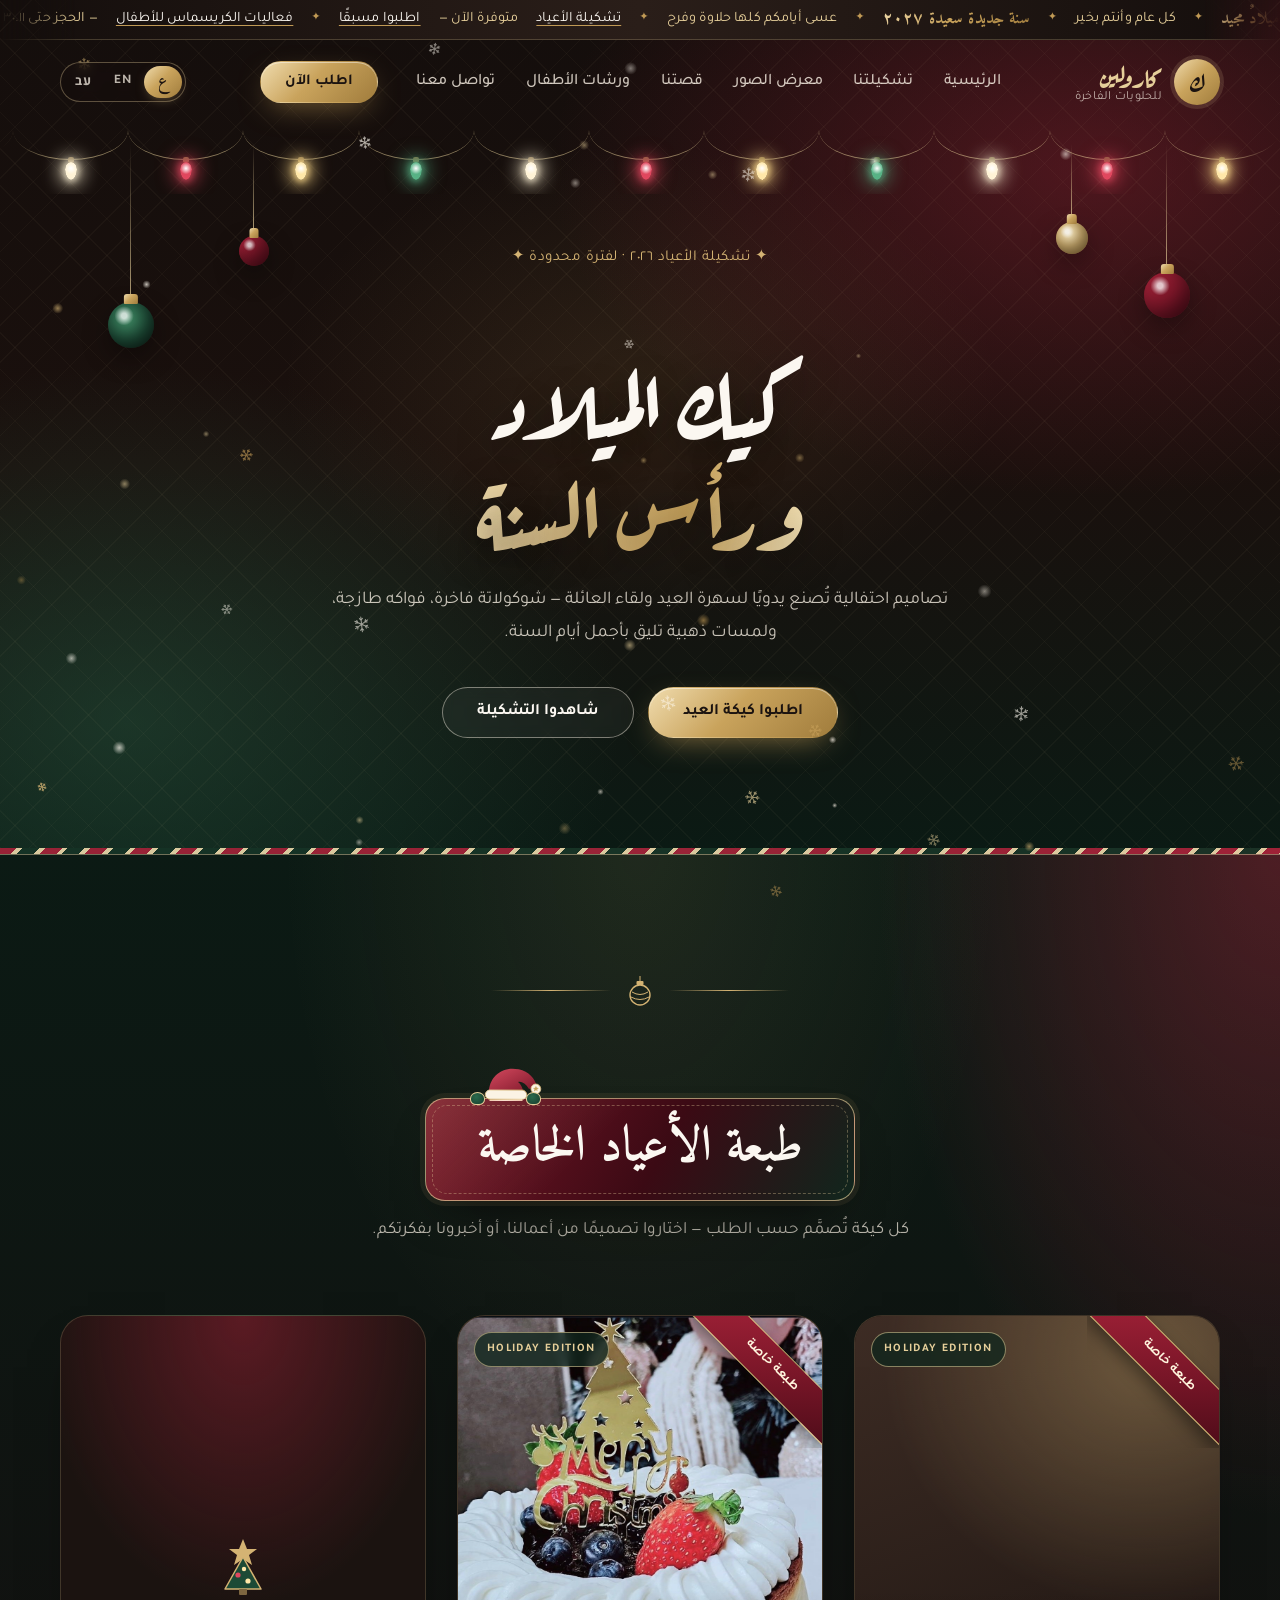
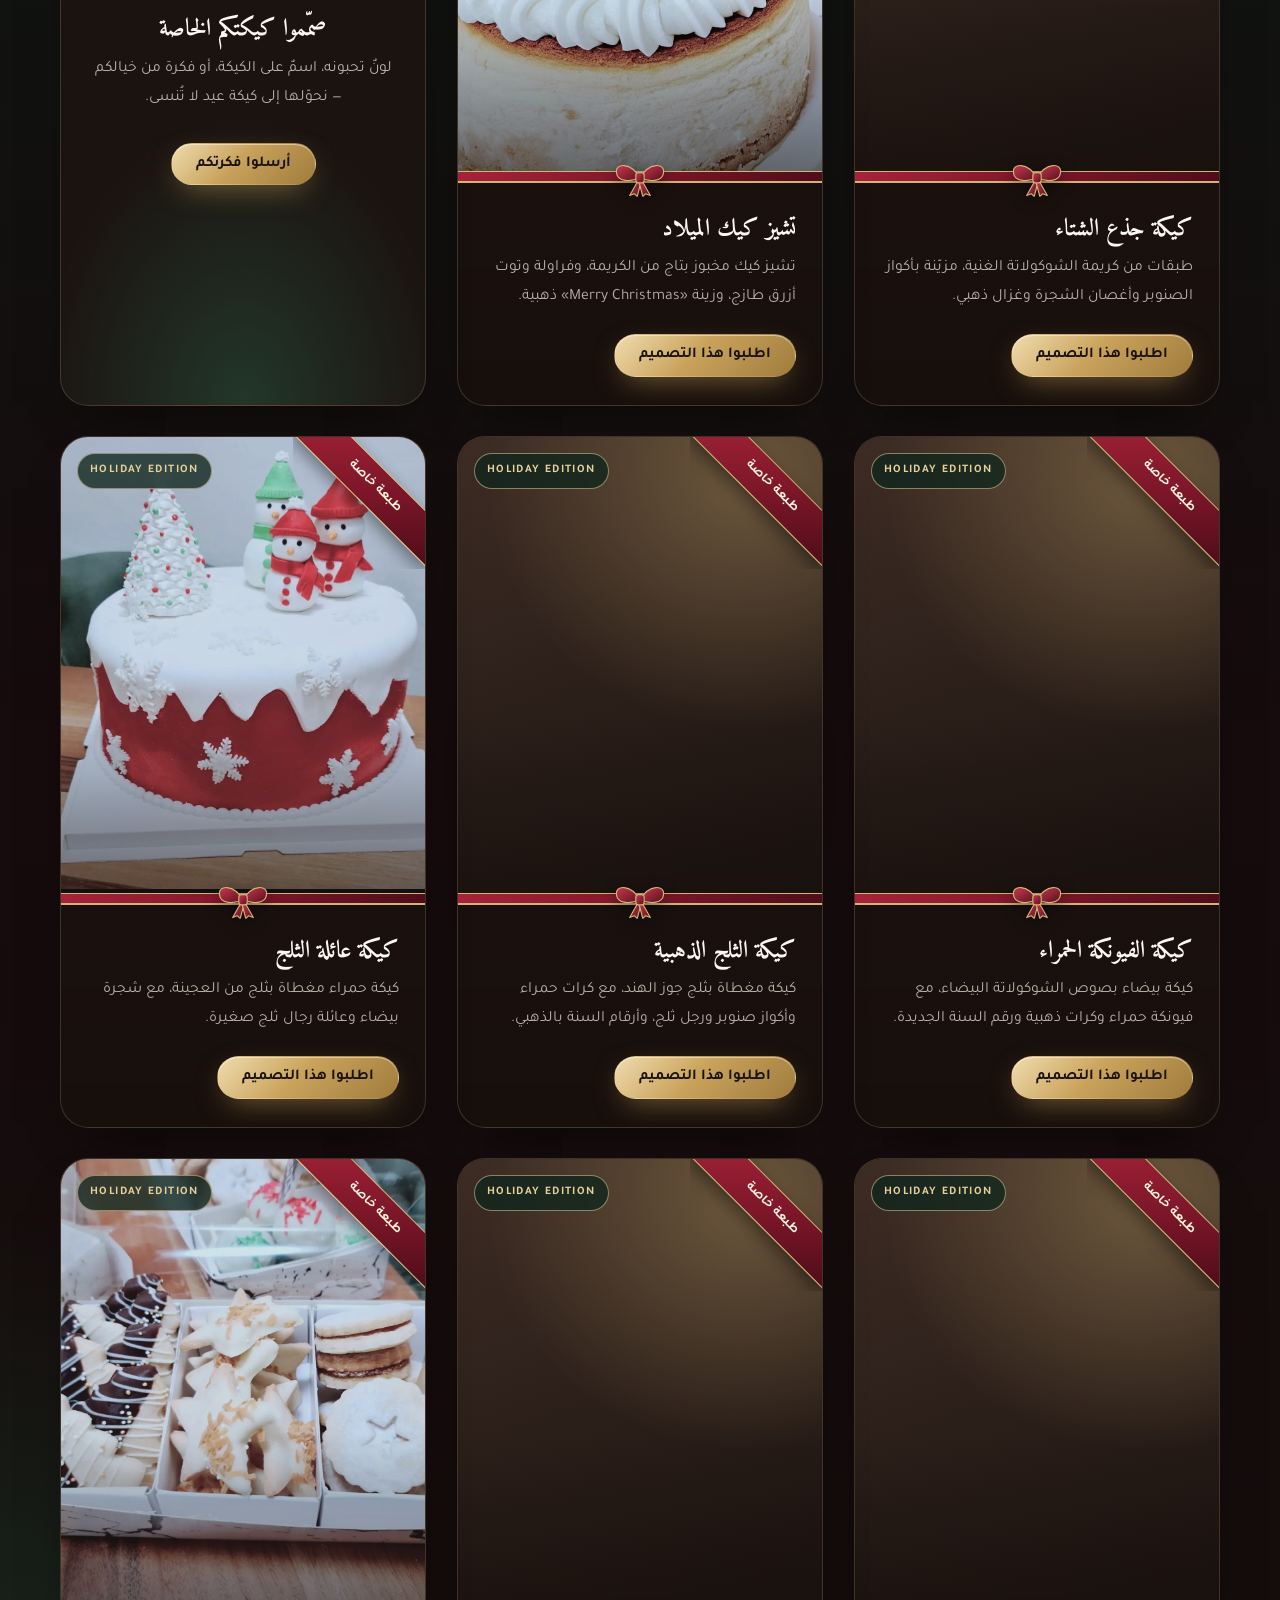
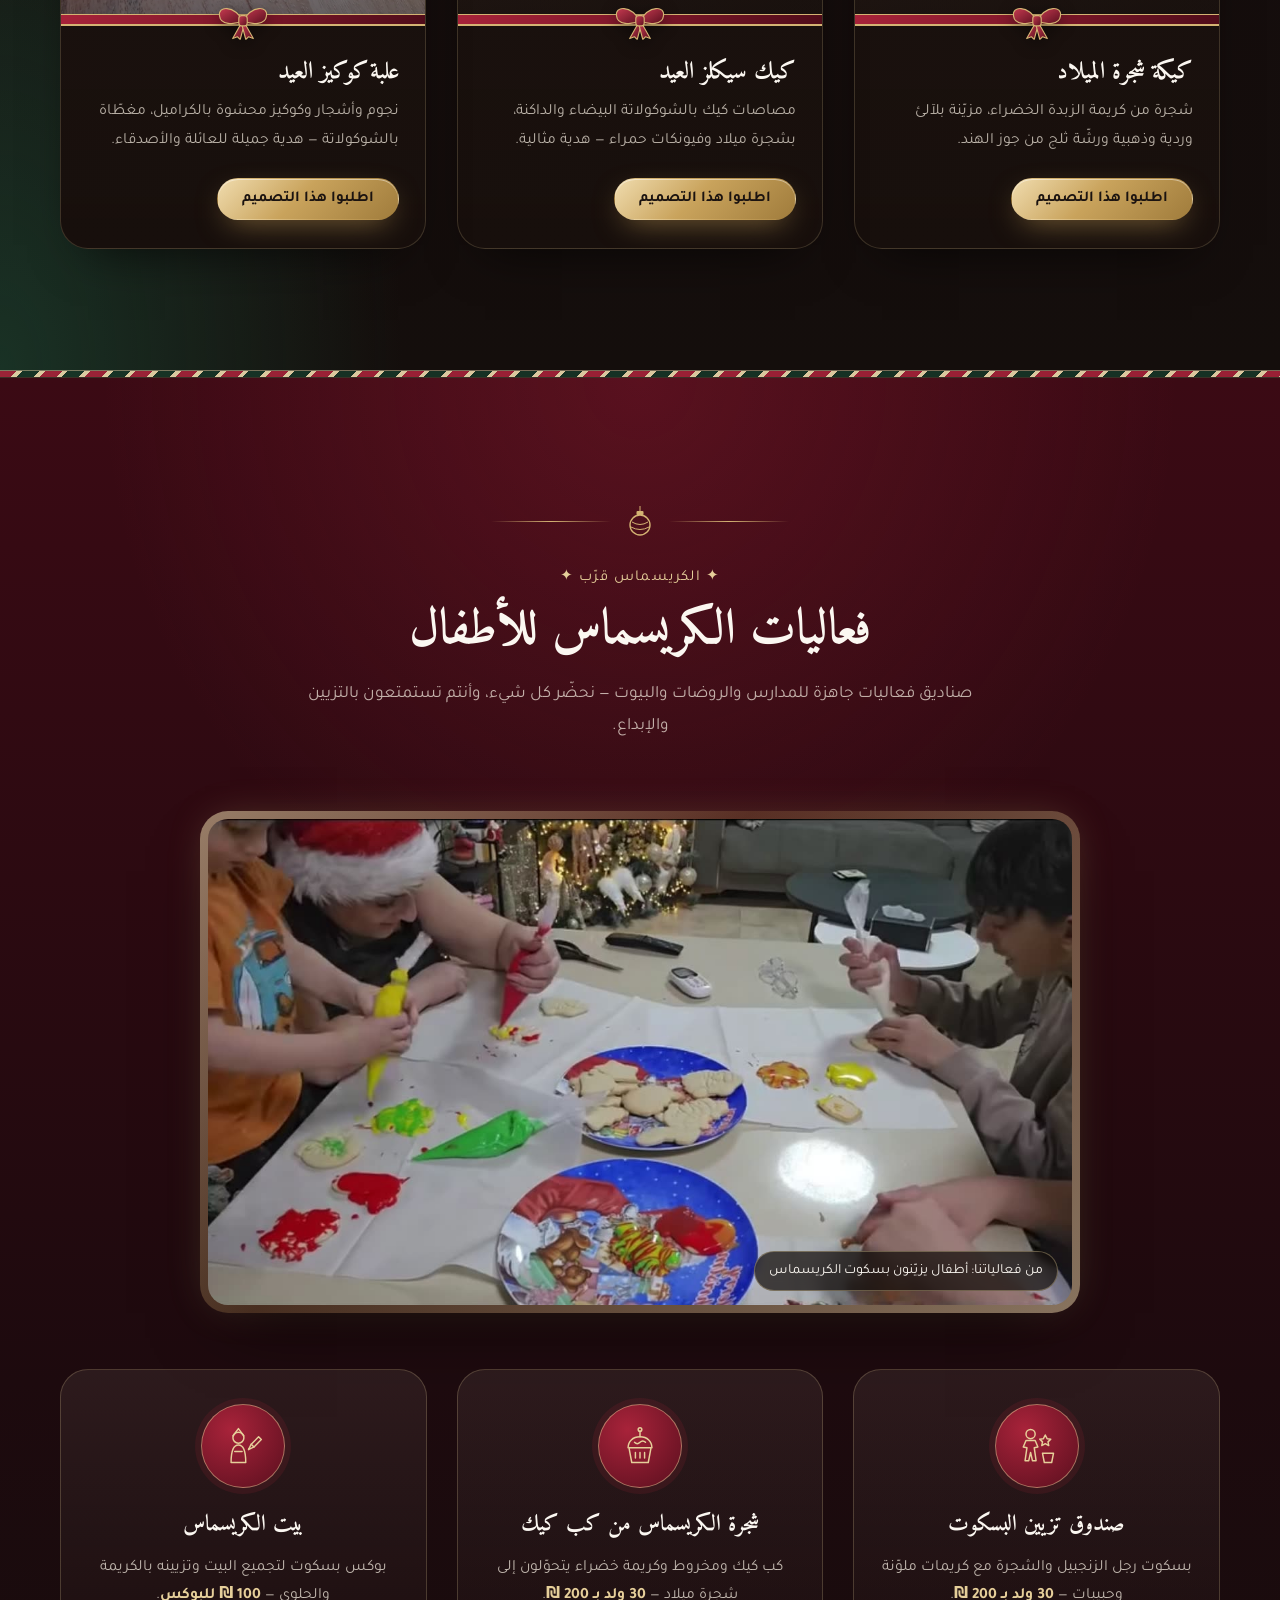
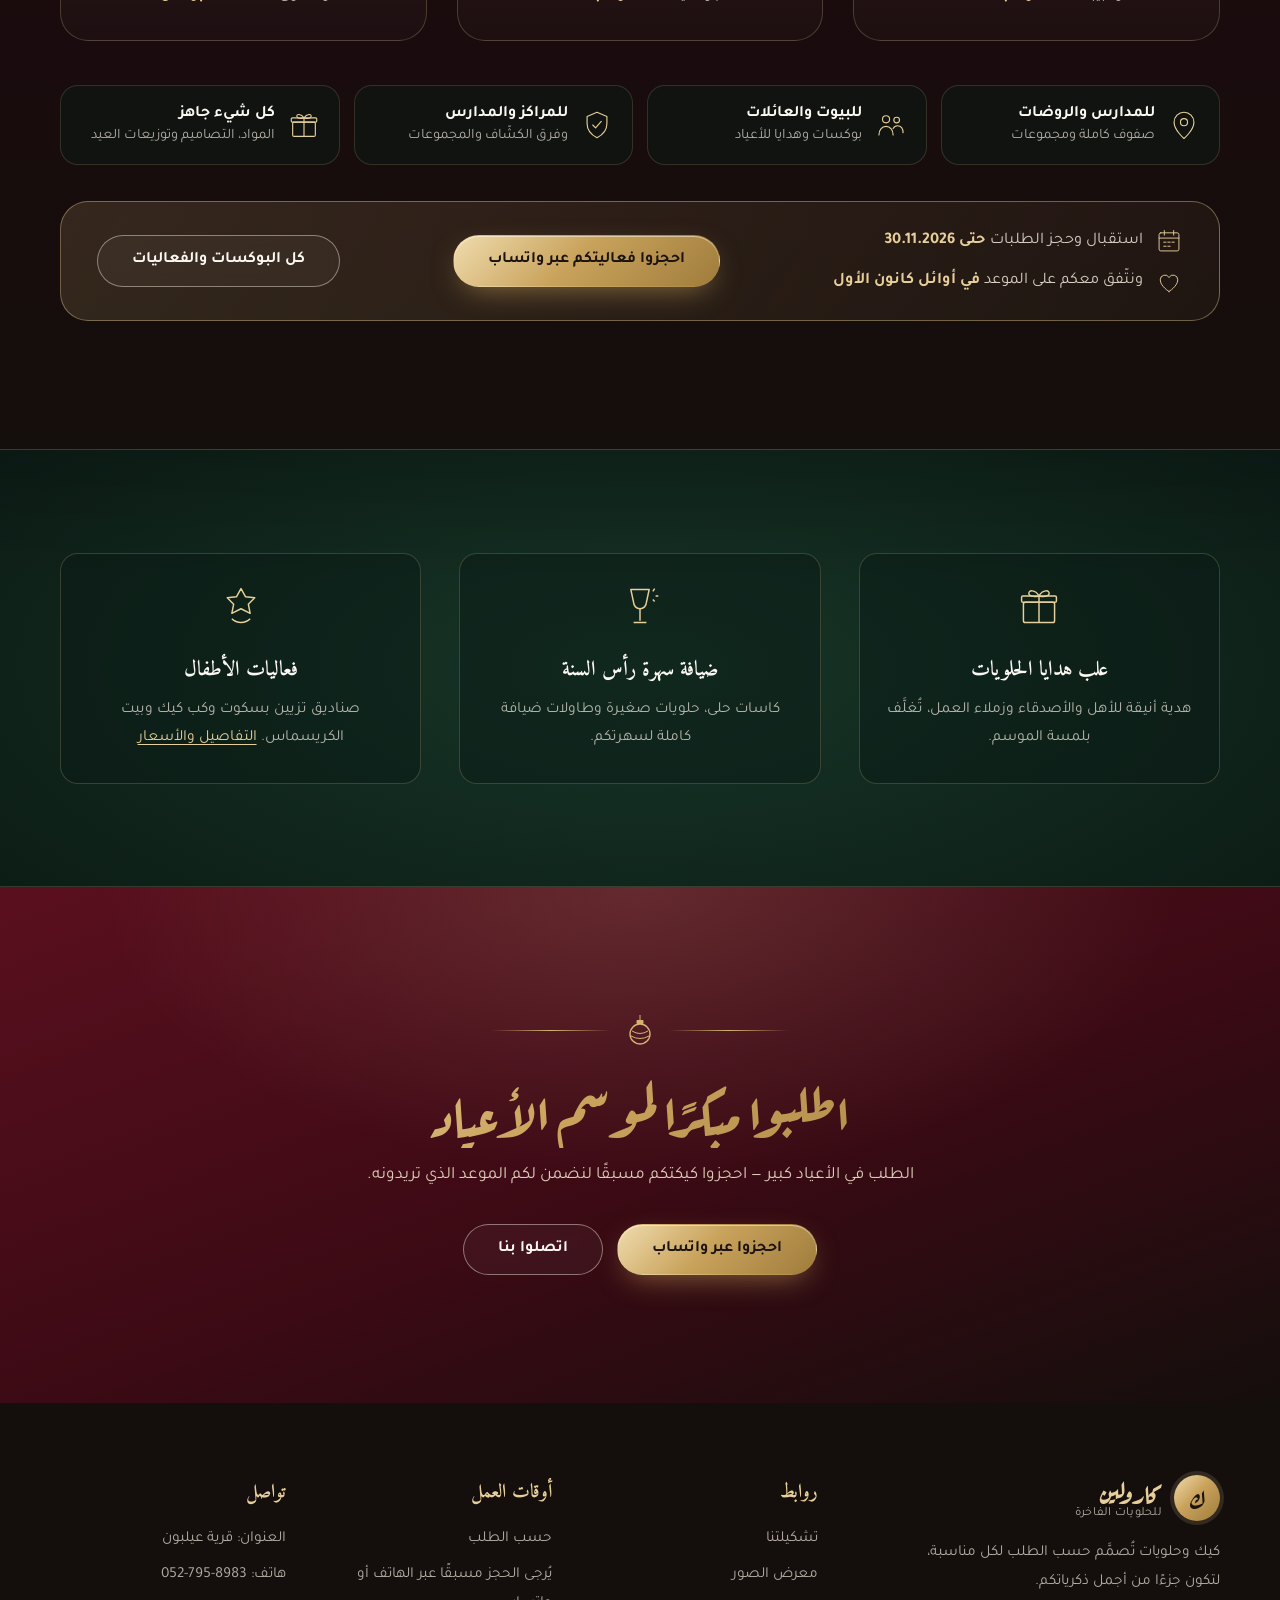
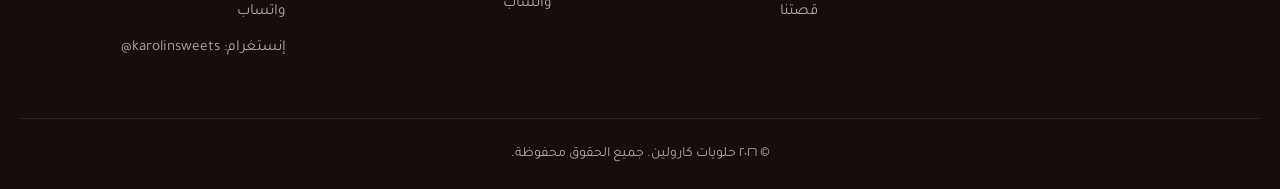
==== commit 8a52fd6c: "Add Arabic/English/Hebrew language switcher and order-a-cake-like-this modal Co-Authored-By: Claude " ====
--- a/christmas.html
+++ b/christmas.html
@@ -2,6 +2,7 @@
 <html lang="ar" dir="rtl" class="festive">
 <head>
   <meta charset="UTF-8">
+  <script>(function(){try{var q=/[?&]lang=(en|he)\b/.exec(location.search);var l=q?q[1]:localStorage.getItem('karolin-lang');if(l==='en'||l==='he'){var d=document.documentElement;d.lang=l;d.dir=l==='en'?'ltr':'rtl';d.classList.add('i18n-pending');setTimeout(function(){d.classList.remove('i18n-pending')},2500);}}catch(e){}})();</script>
   <meta name="viewport" content="width=device-width, initial-scale=1">
   <title>كيك الميلاد ورأس السنة | حلويات كارولين</title>
   <meta name="description" content="تشكيلة الأعياد من حلويات كارولين — كيك الميلاد ورأس السنة يُصنع يدويًا حسب الطلب في عيلبون، مع علب هدايا وضيافة لسهرة العيد.">
@@ -19,7 +20,7 @@
 
   <link rel="preconnect" href="https://fonts.googleapis.com">
   <link rel="preconnect" href="https://fonts.gstatic.com" crossorigin>
-  <link href="https://fonts.googleapis.com/css2?family=Aref+Ruqaa:wght@400;700&family=Amiri:ital,wght@0,400;0,700;1,400&family=Tajawal:wght@300;400;500;700&display=swap" rel="stylesheet">
+  <link href="https://fonts.googleapis.com/css2?family=Aref+Ruqaa:wght@400;700&family=Amiri:ital,wght@0,400;0,700;1,400&family=Tajawal:wght@300;400;500;700&family=Cormorant+Garamond:ital,wght@0,500;0,600;0,700;1,500&family=Frank+Ruhl+Libre:wght@500;700&family=Heebo:wght@300;400;500;700&display=swap" rel="stylesheet">
   <link rel="stylesheet" href="style.css">
   <link rel="stylesheet" href="xmas.css">
 </head>
@@ -461,5 +462,8 @@
     })();
   </script>
   <script src="festive.js" defer></script>
+  <script src="i18n-dict.js"></script>
+  <script src="i18n.js"></script>
+  <script src="order.js"></script>
 </body>
 </html>
--- a/style.css
+++ b/style.css
@@ -56,7 +56,7 @@
   line-height: 1.85;
   color: var(--ink);
   background: var(--cream-50);
-  direction: rtl;
+  direction: inherit;   /* comes from html dir */
   text-align: start;
   -webkit-font-smoothing: antialiased;
   overflow-x: hidden;
@@ -1364,3 +1364,210 @@
   border-color: #d4b373;
   color: var(--cream-50);
 }
+
+/* =========================================================
+   تبديل اللغة — العربية · English · עברית
+   ========================================================= */
+.i18n-pending body { opacity: 0; }
+body { transition: opacity .18s ease; }
+.lang-fading body { opacity: .25; }
+
+.lang-switch {
+  order: 3;
+  display: inline-flex;
+  align-items: center;
+  gap: 2px;
+  padding: 3px;
+  border-radius: 999px;
+  border: 1px solid rgba(230, 207, 154, .35);
+  background: rgba(20, 14, 12, .35);
+  -webkit-backdrop-filter: blur(6px);
+          backdrop-filter: blur(6px);
+  flex: none;
+}
+.lang-switch__btn {
+  min-inline-size: 38px;
+  block-size: 32px;
+  padding: 0 10px;
+  border: 0;
+  border-radius: 999px;
+  background: transparent;
+  color: rgba(245, 237, 225, .75);
+  font: 700 .82rem/1 var(--font-body);
+  letter-spacing: .04em;
+  cursor: pointer;
+  transition: color .3s var(--ease), background .3s var(--ease), box-shadow .3s var(--ease);
+}
+.lang-switch__btn[lang="ar"] { font-family: "Amiri", serif; font-size: 1.05rem; }
+.lang-switch__btn[lang="he"] { font-family: "Heebo", sans-serif; }
+.lang-switch__btn:hover { color: var(--gold-300); }
+.lang-switch__btn:focus-visible { outline: 2px solid var(--gold-300); outline-offset: 2px; }
+.lang-switch__btn.is-active {
+  color: var(--cocoa-900);
+  background: var(--gold-grad);
+  box-shadow: 0 4px 14px -6px rgba(212, 179, 115, .7);
+}
+.nav__menu { order: 2; }
+.brand { order: 0; }
+
+@media (max-width: 900px) {
+  .lang-switch { order: 1; margin-inline-start: auto; }
+  .nav__burger { order: 2; }
+  .nav { gap: 12px; }
+}
+@media (max-width: 380px) {
+  .lang-switch__btn { min-inline-size: 32px; padding: 0 7px; }
+  .brand__tag { display: none; }
+}
+
+/* ---------- الخطوط حسب اللغة ---------- */
+:root[lang="en"] {
+  --font-display: "Cormorant Garamond", "Amiri", serif;
+  --font-serif:   "Cormorant Garamond", "Amiri", serif;
+  --font-body:    "Tajawal", system-ui, sans-serif;
+}
+:root[lang="he"] {
+  --font-display: "Frank Ruhl Libre", "Amiri", serif;
+  --font-serif:   "Frank Ruhl Libre", "Amiri", serif;
+  --font-body:    "Heebo", "Tajawal", system-ui, sans-serif;
+}
+:root[lang="en"] .hero__title,
+:root[lang="en"] .xhero__title { letter-spacing: -.01em; }
+:root[lang="en"] .section-title,
+:root[lang="en"] .xsec-head h2 { letter-spacing: .005em; }
+
+/* ---------- عناصر تعتمد على الاتجاه في الإنجليزية ---------- */
+[dir="ltr"] .link-arrow span,
+[dir="ltr"] .btn > span[aria-hidden="true"] { display: inline-block; transform: scaleX(-1); }
+[dir="ltr"] .link-arrow:hover span { transform: scaleX(-1) translateX(-6px); }
+[dir="ltr"] .lightbox__nav { transform: scaleX(-1); }
+[dir="ltr"] .festive-bar__track { animation-name: festive-slide-ltr; }
+@keyframes festive-slide-ltr { from { transform: translateX(0); } to { transform: translateX(-50%); } }
+[dir="ltr"] .santa-peek { left: auto; right: clamp(10px, 3vw, 44px); }
+@media (max-width: 560px) { [dir="ltr"] .santa-peek { right: 8px; } }
+
+/* =========================================================
+   «اطلبوا كيكة مثل هذه» — الصور القابلة للطلب
+   ========================================================= */
+.is-orderable { cursor: pointer; }
+.is-orderable:focus-visible { outline: 2px solid var(--gold-300); outline-offset: 4px; }
+.order-hint {
+  position: absolute;
+  inset-block-end: 14px;
+  inset-inline-start: 14px;
+  z-index: 3;
+  padding: 7px 14px;
+  border-radius: 999px;
+  font: 700 .82rem/1.2 var(--font-body);
+  color: var(--cocoa-900);
+  background: var(--gold-grad);
+  box-shadow: 0 8px 22px -8px rgba(0, 0, 0, .6);
+  opacity: 0;
+  transform: translate3d(0, 8px, 0);
+  transition: opacity .35s var(--ease), transform .35s var(--ease);
+  pointer-events: none;
+  white-space: nowrap;
+}
+.is-orderable:hover .order-hint,
+.is-orderable:focus-visible .order-hint { opacity: 1; transform: none; }
+@media (hover: none) {                    /* على الهاتف: تلميح صغير ظاهر دائمًا */
+  .order-hint { opacity: .95; transform: none; padding: 5px 11px; font-size: .75rem; }
+}
+.gallery__item .order-hint { inset-block-end: auto; inset-block-start: 14px; }
+
+/* ---------- النافذة ---------- */
+.order-modal {
+  inline-size: min(880px, calc(100vw - 32px));
+  max-block-size: calc(100dvh - 32px);
+  padding: 0;
+  border: 0;
+  background: transparent;
+  color: var(--cream-50);
+  overflow: visible;
+}
+.order-modal[open] { animation: promo-in .5s var(--ease) both; }
+.order-modal[open]::backdrop { background: rgba(12, 8, 7, .72); -webkit-backdrop-filter: blur(6px); backdrop-filter: blur(6px); animation: promo-fade .4s ease both; }
+.order-modal.is-closing { animation: promo-out .35s var(--ease) both; }
+.order-modal.is-closing::backdrop { opacity: 0; transition: opacity .35s; }
+.order-modal__card {
+  position: relative;
+  display: grid;
+  grid-template-columns: 1.05fr 1fr;
+  max-block-size: calc(100dvh - 32px);
+  overflow: hidden;
+  border-radius: var(--radius-lg);
+  background:
+    radial-gradient(70% 60% at 100% 0%, rgba(212, 179, 115, .14), transparent 60%),
+    linear-gradient(160deg, var(--cocoa-900), var(--cocoa-950));
+  border: 1px solid rgba(230, 207, 154, .35);
+  box-shadow: 0 40px 90px -30px rgba(0, 0, 0, .85), 0 0 0 6px rgba(212, 179, 115, .06);
+}
+.order-modal__media { margin: 0; position: relative; min-block-size: 320px; background: var(--cocoa-950); }
+.order-modal__media img { position: absolute; inset: 0; inline-size: 100%; block-size: 100%; object-fit: cover; }
+.order-modal__media::after {
+  content: "";
+  position: absolute; inset: 0;
+  box-shadow: inset 0 0 0 1px rgba(230, 207, 154, .18);
+  background: linear-gradient(0deg, rgba(20, 14, 12, .35), transparent 40%);
+  pointer-events: none;
+}
+.order-modal__body { display: flex; flex-direction: column; justify-content: center; padding: clamp(26px, 4vw, 44px); overflow-y: auto; }
+.order-modal__eyebrow { margin: 0 0 8px; color: var(--gold-300); font-size: .88rem; letter-spacing: .05em; }
+.order-modal__title {
+  margin: 0 0 10px;
+  font-family: var(--font-display);
+  font-size: clamp(1.8rem, 3.4vw, 2.5rem);
+  line-height: 1.3;
+  background: var(--gold-grad);
+  -webkit-background-clip: text; background-clip: text;
+  color: transparent;
+}
+.order-modal__name { margin: 0 0 12px; font-family: var(--font-serif); font-size: 1.2rem; color: var(--cream-50); }
+.order-modal__text { margin: 0 0 24px; color: rgba(245, 237, 225, .72); line-height: 1.8; font-size: .98rem; }
+.order-modal__actions { display: flex; flex-direction: column; align-items: stretch; gap: 10px; }
+.order-modal__actions .btn { justify-content: center; gap: 10px; }
+.order-modal__wa svg { inline-size: 20px; block-size: 20px; flex: none; }
+.order-modal__copy {
+  align-self: center;
+  margin-block-start: 4px;
+  padding: 6px 10px;
+  border: 0;
+  background: none;
+  color: rgba(245, 237, 225, .7);
+  font: 500 .9rem var(--font-body);
+  text-decoration: underline;
+  text-underline-offset: 5px;
+  text-decoration-color: rgba(212, 179, 115, .6);
+  cursor: pointer;
+}
+.order-modal__copy:hover { color: var(--gold-300); }
+.order-modal__close {
+  position: absolute;
+  inset-block-start: 14px;
+  inset-inline-end: 14px;
+  z-index: 2;
+  inline-size: 40px; block-size: 40px;
+  border-radius: 50%;
+  border: 1px solid rgba(230, 207, 154, .5);
+  background: rgba(20, 14, 12, .6);
+  color: var(--cream-50);
+  font-size: 1rem;
+  cursor: pointer;
+  transition: background .3s var(--ease);
+}
+.order-modal__close:hover { background: rgba(230, 207, 154, .2); }
+
+@media (max-width: 680px) {
+  .order-modal__card { display: block; overflow-y: auto; }
+  .order-modal__media { min-block-size: 0; }
+  .order-modal__media img { position: relative; display: block; block-size: auto; aspect-ratio: 4 / 3; }
+  .order-modal__body { padding: 22px 20px 24px; overflow: visible; }
+  .order-modal__title { font-size: 1.7rem; }
+}
+@media (prefers-reduced-motion: reduce) {
+  .order-modal[open], .order-modal.is-closing, .order-modal[open]::backdrop { animation: none; }
+  .order-hint { transition: none; }
+}
+
+/* زر الطلب داخل عارض المعرض */
+.lightbox__order { margin-block-start: 14px; }
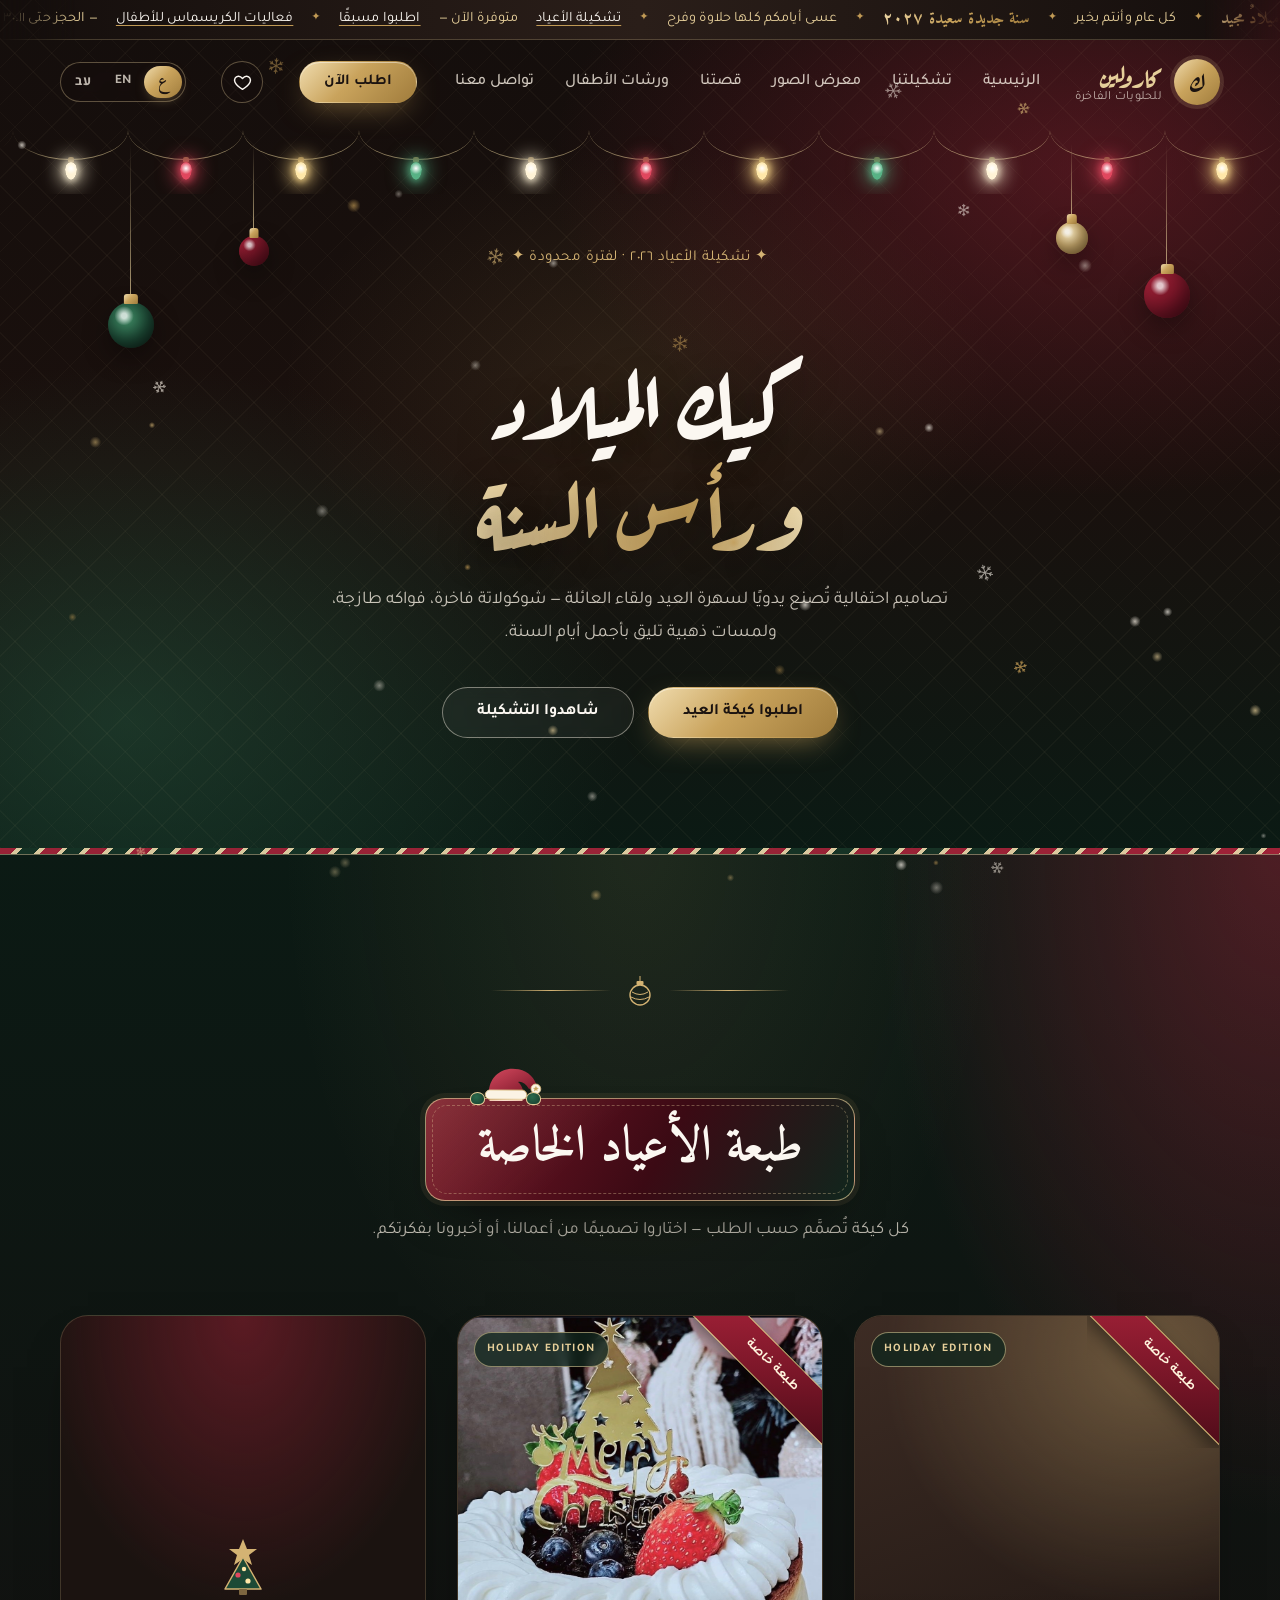
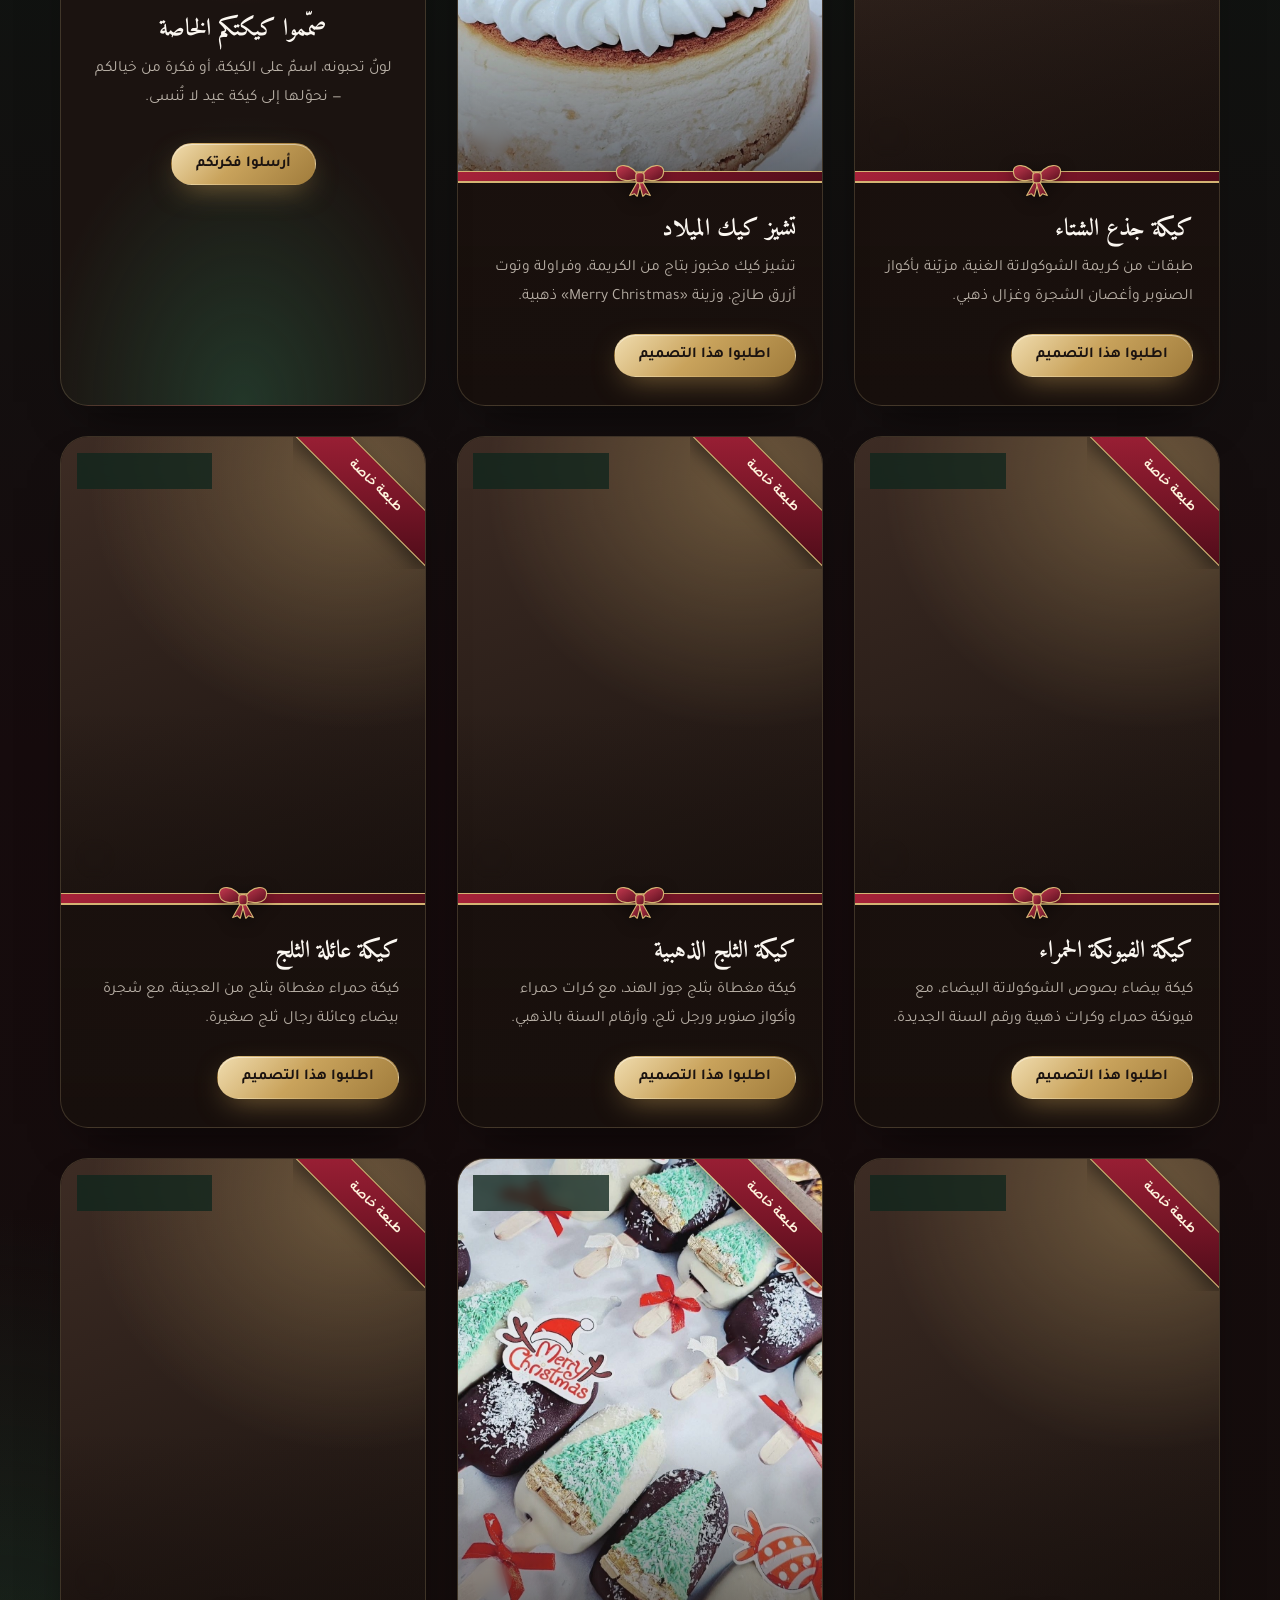
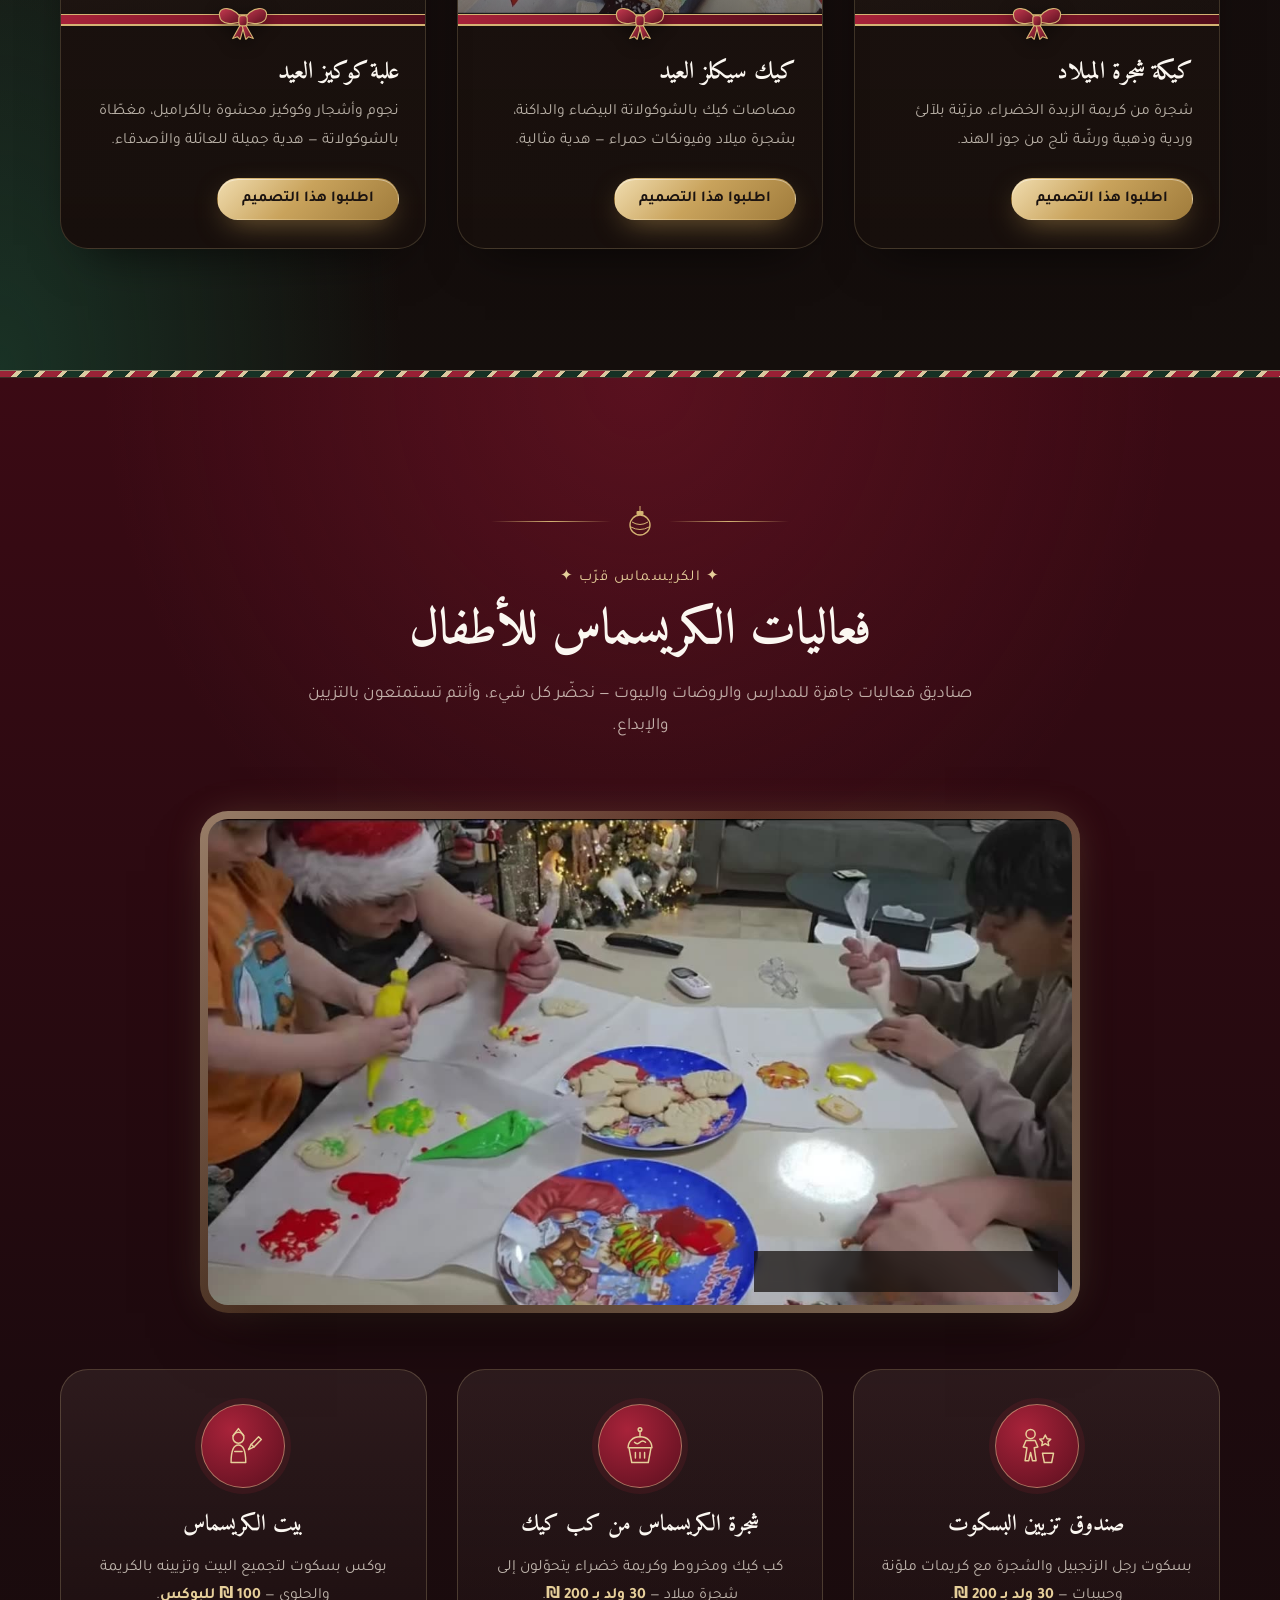
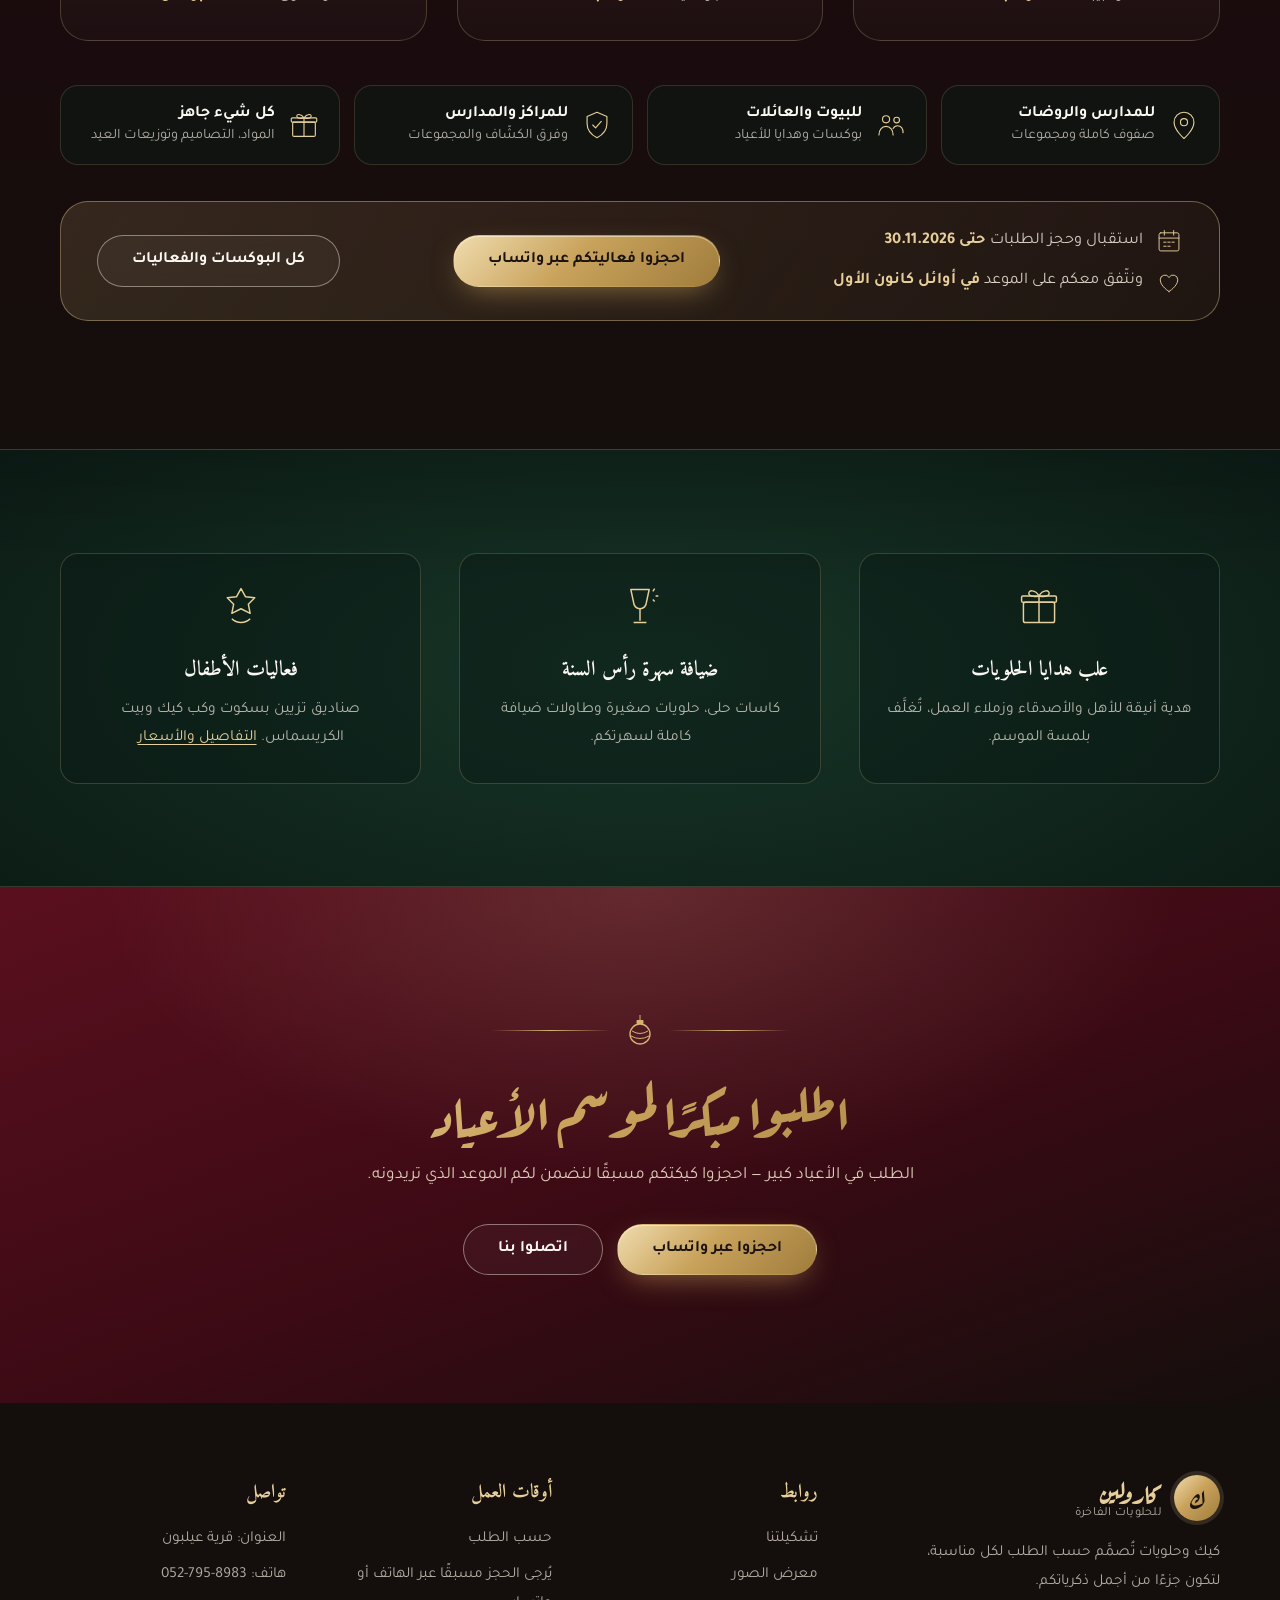
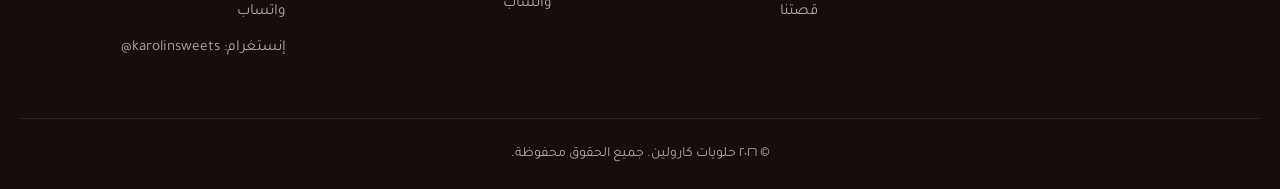
==== commit d8abab93: "Add favourites/wishlist with nav counter, drawer and WhatsApp send Co-Authored-By: Claude Opus 5.5 <" ====
--- a/christmas.html
+++ b/christmas.html
@@ -465,5 +465,6 @@
   <script src="i18n-dict.js"></script>
   <script src="i18n.js"></script>
   <script src="order.js"></script>
+  <script src="wishlist.js"></script>
 </body>
 </html>
--- a/style.css
+++ b/style.css
@@ -1571,3 +1571,253 @@
 
 /* زر الطلب داخل عارض المعرض */
 .lightbox__order { margin-block-start: 14px; }
+
+/* =========================================================
+   المفضّلة / قائمة الأمنيات
+   ========================================================= */
+.wish-host { position: relative; }
+
+.wish-heart {
+  position: absolute;
+  inset-block-start: 14px;
+  inset-inline-end: 14px;
+  z-index: 4;
+  display: grid;
+  place-items: center;
+  inline-size: 40px;
+  block-size: 40px;
+  padding: 0;
+  border-radius: 50%;
+  border: 1px solid rgba(230, 207, 154, .55);
+  background: rgba(20, 14, 12, .45);
+  -webkit-backdrop-filter: blur(6px);
+          backdrop-filter: blur(6px);
+  color: var(--cream-50);
+  cursor: pointer;
+  box-shadow: 0 6px 18px -8px rgba(0, 0, 0, .6);
+  transition: transform .3s var(--ease), background .3s var(--ease), border-color .3s var(--ease);
+}
+.wish-heart svg { inline-size: 19px; block-size: 19px; fill: none; stroke: currentColor; stroke-width: 1.8; stroke-linejoin: round; transition: fill .3s var(--ease), stroke .3s var(--ease); }
+.wish-heart:hover { transform: scale(1.08); border-color: var(--gold-300); }
+.wish-heart:focus-visible { outline: 2px solid var(--gold-300); outline-offset: 3px; }
+.wish-heart.is-on { background: rgba(20, 14, 12, .7); border-color: var(--gold-300); color: var(--gold-300); }
+.wish-heart.is-on svg { fill: var(--gold-300); stroke: var(--gold-300); }
+.wish-heart.is-pop { animation: wish-pop .5s var(--ease); }
+@keyframes wish-pop { 0% { transform: scale(1); } 35% { transform: scale(1.32); } 65% { transform: scale(.92); } 100% { transform: scale(1); } }
+
+/* أماكن خاصة */
+.xcard__media .wish-heart { inset-block-start: auto; inset-block-end: 14px; }
+.gallery__item .wish-heart { inset-block-start: 14px; }
+.album__item .wish-heart { inset-block-start: 12px; inset-inline-end: 12px; }
+
+/* ---------- زر العدّاد في الترويسة ---------- */
+.wish-nav {
+  order: 3;
+  position: relative;
+  display: grid;
+  place-items: center;
+  flex: none;
+  inline-size: 42px;
+  block-size: 42px;
+  padding: 0;
+  border-radius: 50%;
+  border: 1px solid rgba(230, 207, 154, .35);
+  background: rgba(20, 14, 12, .35);
+  color: var(--cream-50);
+  cursor: pointer;
+  transition: border-color .3s var(--ease), color .3s var(--ease);
+}
+.wish-nav svg { inline-size: 19px; block-size: 19px; fill: none; stroke: currentColor; stroke-width: 1.8; stroke-linejoin: round; }
+.wish-nav:hover, .wish-nav.has-items { color: var(--gold-300); border-color: rgba(230, 207, 154, .7); }
+.wish-nav.has-items svg { fill: var(--gold-300); stroke: var(--gold-300); }
+.wish-nav:focus-visible { outline: 2px solid var(--gold-300); outline-offset: 3px; }
+.wish-nav__badge {
+  position: absolute;
+  inset-block-start: -5px;
+  inset-inline-end: -5px;
+  min-inline-size: 20px;
+  block-size: 20px;
+  padding: 0 5px;
+  border-radius: 999px;
+  display: grid;
+  place-items: center;
+  font: 700 .72rem/1 var(--font-body);
+  color: var(--cocoa-900);
+  background: var(--gold-grad);
+  box-shadow: 0 0 0 2px var(--cocoa-950);
+  transform: scale(0);
+  transition: transform .35s var(--ease);
+}
+.wish-nav.has-items .wish-nav__badge { transform: scale(1); }
+.wish-nav.is-bump { animation: wish-pop .5s var(--ease); }
+
+@media (max-width: 900px) {
+  .wish-nav { order: 1; margin-inline-start: auto; inline-size: 40px; block-size: 40px; }
+  .wish-nav ~ .lang-switch { margin-inline-start: 0; }
+}
+@media (max-width: 480px) {
+  .lang-switch__btn { min-inline-size: 30px; padding: 0 6px; block-size: 30px; }
+  .nav { gap: 8px; }
+  .brand { gap: 8px; }
+  .brand__mark { inline-size: 40px; block-size: 40px; font-size: 1.35rem; }
+  .brand__name { font-size: 1.4rem; }
+  .brand__tag { display: none; }
+}
+
+/* ---------- الدرج الجانبي ---------- */
+.wish-drawer {
+  position: fixed;
+  inset: 0;
+  inset-inline-start: auto;
+  margin: 0;
+  padding: 0;
+  inline-size: min(420px, 100vw);
+  max-inline-size: 100vw;
+  block-size: 100dvh;
+  max-block-size: 100dvh;
+  border: 0;
+  background: transparent;
+  color: var(--cream-50);
+  overflow: visible;
+}
+.wish-drawer::backdrop { background: rgba(12, 8, 7, .6); -webkit-backdrop-filter: blur(4px); backdrop-filter: blur(4px); animation: promo-fade .35s ease both; }
+.wish-drawer[open] .wish-drawer__panel { animation: wish-in .45s var(--ease) both; }
+.wish-drawer.is-closing .wish-drawer__panel { animation: wish-out .38s var(--ease) both; }
+.wish-drawer.is-closing::backdrop { opacity: 0; transition: opacity .35s; }
+@keyframes wish-in  { from { transform: translateX(var(--wish-from, -100%)); } to { transform: none; } }
+@keyframes wish-out { from { transform: none; } to { transform: translateX(var(--wish-from, -100%)); } }
+[dir="ltr"] .wish-drawer { --wish-from: 100%; }
+
+.wish-drawer__panel {
+  display: flex;
+  flex-direction: column;
+  block-size: 100%;
+  background:
+    radial-gradient(80% 40% at 50% 0%, rgba(212, 179, 115, .14), transparent 70%),
+    linear-gradient(180deg, var(--cocoa-900), var(--cocoa-950));
+  border-inline-start: 1px solid rgba(230, 207, 154, .3);
+  box-shadow: 0 0 70px -20px rgba(0, 0, 0, .85);
+}
+.wish-drawer__head {
+  display: flex;
+  align-items: flex-start;
+  justify-content: space-between;
+  gap: 16px;
+  padding: 28px 24px 8px;
+}
+.wish-drawer__eyebrow { margin: 0 0 4px; color: var(--gold-300); font-size: .85rem; letter-spacing: .05em; }
+.wish-drawer__title {
+  margin: 0;
+  font-family: var(--font-display);
+  font-size: 2.1rem;
+  line-height: 1.25;
+  background: var(--gold-grad);
+  -webkit-background-clip: text; background-clip: text;
+  color: transparent;
+}
+.wish-drawer__count { margin: 4px 0 0; color: rgba(245, 237, 225, .65); font-size: .9rem; }
+.wish-drawer__close {
+  flex: none;
+  inline-size: 40px; block-size: 40px;
+  border-radius: 50%;
+  border: 1px solid rgba(230, 207, 154, .45);
+  background: transparent;
+  color: var(--cream-50);
+  cursor: pointer;
+}
+.wish-drawer__close:hover { background: rgba(230, 207, 154, .15); }
+.wish-drawer__lead { margin: 6px 24px 16px; color: rgba(245, 237, 225, .7); font-size: .95rem; line-height: 1.7; }
+
+.wish-drawer__list {
+  list-style: none;
+  margin: 0;
+  padding: 4px 24px 16px;
+  flex: 1;
+  overflow-y: auto;
+  display: grid;
+  align-content: start;
+  gap: 12px;
+}
+.wish-item {
+  display: grid;
+  grid-template-columns: 72px 1fr auto;
+  align-items: center;
+  gap: 14px;
+  padding: 10px;
+  border-radius: 16px;
+  background: rgba(255, 244, 221, .04);
+  border: 1px solid rgba(230, 207, 154, .16);
+  animation: rise .45s var(--ease) both;
+  transition: opacity .26s var(--ease), transform .26s var(--ease);
+}
+.wish-item.is-leaving { opacity: 0; transform: scale(.96); }
+.wish-item img { inline-size: 72px; block-size: 72px; object-fit: cover; border-radius: 12px; background: var(--cocoa-950); }
+.wish-item__title { margin: 0 0 4px; font-family: var(--font-serif); font-size: 1.05rem; line-height: 1.45; color: var(--cream-50); }
+.wish-item__link { font-size: .85rem; color: var(--gold-300); text-decoration: underline; text-underline-offset: 4px; }
+.wish-item__remove {
+  inline-size: 38px; block-size: 38px;
+  display: grid; place-items: center;
+  border-radius: 50%;
+  border: 1px solid rgba(230, 207, 154, .35);
+  background: transparent;
+  color: var(--gold-300);
+  cursor: pointer;
+  transition: background .3s var(--ease);
+}
+.wish-item__remove svg { inline-size: 17px; block-size: 17px; fill: var(--gold-300); }
+.wish-item__remove:hover { background: rgba(230, 207, 154, .14); }
+.wish-item__remove:hover svg { fill: none; stroke: var(--gold-300); stroke-width: 1.8; }
+
+.wish-drawer__empty { display: none; flex: 1; padding: 40px 32px; text-align: center; align-content: center; justify-items: center; gap: 8px; }
+.wish-drawer.is-empty .wish-drawer__empty { display: grid; }
+.wish-drawer.is-empty .wish-drawer__list { display: none; }
+.wish-drawer__empty svg { inline-size: 54px; block-size: 54px; fill: none; stroke: var(--gold-300); stroke-width: 1.2; opacity: .8; margin-block-end: 8px; }
+.wish-drawer__empty-title { margin: 0; font-family: var(--font-serif); font-size: 1.3rem; color: var(--cream-50); }
+.wish-drawer__empty-text { margin: 0 0 14px; color: rgba(245, 237, 225, .65); }
+
+.wish-drawer__foot {
+  display: grid;
+  gap: 8px;
+  padding: 18px 24px calc(20px + env(safe-area-inset-bottom));
+  border-block-start: 1px solid rgba(230, 207, 154, .15);
+  background: rgba(20, 14, 12, .6);
+}
+.wish-drawer__send { justify-content: center; gap: 10px; }
+.wish-drawer__send svg { inline-size: 20px; block-size: 20px; }
+.wish-drawer__send[aria-disabled="true"] { opacity: .45; pointer-events: none; }
+.wish-drawer__clear {
+  justify-self: center;
+  border: 0; background: none; padding: 6px 10px;
+  color: rgba(245, 237, 225, .6);
+  font: 500 .88rem var(--font-body);
+  text-decoration: underline; text-underline-offset: 4px;
+  cursor: pointer;
+}
+.wish-drawer__clear:hover { color: var(--gold-300); }
+.wish-drawer.is-empty .wish-drawer__foot { display: none; }
+
+/* ---------- رسالة قصيرة ---------- */
+.wish-toast {
+  position: fixed;
+  inset-block-end: calc(22px + env(safe-area-inset-bottom));
+  inset-inline-start: 50%;
+  z-index: 120;
+  padding: 10px 20px;
+  border-radius: 999px;
+  font: 600 .92rem/1.3 var(--font-body);
+  color: var(--cocoa-900);
+  background: var(--gold-grad);
+  box-shadow: 0 14px 34px -12px rgba(0, 0, 0, .6);
+  opacity: 0;
+  transform: translate3d(50%, 16px, 0);
+  pointer-events: none;
+  transition: opacity .3s var(--ease), transform .3s var(--ease);
+  white-space: nowrap;
+}
+[dir="ltr"] .wish-toast { transform: translate3d(-50%, 16px, 0); }
+.wish-toast.is-on { opacity: 1; transform: translate3d(50%, 0, 0); }
+[dir="ltr"] .wish-toast.is-on { transform: translate3d(-50%, 0, 0); }
+
+@media (prefers-reduced-motion: reduce) {
+  .wish-heart.is-pop, .wish-nav.is-bump, .wish-drawer[open] .wish-drawer__panel, .wish-drawer.is-closing .wish-drawer__panel, .wish-item { animation: none !important; }
+}
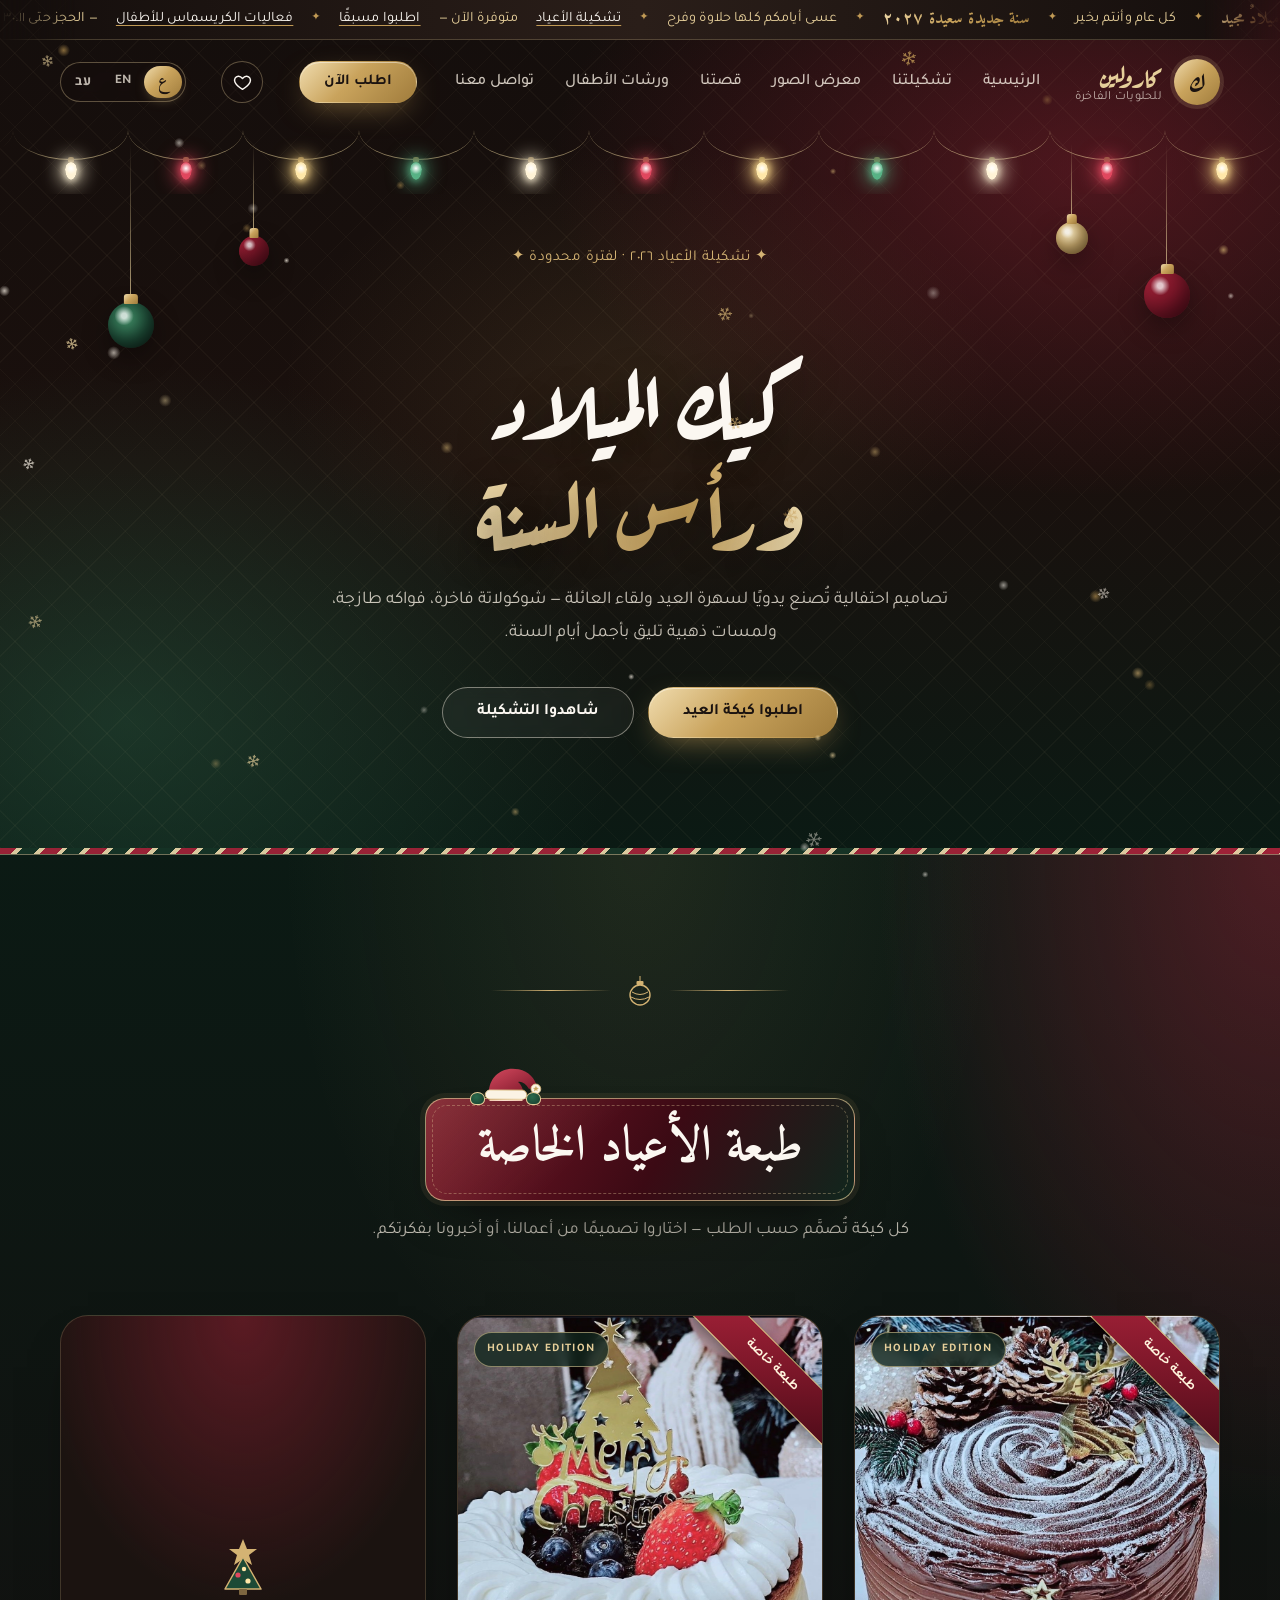
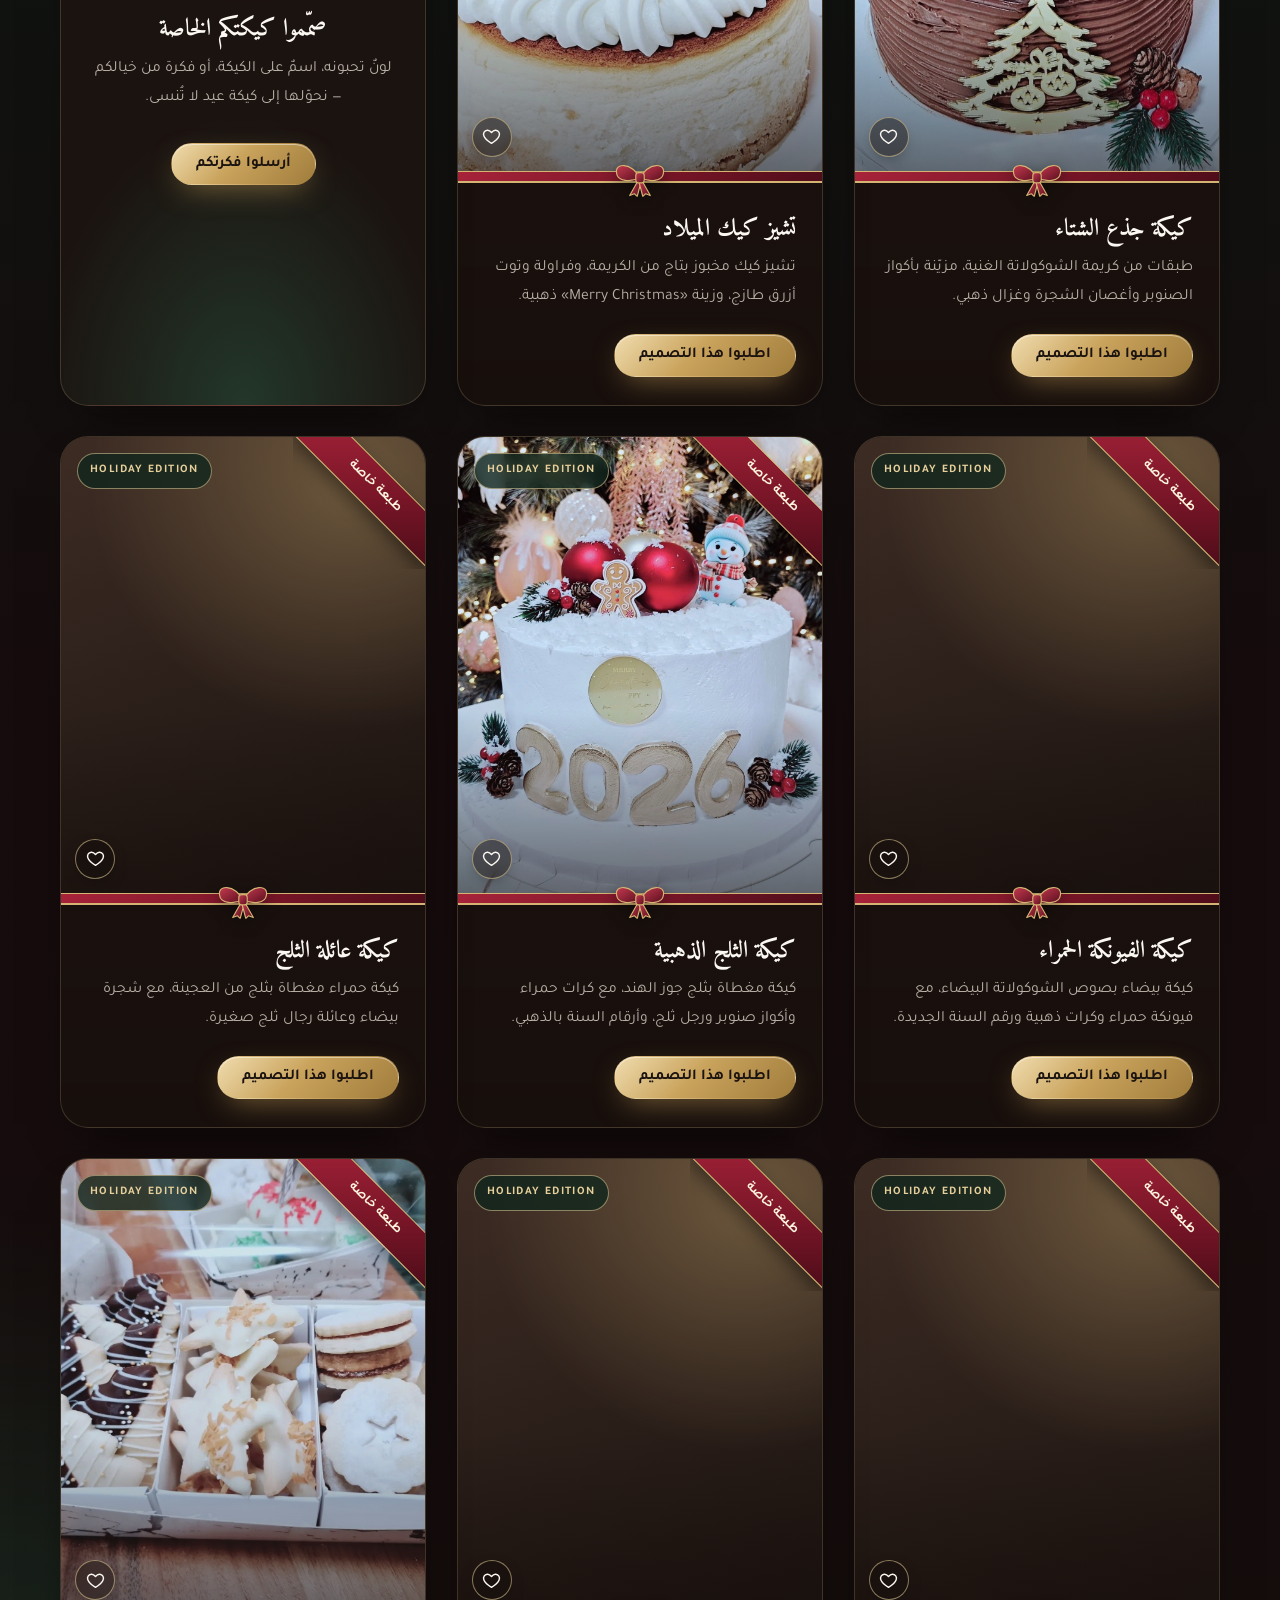
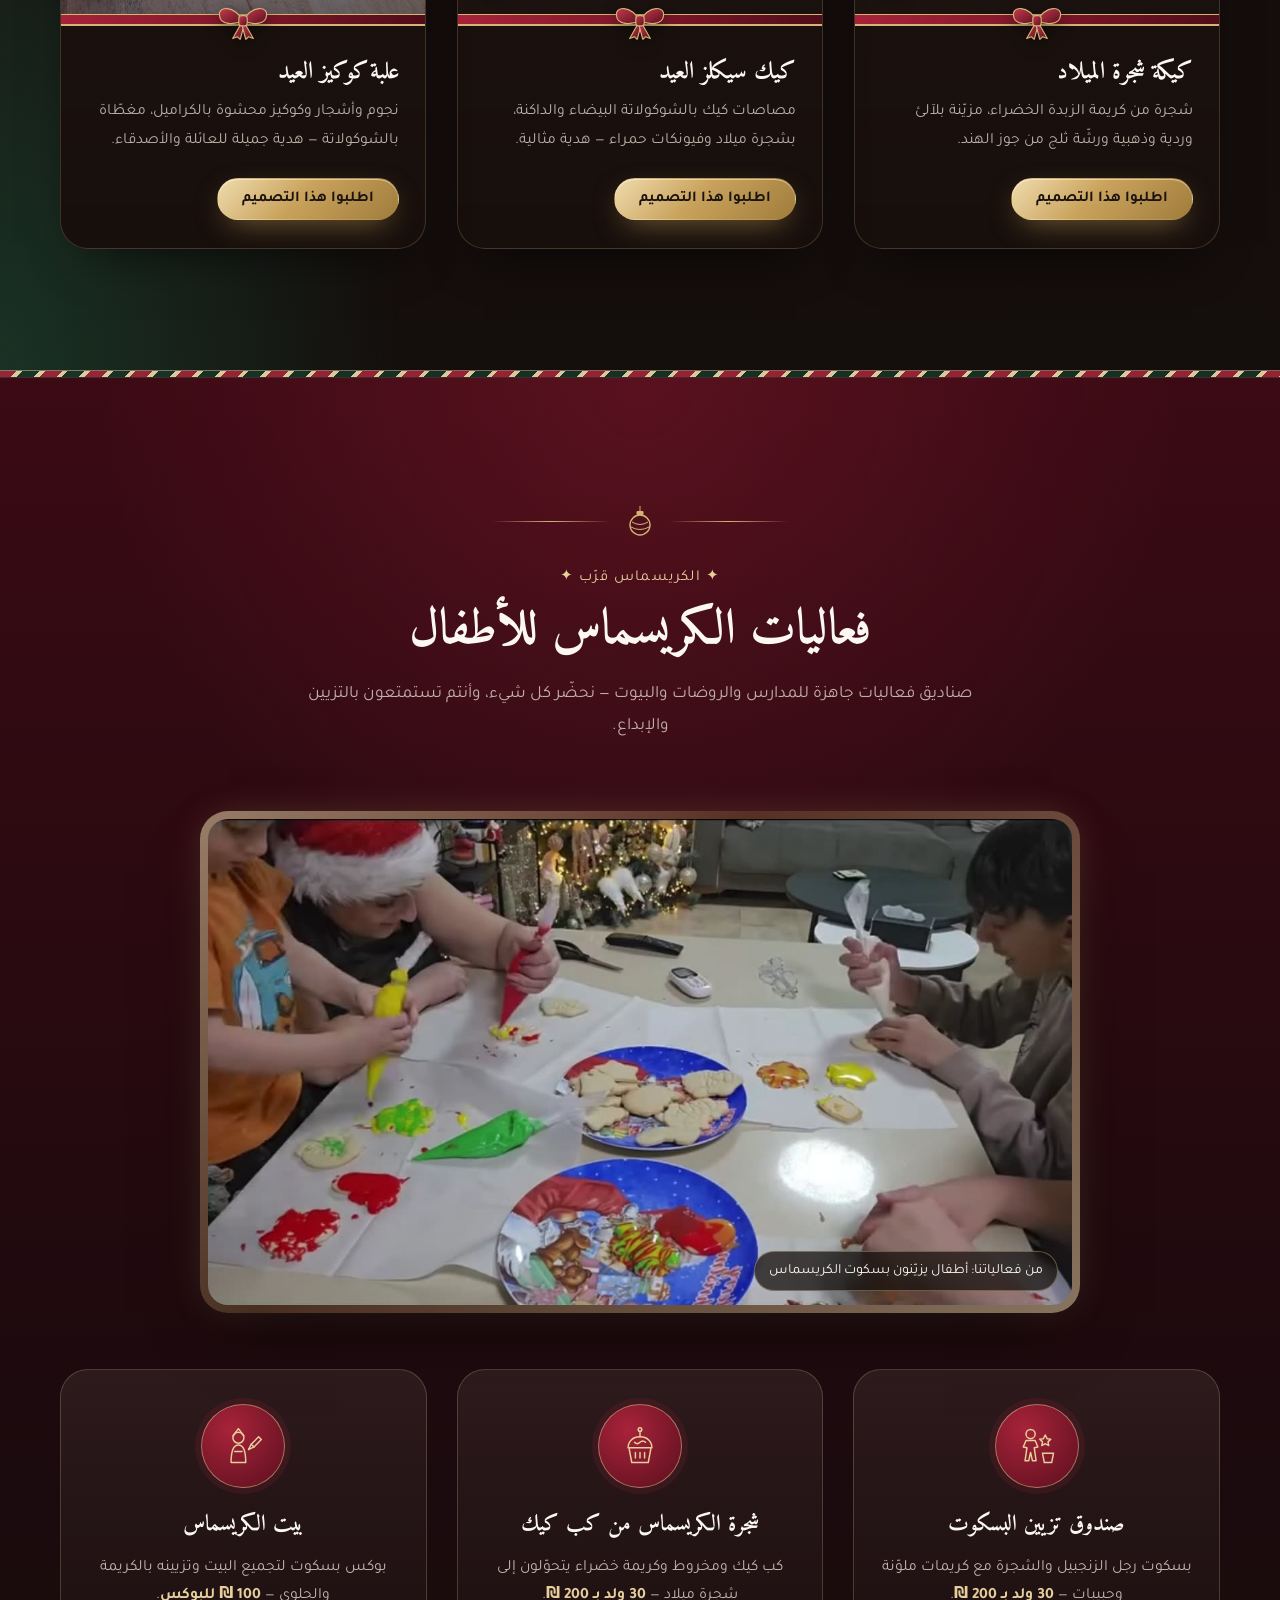
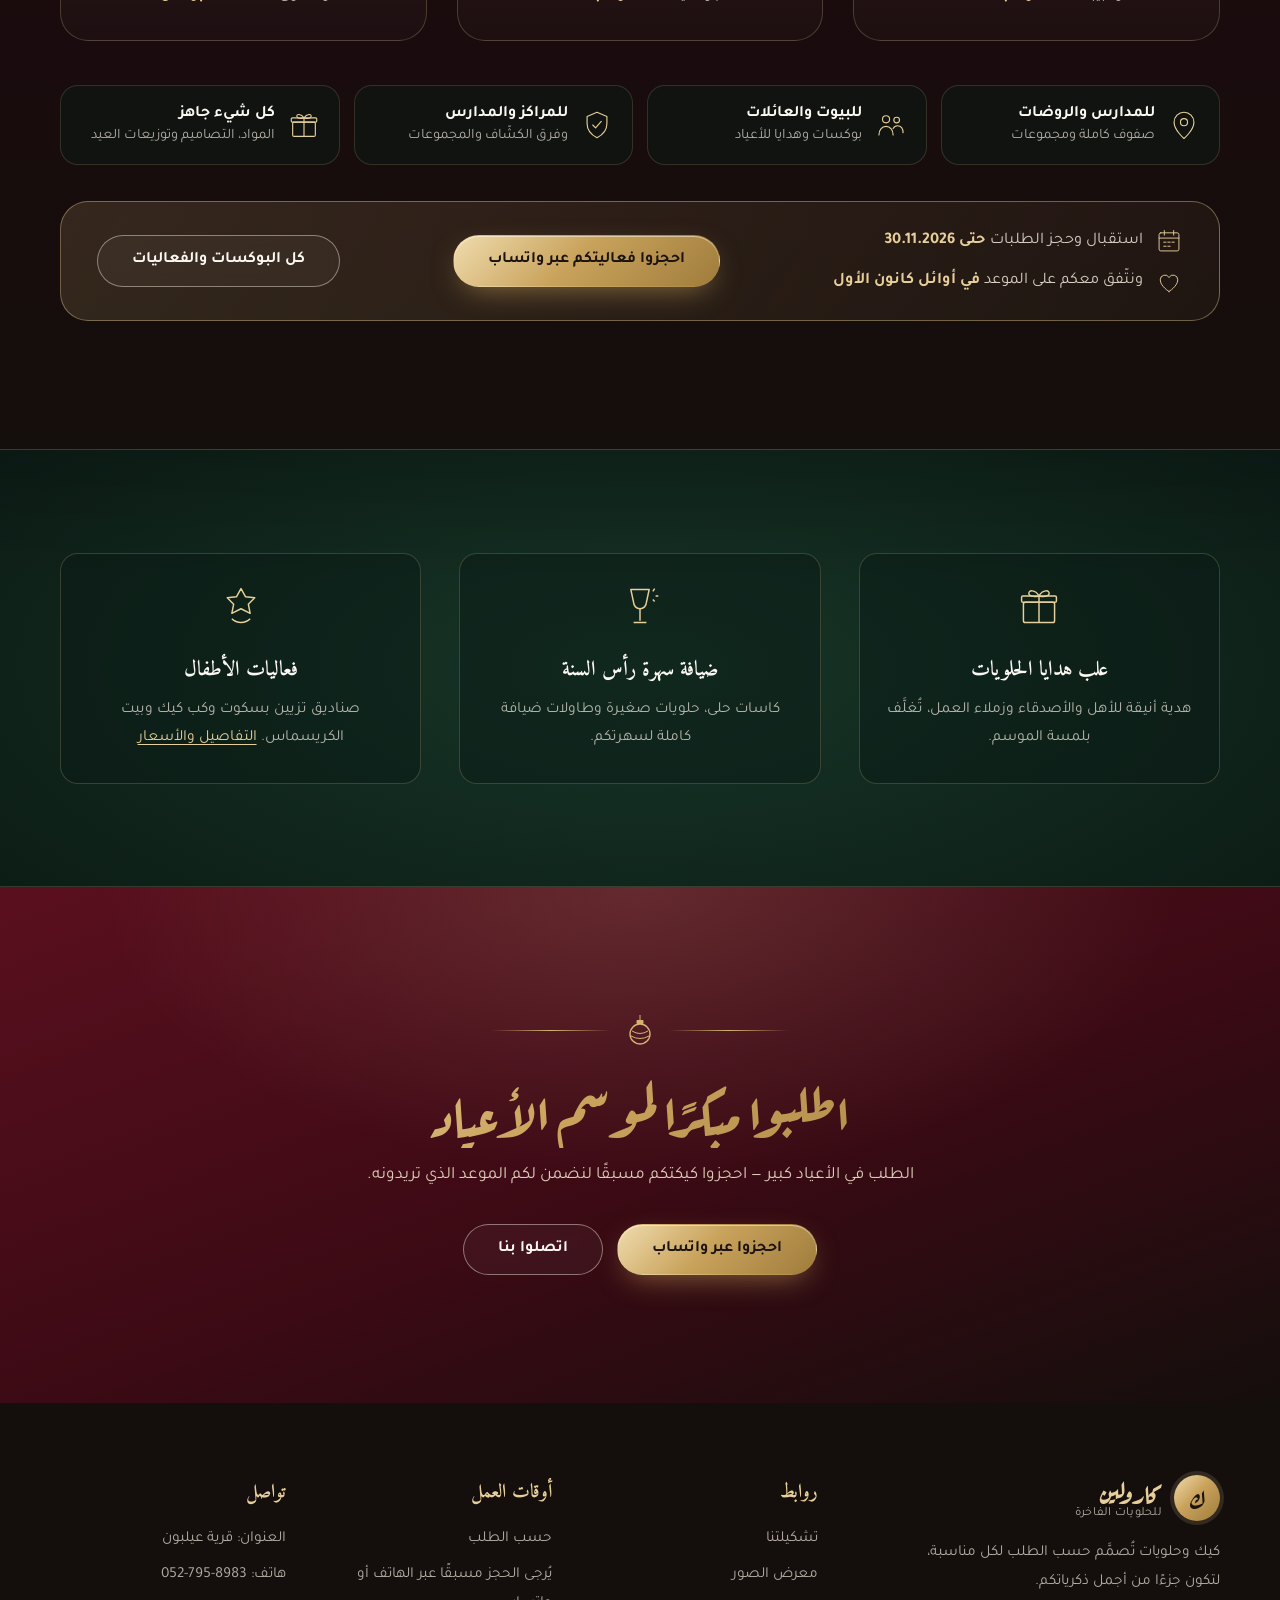
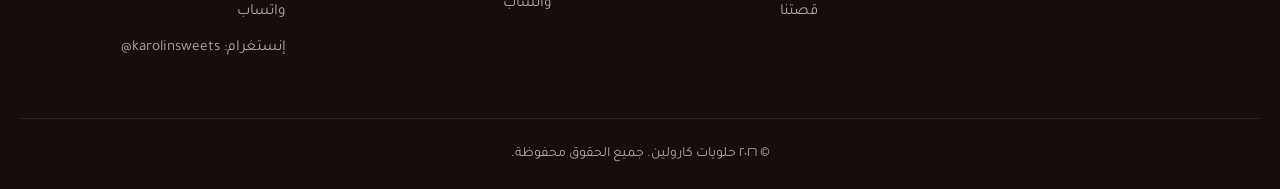
==== commit 91a6b62c: "Point share links and previews to karolinsweets.com Co-Authored-By: Claude Opus 5.5 <noreply@anthrop" ====
--- a/christmas.html
+++ b/christmas.html
@@ -11,8 +11,8 @@
   <meta property="og:locale" content="ar_AR">
   <meta property="og:title" content="كيك الميلاد ورأس السنة | حلويات كارولين">
   <meta property="og:description" content="كيك الميلاد ورأس السنة وفعاليات الكريسماس للأطفال في عيلبون — احجزوا حتى 30.11 عبر واتساب 0527958983.">
-  <meta property="og:url" content="https://jerrys-cloud.github.io/karolin-sweets/christmas.html">
-  <meta property="og:image" content="https://jerrys-cloud.github.io/karolin-sweets/images/og-christmas.jpg">
+  <meta property="og:url" content="https://karolinsweets.com/christmas.html">
+  <meta property="og:image" content="https://karolinsweets.com/images/og-christmas.jpg">
   <meta property="og:image:width" content="1200">
   <meta property="og:image:height" content="630">
   <meta name="twitter:card" content="summary_large_image">
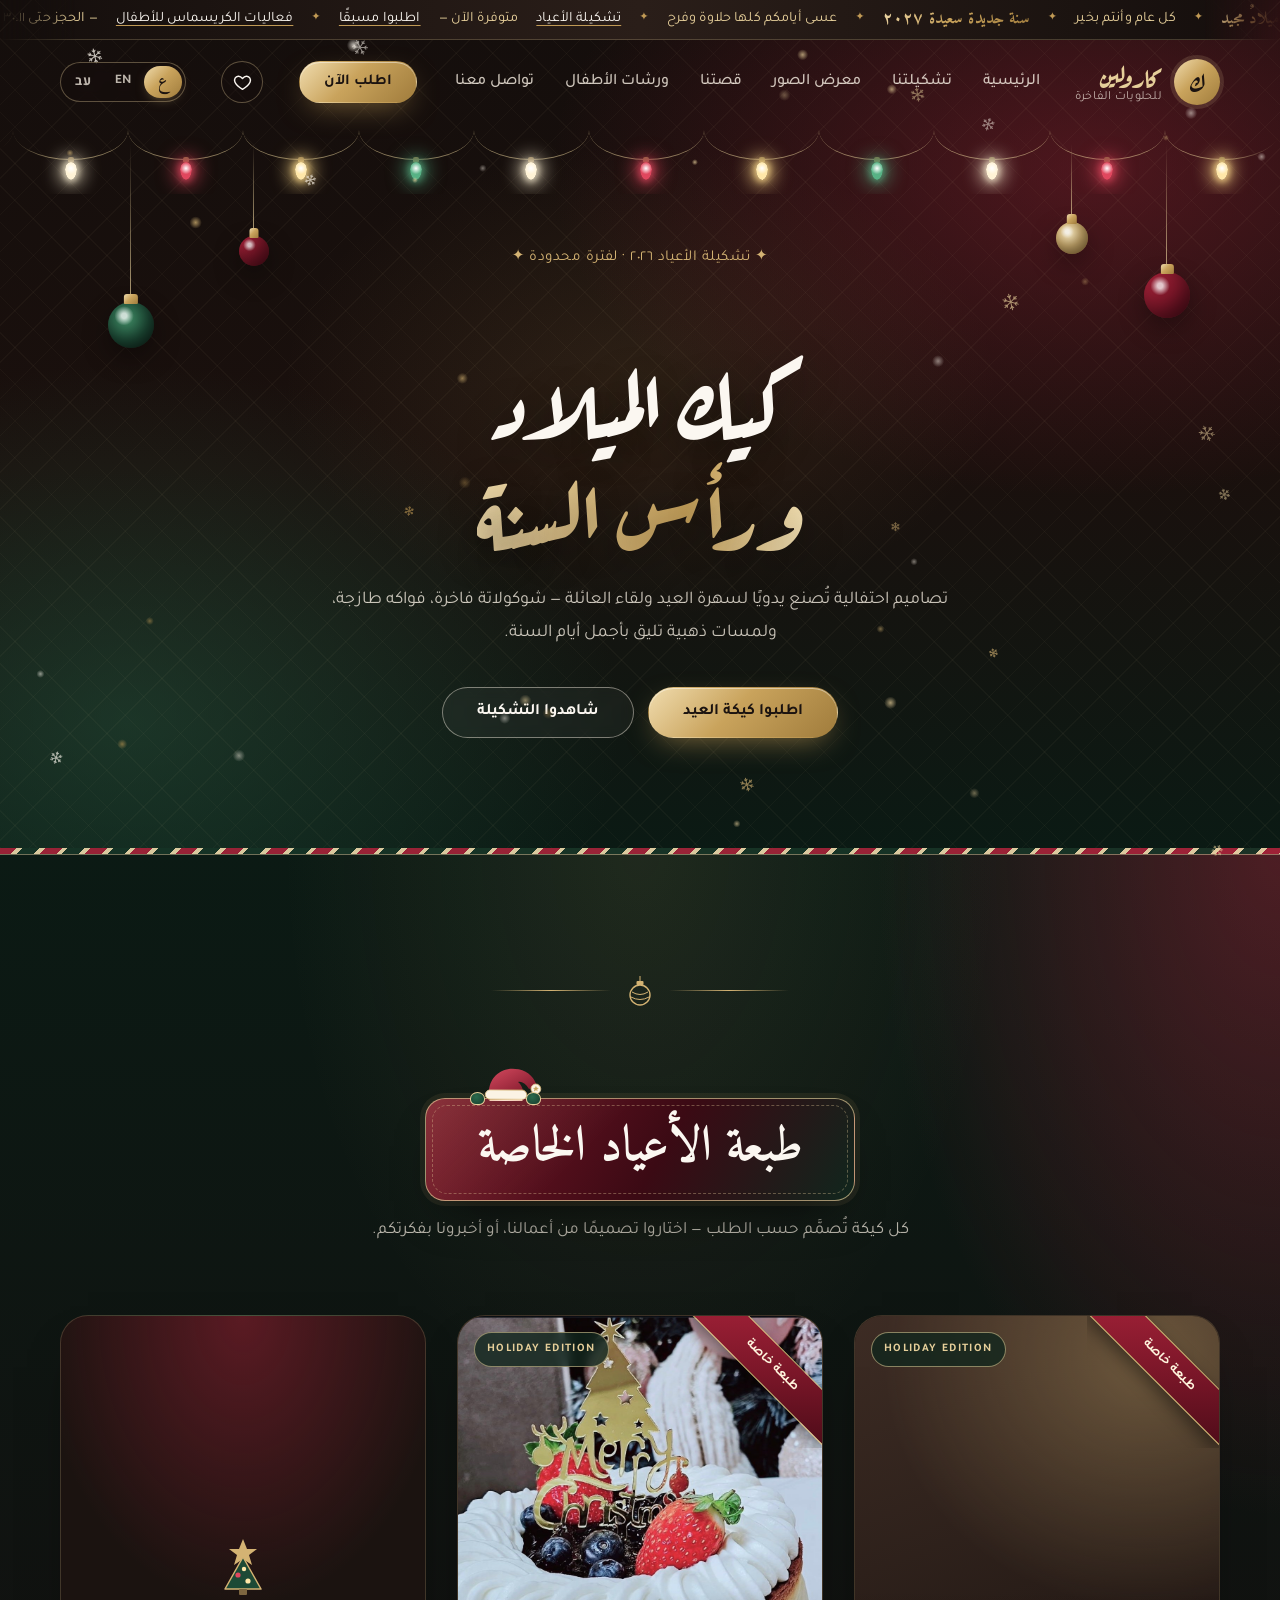
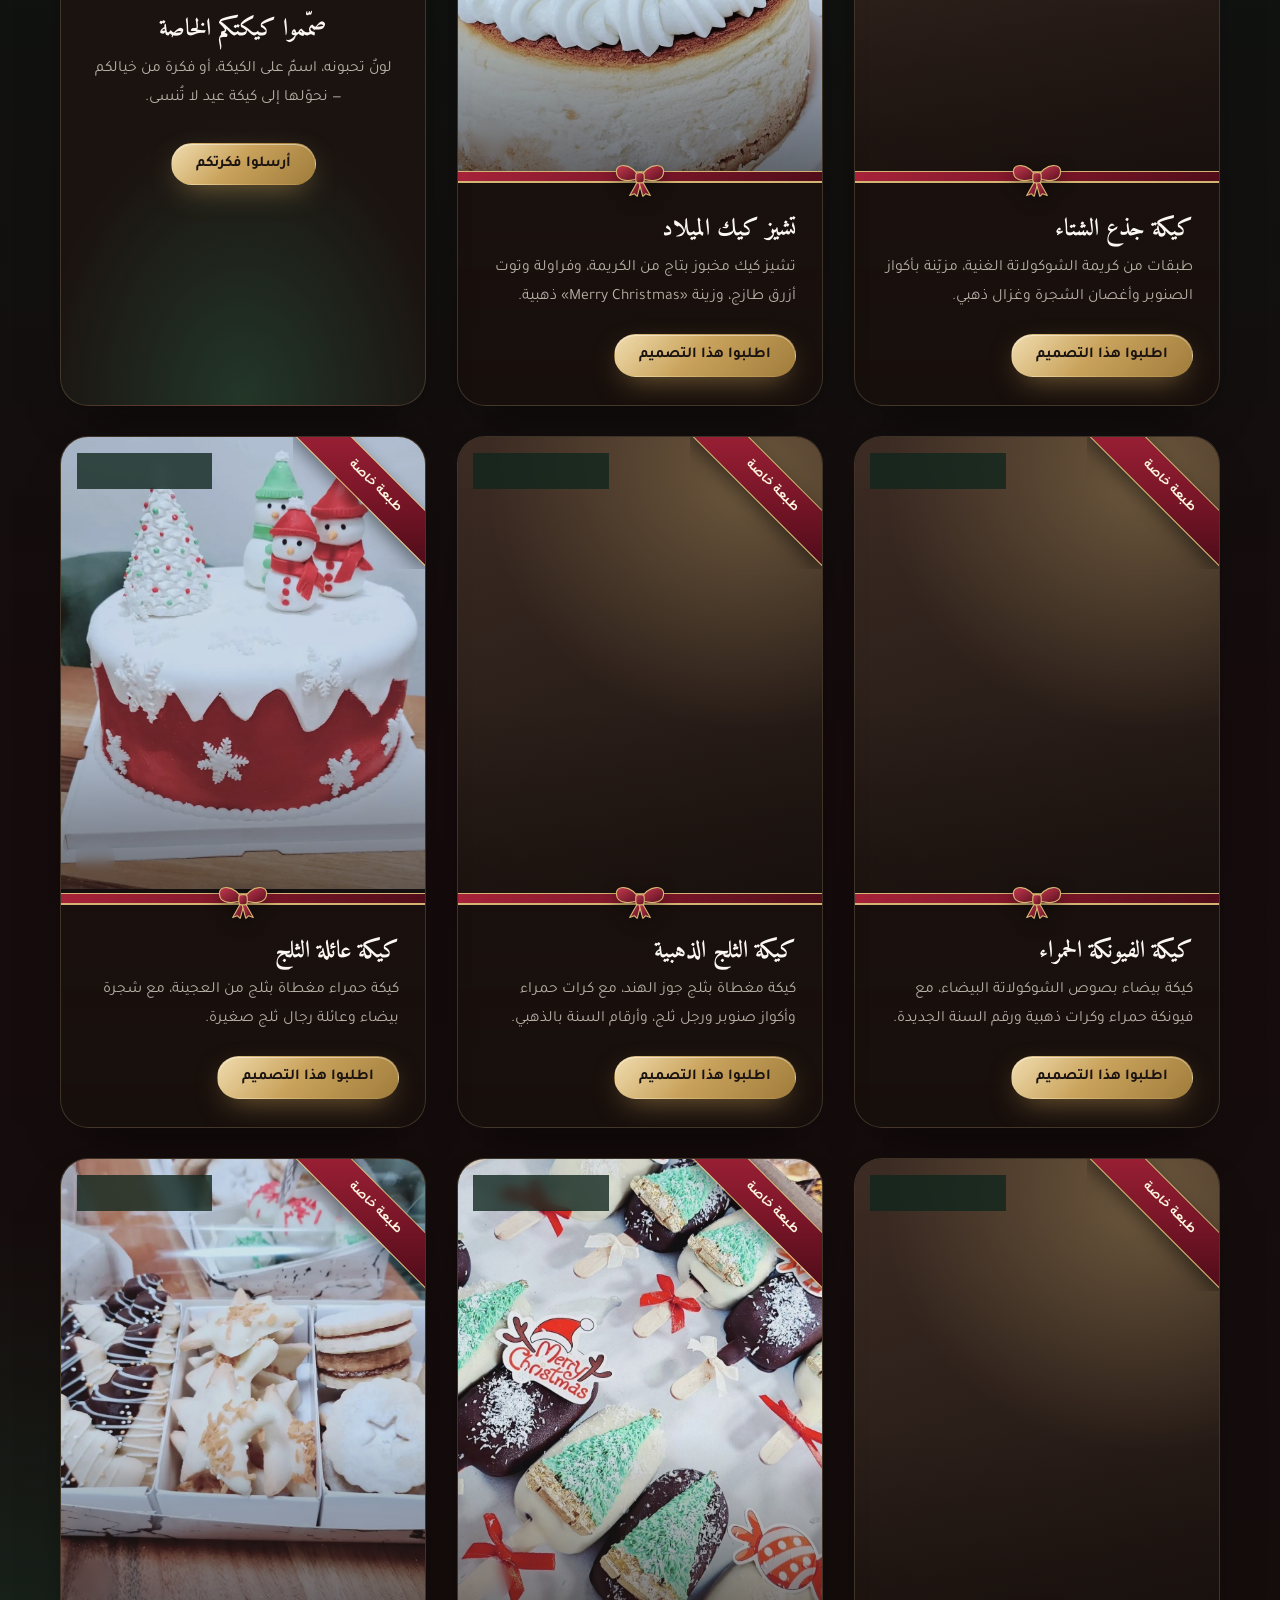
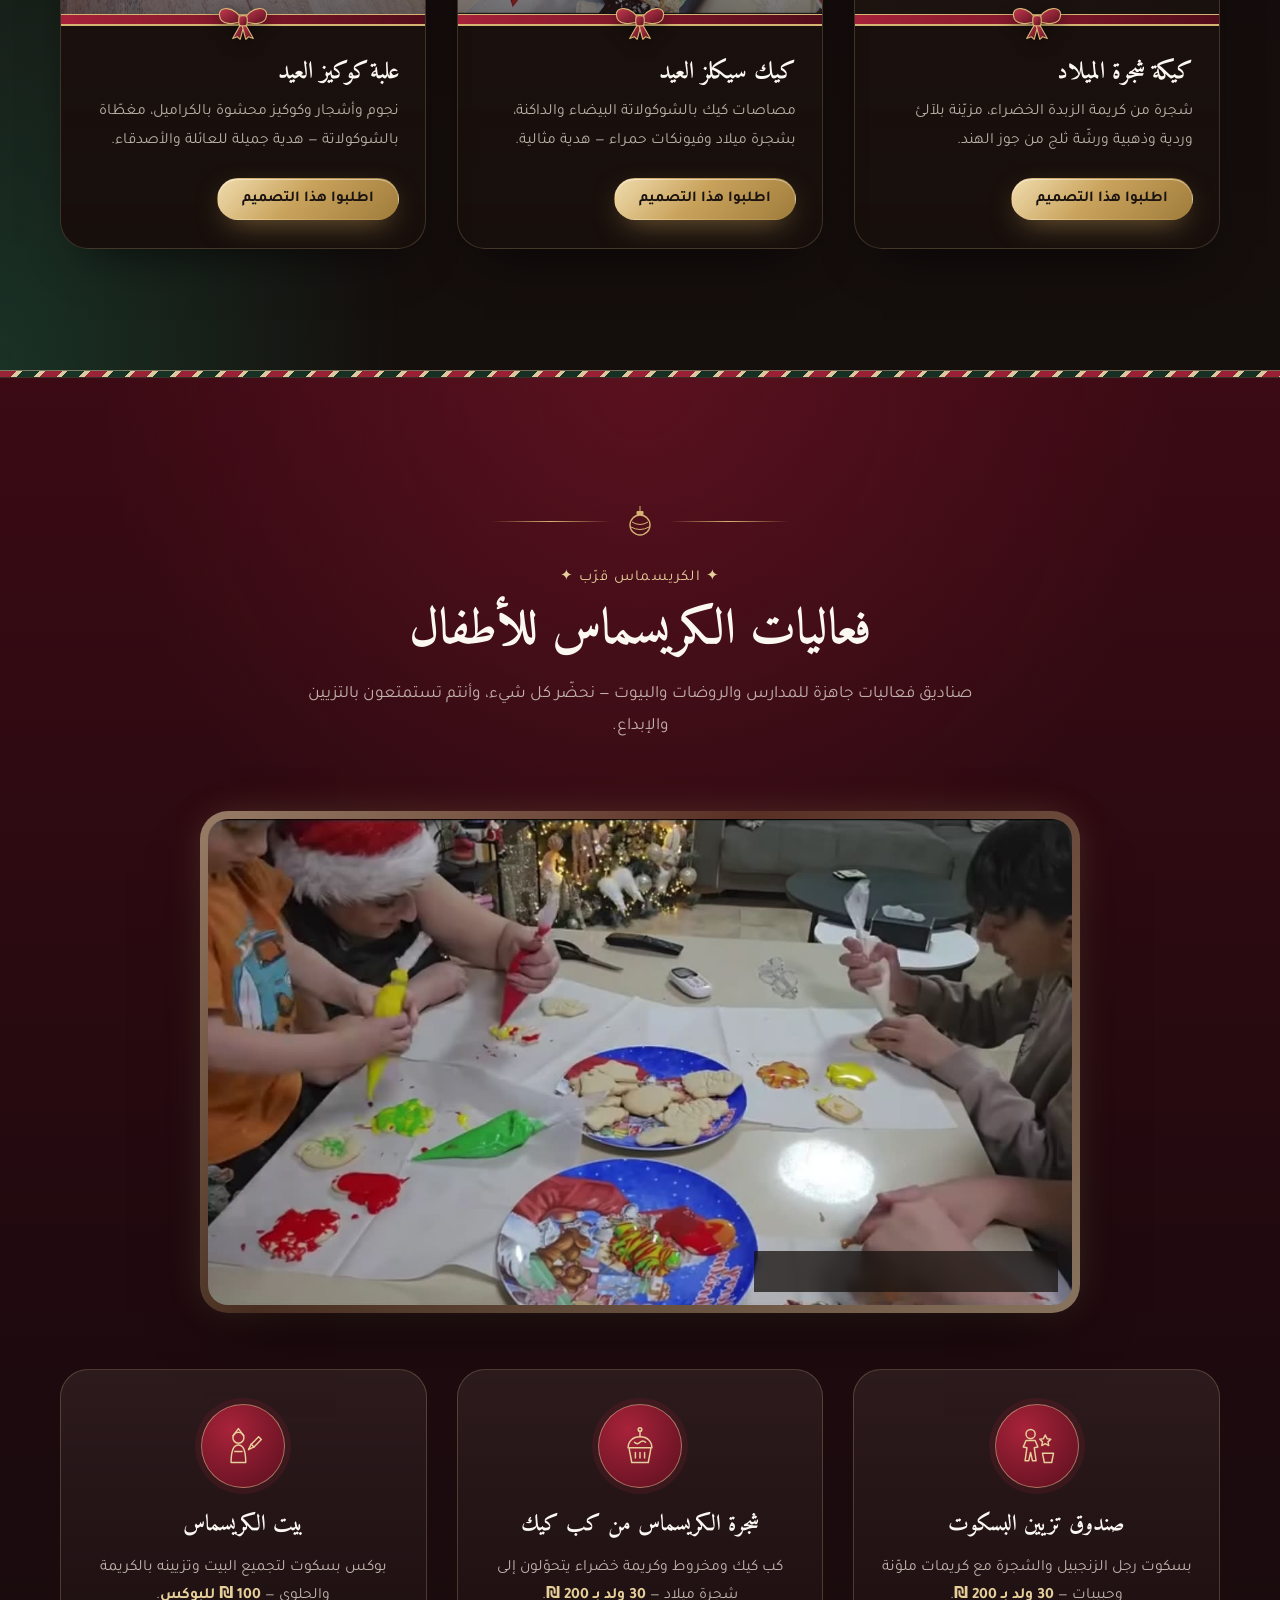
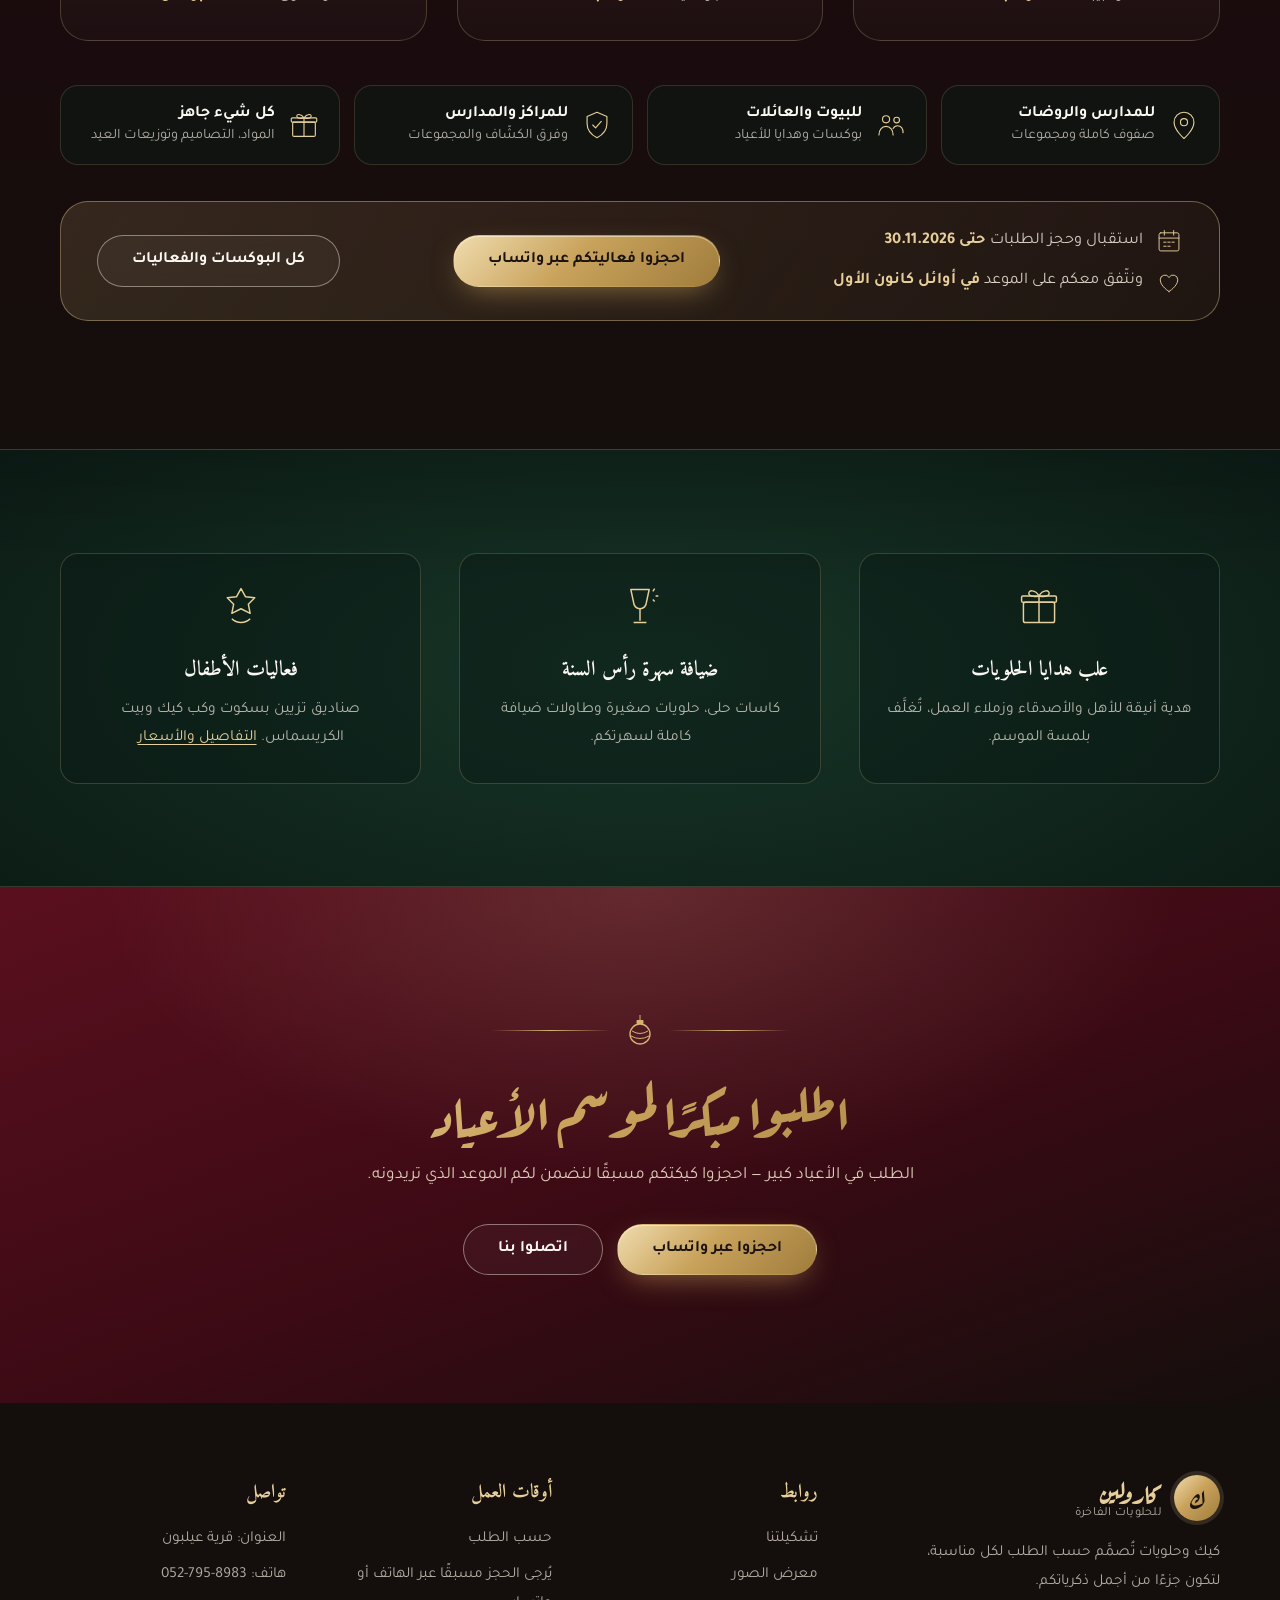
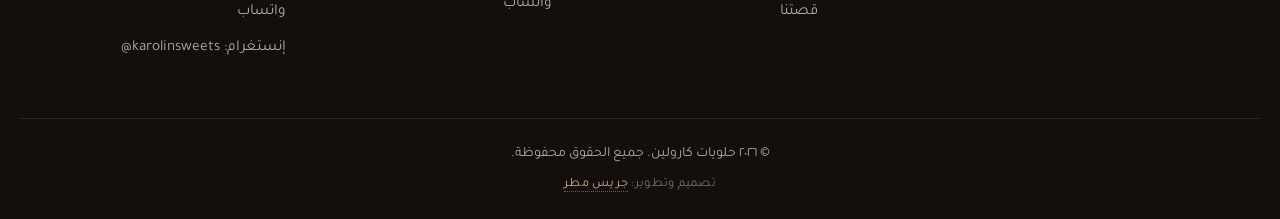
==== commit f2c0c456: "Add designer credit to footer Co-Authored-By: Claude Opus 5.5 <noreply@anthropic.com> Claude-Session" ====
--- a/christmas.html
+++ b/christmas.html
@@ -446,6 +446,7 @@
     </div>
     <div class="container footer__bottom">
       <p>© ٢٠٢٦ حلويات كارولين. جميع الحقوق محفوظة.</p>
+      <p class="footer__credit">تصميم وتطوير: <a href="https://wa.me/972526802717?text=%D9%85%D8%B1%D8%AD%D8%A8%D9%8B%D8%A7%20%D8%AC%D8%B1%D9%8A%D8%B3%D8%8C%20%D8%B4%D9%81%D8%AA%20%D9%85%D9%88%D9%82%D8%B9%20%D8%AD%D9%84%D9%88%D9%8A%D8%A7%D8%AA%20%D9%83%D8%A7%D8%B1%D9%88%D9%84%D9%8A%D9%86%20%D9%88%D8%A8%D8%AF%D9%8A%20%D8%A3%D8%B3%D8%AA%D9%81%D8%B3%D8%B1%20%D8%B9%D9%86%20%D8%AA%D8%B5%D9%85%D9%8A%D9%85%20%D9%85%D9%88%D9%82%D8%B9%20%F0%9F%99%82" target="_blank" rel="noopener">جريس مطر</a></p>
     </div>
   </footer>
 
--- a/style.css
+++ b/style.css
@@ -1821,3 +1821,8 @@
 @media (prefers-reduced-motion: reduce) {
   .wish-heart.is-pop, .wish-nav.is-bump, .wish-drawer[open] .wish-drawer__panel, .wish-drawer.is-closing .wish-drawer__panel, .wish-item { animation: none !important; }
 }
+
+/* קרדיט המעצב */
+.footer__credit { margin: 6px 0 0; font-size: .8rem; color: rgba(245, 237, 225, .45); letter-spacing: .02em; }
+.footer__credit a { color: var(--gold-300); opacity: .85; text-decoration: none; border-block-end: 1px dotted rgba(230, 207, 154, .5); transition: opacity .3s var(--ease); }
+.footer__credit a:hover { opacity: 1; }
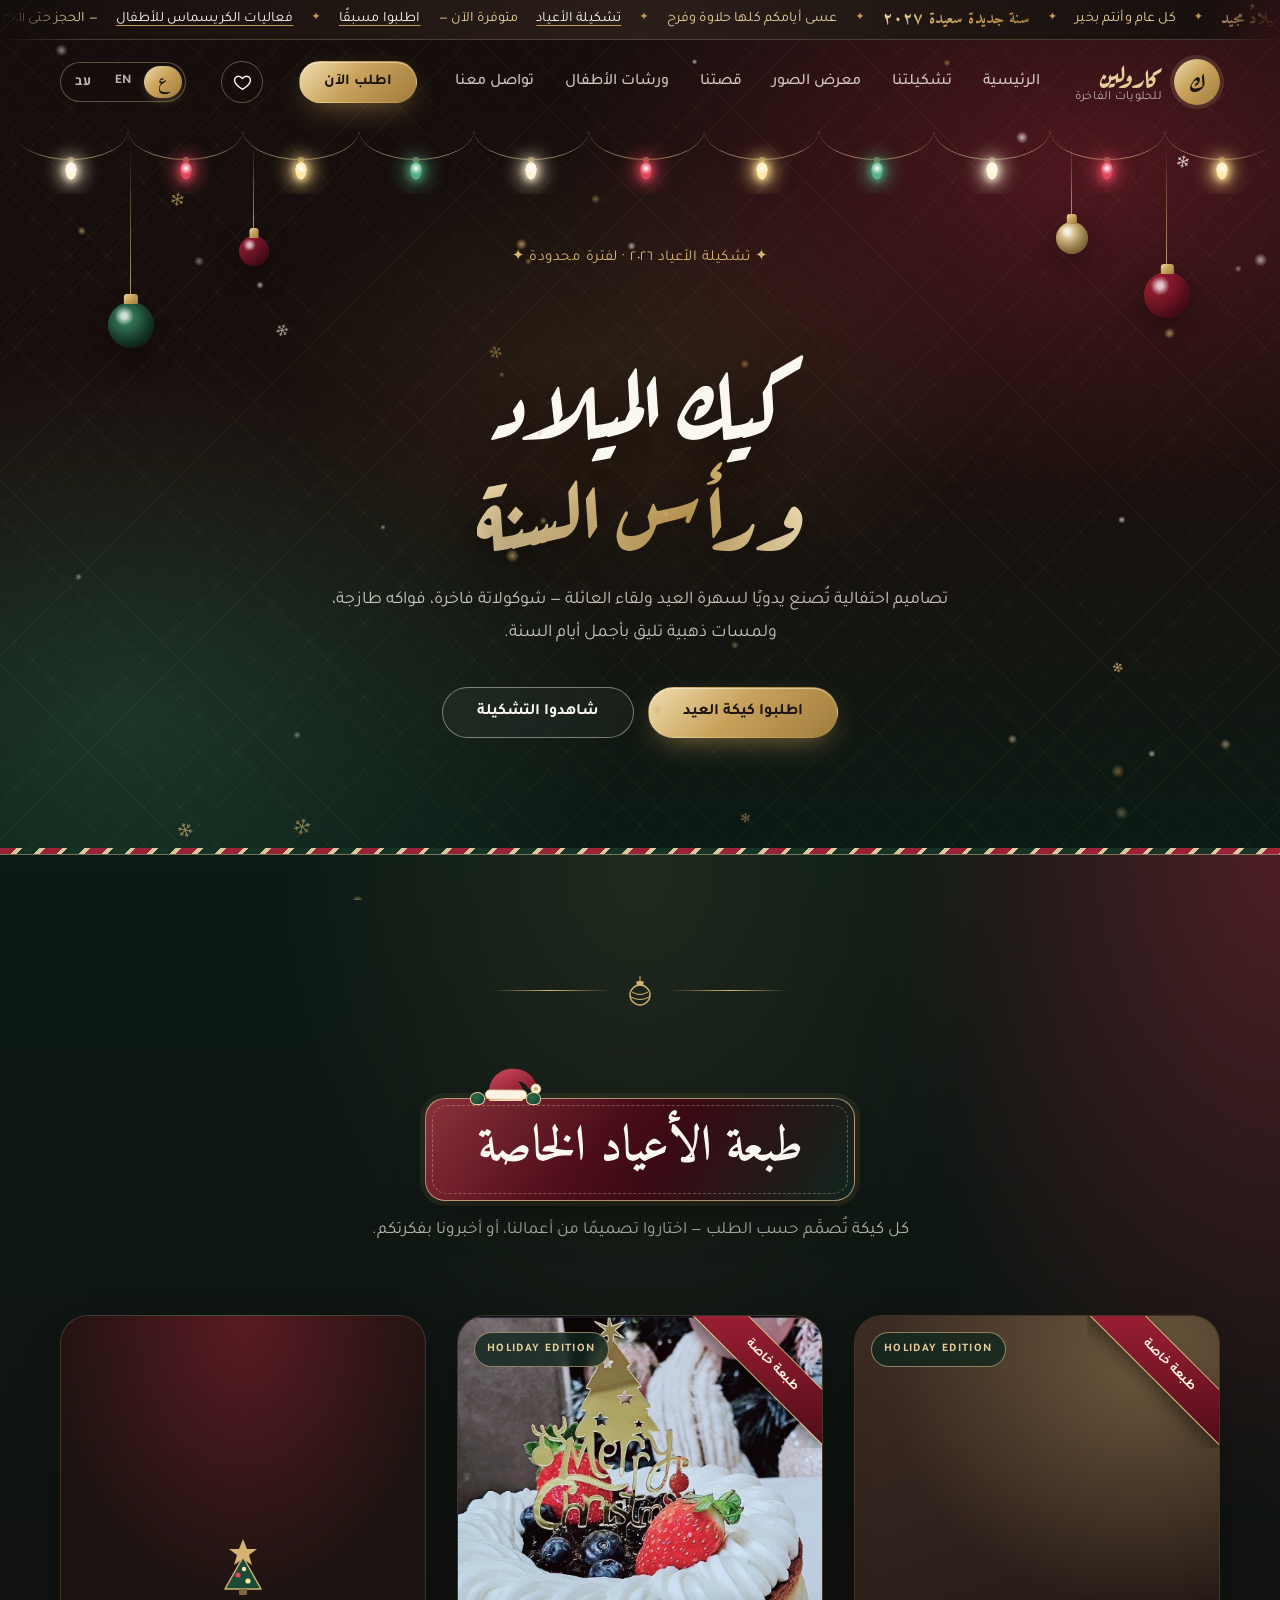
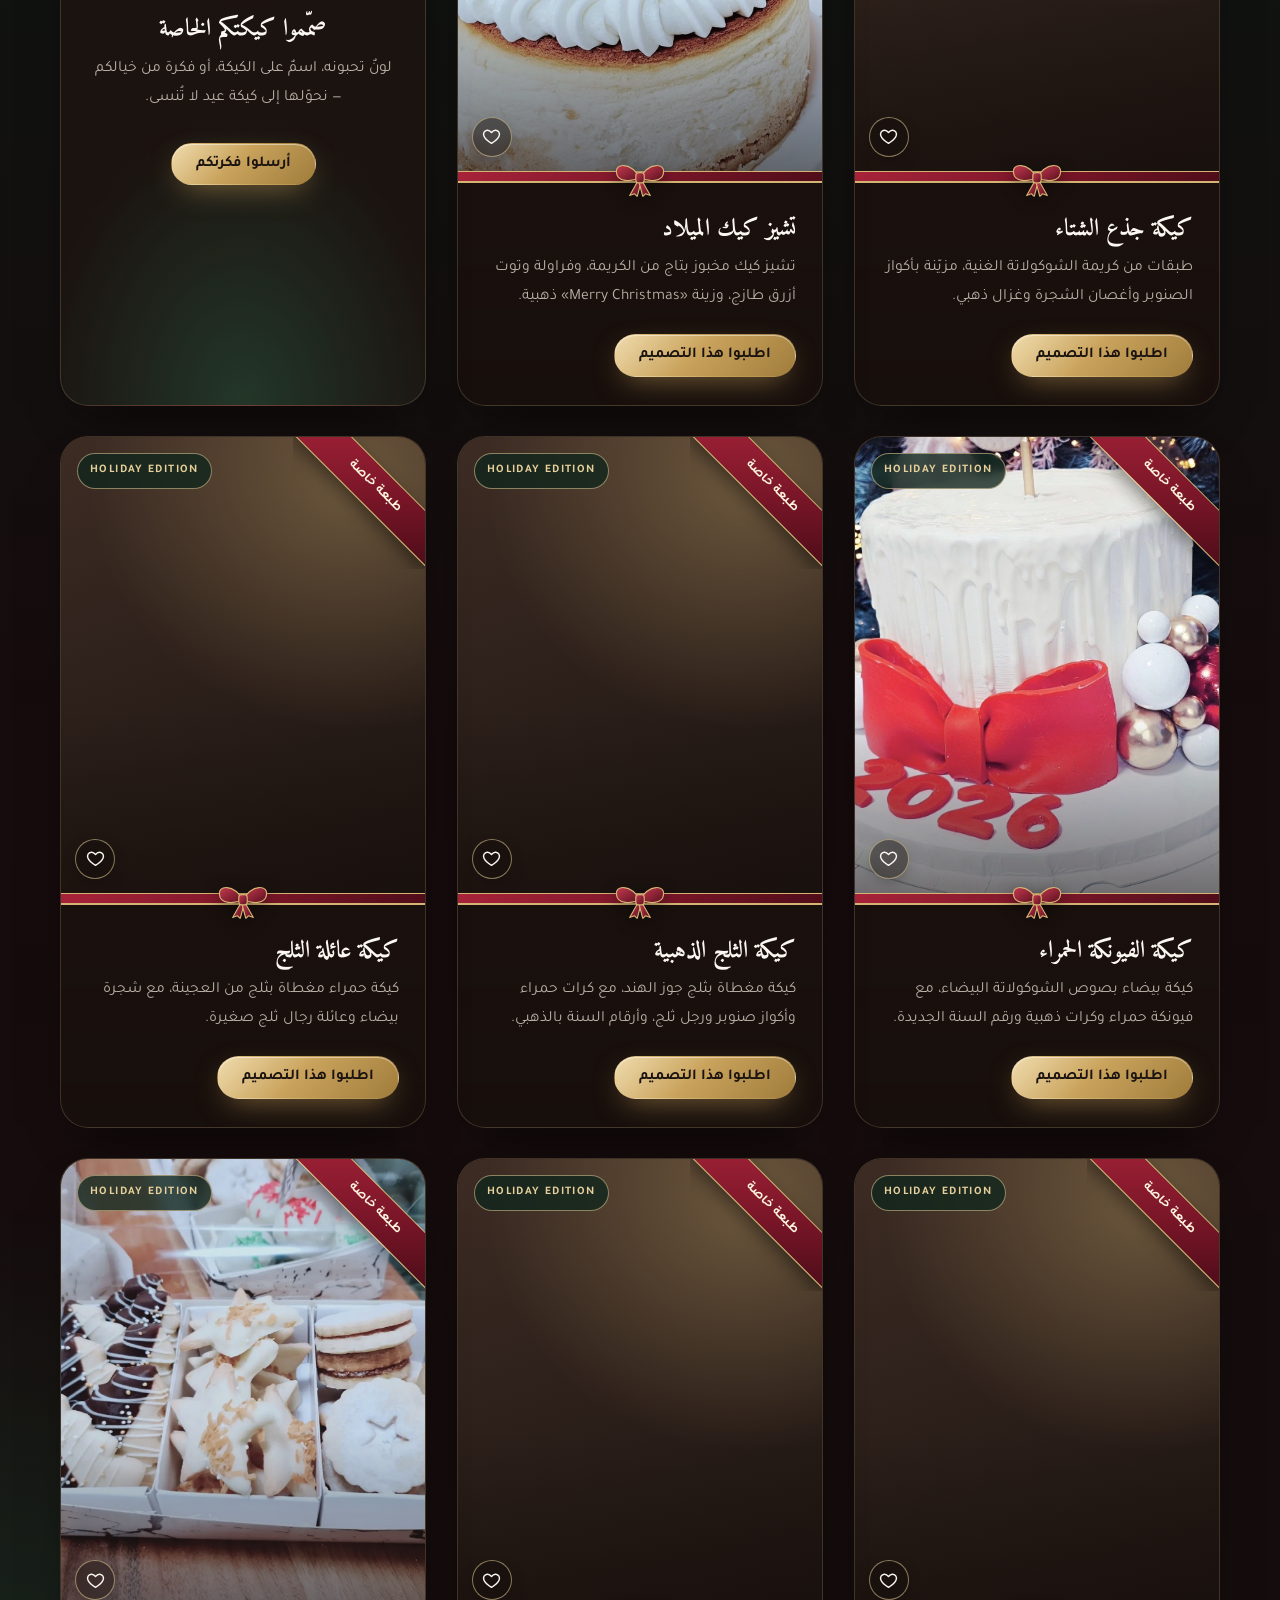
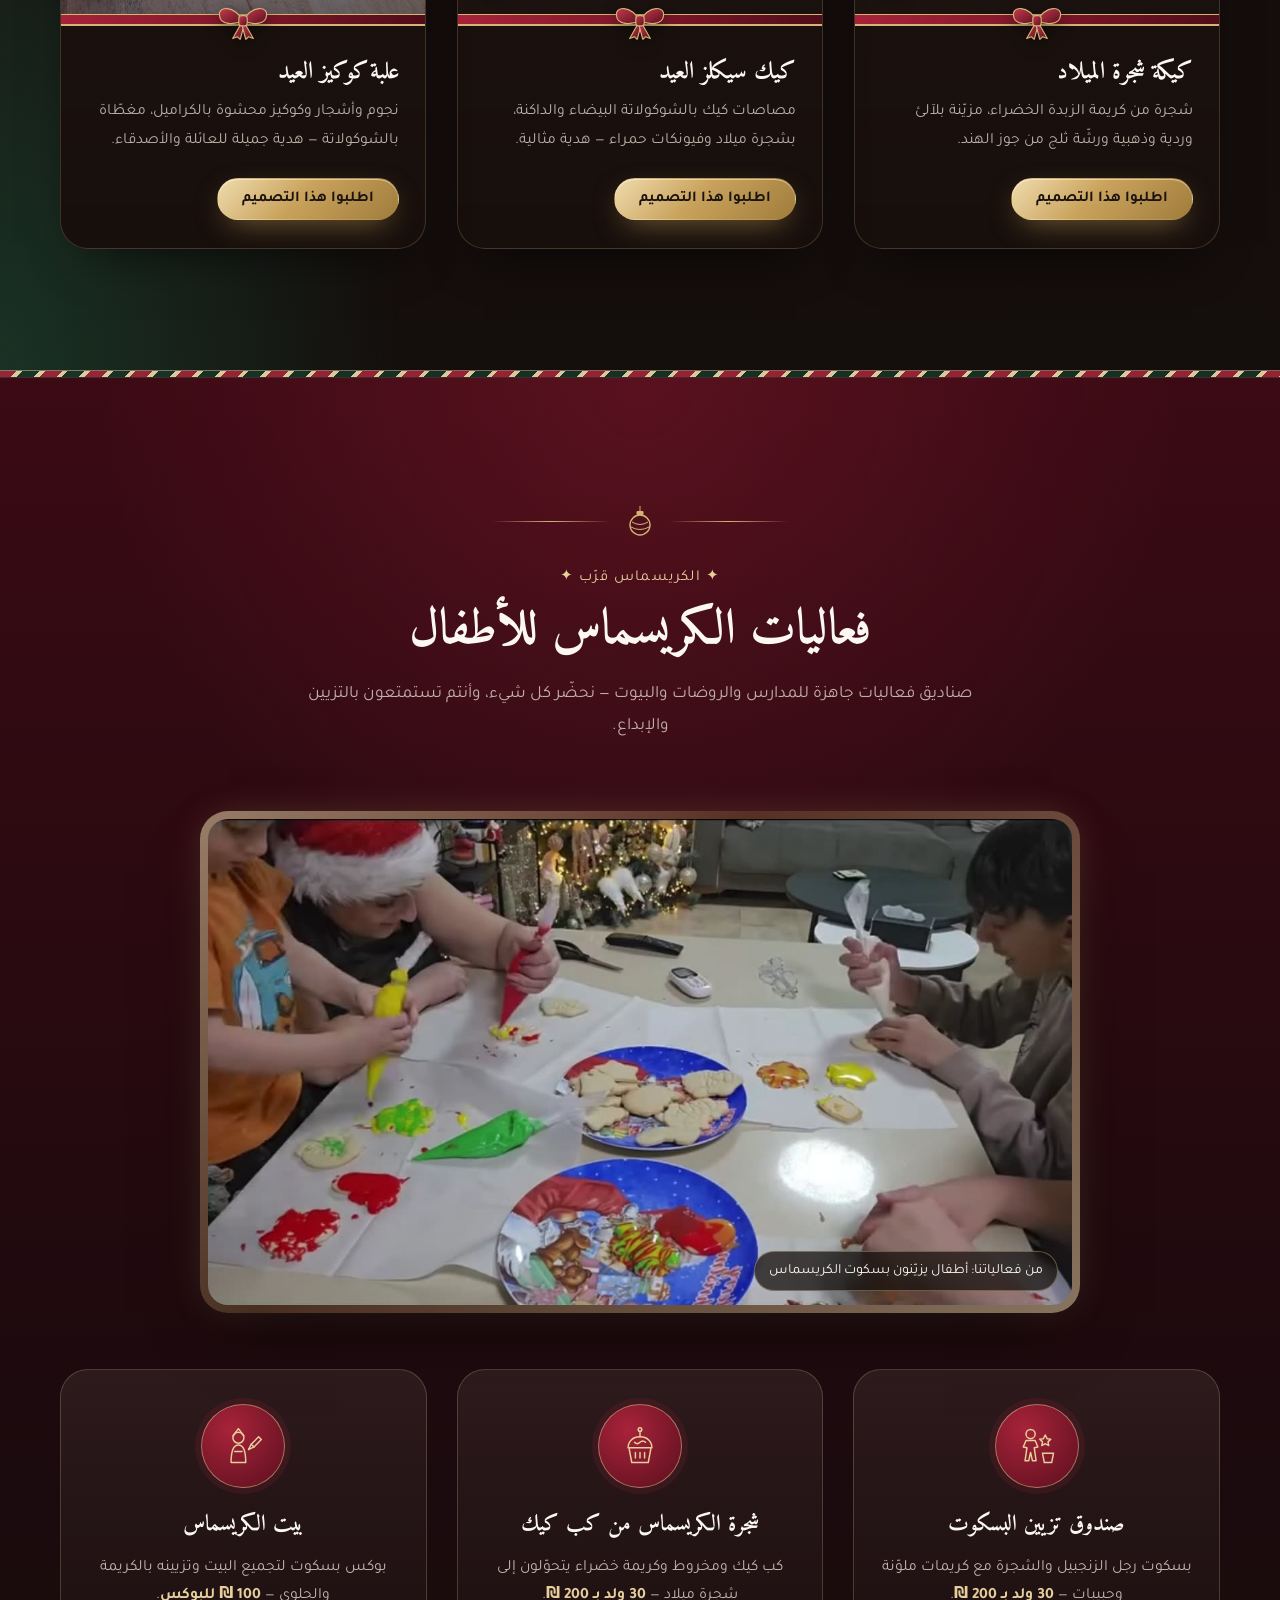
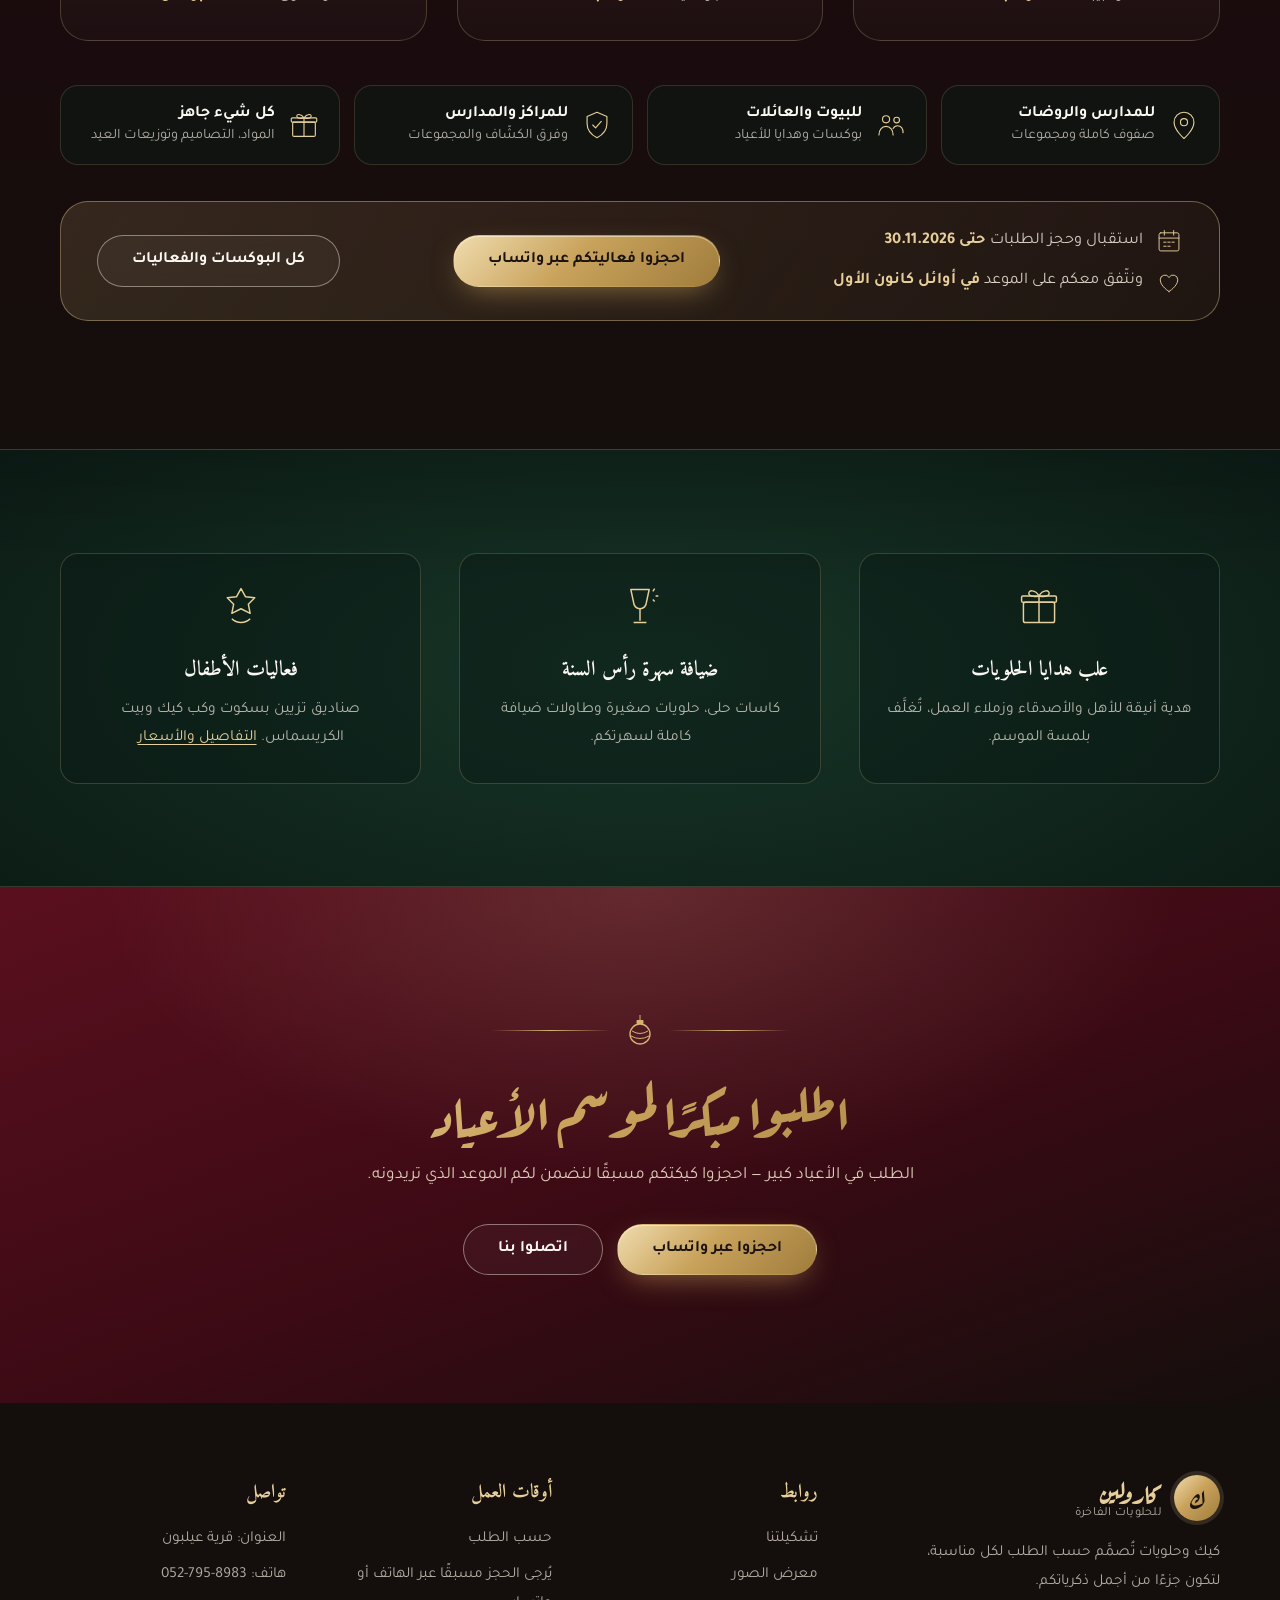
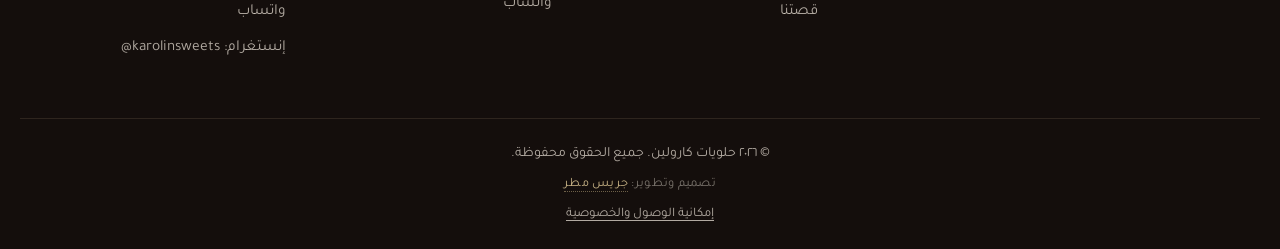
==== commit 3a42d736: "Add trilingual accessibility statement and privacy policy page, skip links and footer link Co-Author" ====
--- a/christmas.html
+++ b/christmas.html
@@ -25,6 +25,7 @@
   <link rel="stylesheet" href="xmas.css">
 </head>
 <body class="page-gallery">
+  <a class="skip-link" href="#main">تخطٍّ إلى المحتوى</a>
 
   <!-- ================= شريط تهاني الأعياد ================= -->
   <div class="festive-bar" role="region" aria-label="تهاني الأعياد">
@@ -81,7 +82,7 @@
     </div>
   </header>
 
-  <main>
+  <main id="main">
 
     <!-- ================= واجهة الأعياد ================= -->
     <section class="xhero" aria-labelledby="xhero-title">
@@ -447,6 +448,7 @@
     <div class="container footer__bottom">
       <p>© ٢٠٢٦ حلويات كارولين. جميع الحقوق محفوظة.</p>
       <p class="footer__credit">تصميم وتطوير: <a href="https://wa.me/972526802717?text=%D9%85%D8%B1%D8%AD%D8%A8%D9%8B%D8%A7%20%D8%AC%D8%B1%D9%8A%D8%B3%D8%8C%20%D8%B4%D9%81%D8%AA%20%D9%85%D9%88%D9%82%D8%B9%20%D8%AD%D9%84%D9%88%D9%8A%D8%A7%D8%AA%20%D9%83%D8%A7%D8%B1%D9%88%D9%84%D9%8A%D9%86%20%D9%88%D8%A8%D8%AF%D9%8A%20%D8%A3%D8%B3%D8%AA%D9%81%D8%B3%D8%B1%20%D8%B9%D9%86%20%D8%AA%D8%B5%D9%85%D9%8A%D9%85%20%D9%85%D9%88%D9%82%D8%B9%20%F0%9F%99%82" target="_blank" rel="noopener">جريس مطر</a></p>
+      <p class="footer__legal"><a href="accessibility.html">إمكانية الوصول والخصوصية</a></p>
     </div>
   </footer>
 
--- a/style.css
+++ b/style.css
@@ -1826,3 +1826,40 @@
 .footer__credit { margin: 6px 0 0; font-size: .8rem; color: rgba(245, 237, 225, .45); letter-spacing: .02em; }
 .footer__credit a { color: var(--gold-300); opacity: .85; text-decoration: none; border-block-end: 1px dotted rgba(230, 207, 154, .5); transition: opacity .3s var(--ease); }
 .footer__credit a:hover { opacity: 1; }
+
+/* =========================================================
+   إمكانية الوصول: رابط التخطي + صفحة إمكانية الوصول والخصوصية
+   ========================================================= */
+.skip-link {
+  position: fixed; inset-block-start: 10px; inset-inline-start: 10px; z-index: 300;
+  padding: 12px 20px; border-radius: 999px;
+  font: 700 1rem/1 var(--font-body); color: var(--cocoa-900); background: var(--gold-grad);
+  transform: translateY(-160%); transition: transform .25s var(--ease);
+}
+.skip-link:focus { transform: none; outline: 2px solid var(--cream-50); outline-offset: 3px; }
+.footer__legal { margin: 6px 0 0; font-size: .82rem; }
+.footer__legal a { color: rgba(245, 237, 225, .7); text-decoration: underline; text-underline-offset: 4px; }
+.footer__legal a:hover { color: var(--gold-300); }
+
+.legal-wrap { max-inline-size: 820px; }
+.legal { display: none; color: var(--ink); line-height: 1.9; font-size: 1.05rem; }
+html:not([lang="en"]):not([lang="he"]) .legal[lang="ar"],
+html[lang="he"] .legal[lang="he"],
+html[lang="en"] .legal[lang="en"] { display: block; }
+.legal[lang="he"] { font-family: "Heebo", var(--font-body); }
+.legal h2 {
+  margin: 0 0 14px; padding-block-start: 8px;
+  font-family: var(--font-serif); font-size: clamp(1.8rem, 3.4vw, 2.4rem); line-height: 1.35; color: var(--cocoa-900);
+}
+.legal h2 + p { margin-block-start: 0; }
+.legal h2:not(:first-child) { margin-block-start: 56px; padding-block-start: 40px; border-block-start: 1px solid rgba(193, 154, 85, .35); }
+.legal h3 { margin: 30px 0 10px; font-family: var(--font-serif); font-size: 1.35rem; color: var(--cocoa-800); }
+.legal ul { margin: 0; padding-inline-start: 1.3em; display: grid; gap: 8px; }
+.legal li::marker { color: var(--gold-500); }
+.legal a { color: var(--cocoa-800); font-weight: 700; text-decoration: underline; text-decoration-color: var(--gold-500); text-underline-offset: 4px; }
+.legal-card {
+  margin: 6px 0 16px; padding: 20px 24px; border-radius: var(--radius);
+  background: #fff; border: 1px solid rgba(193, 154, 85, .35); box-shadow: var(--shadow-sm);
+}
+.legal-card p { margin: 4px 0; }
+.legal-date { margin-block-start: 28px; font-size: .9rem; color: rgba(42, 29, 23, .65); }
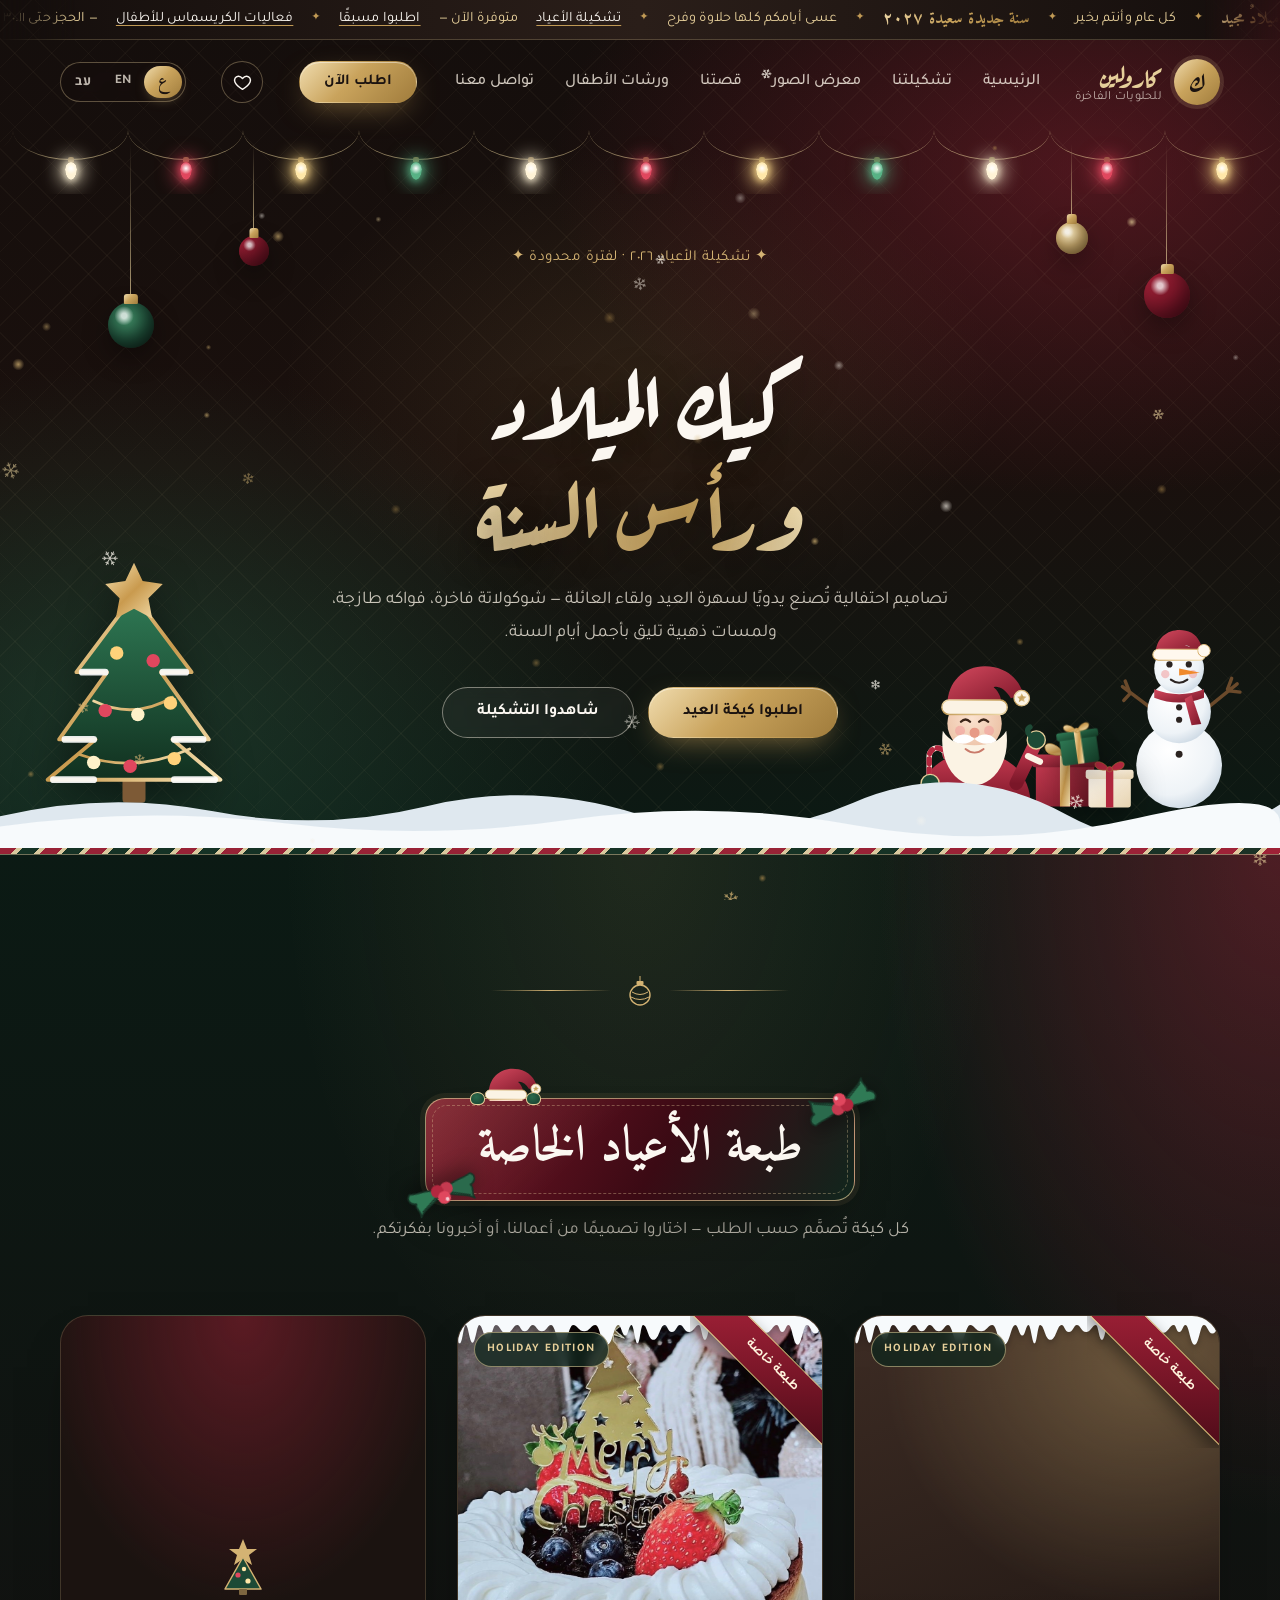
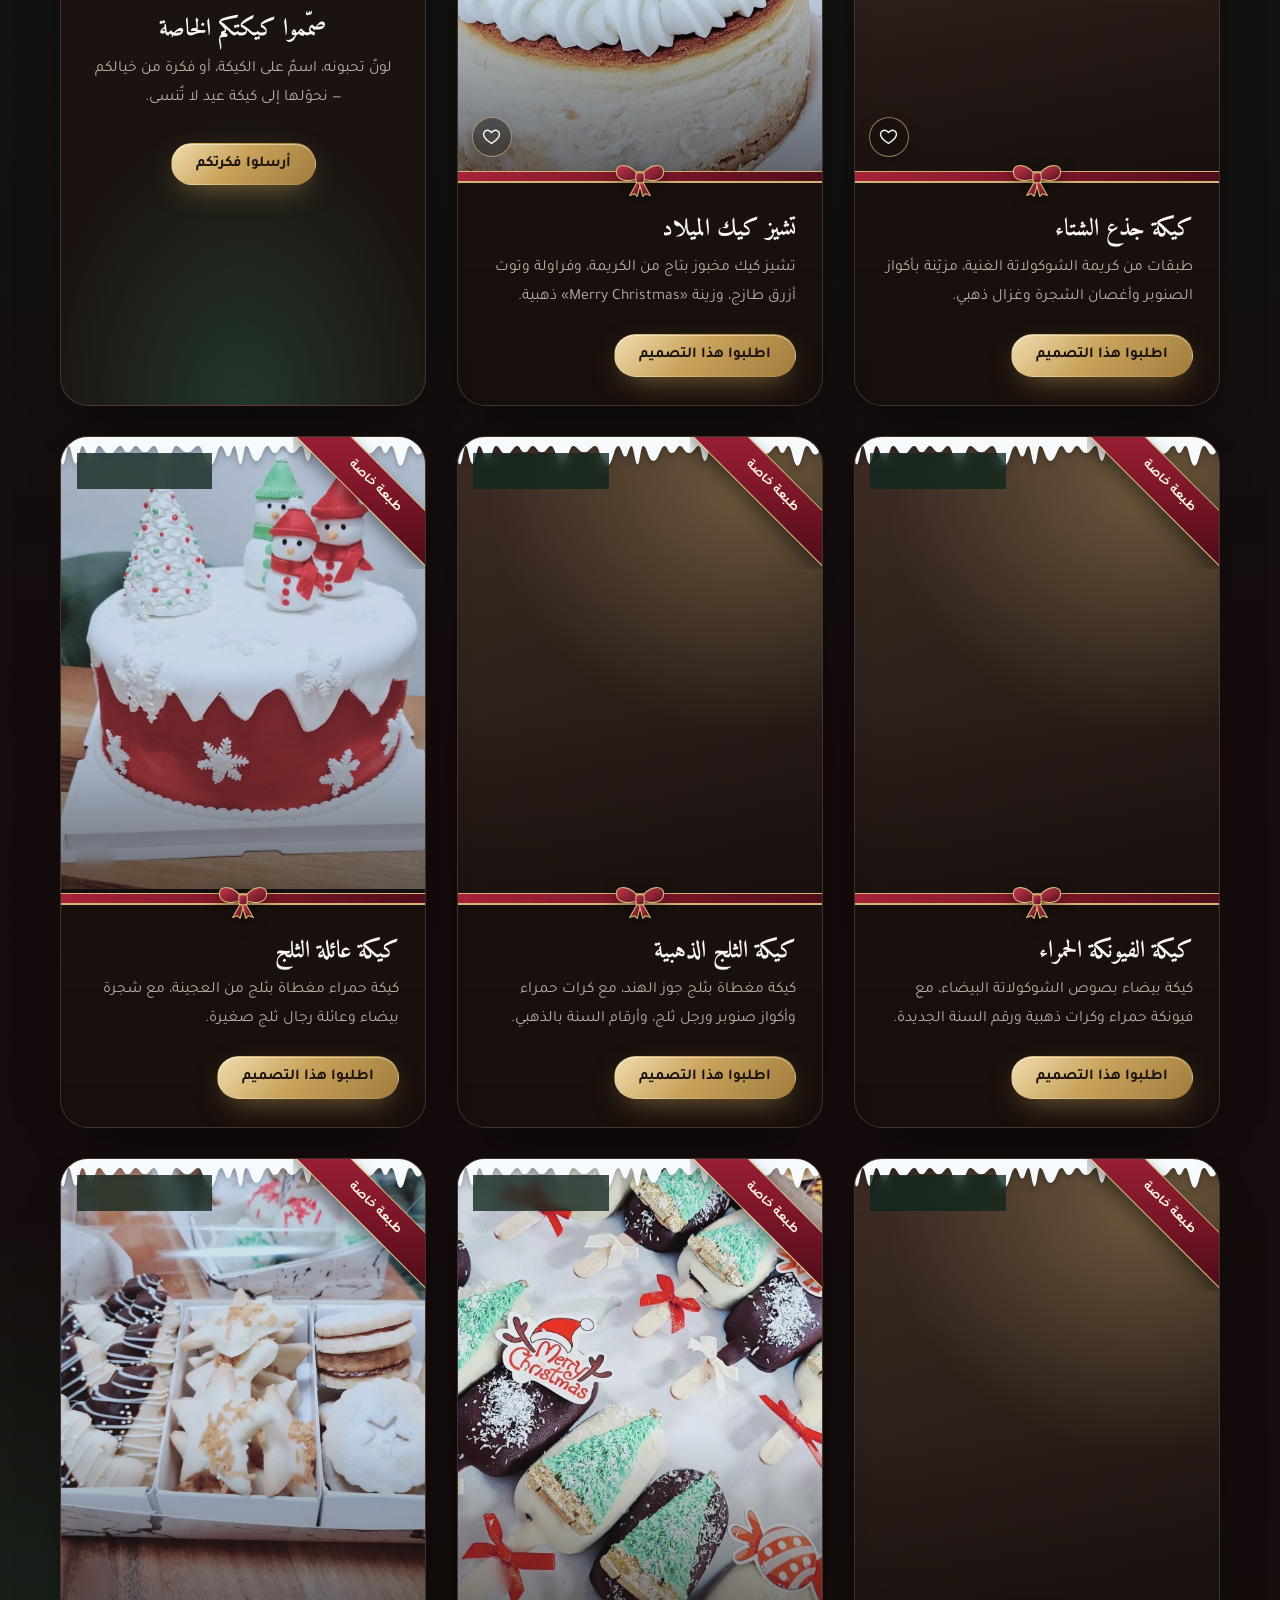
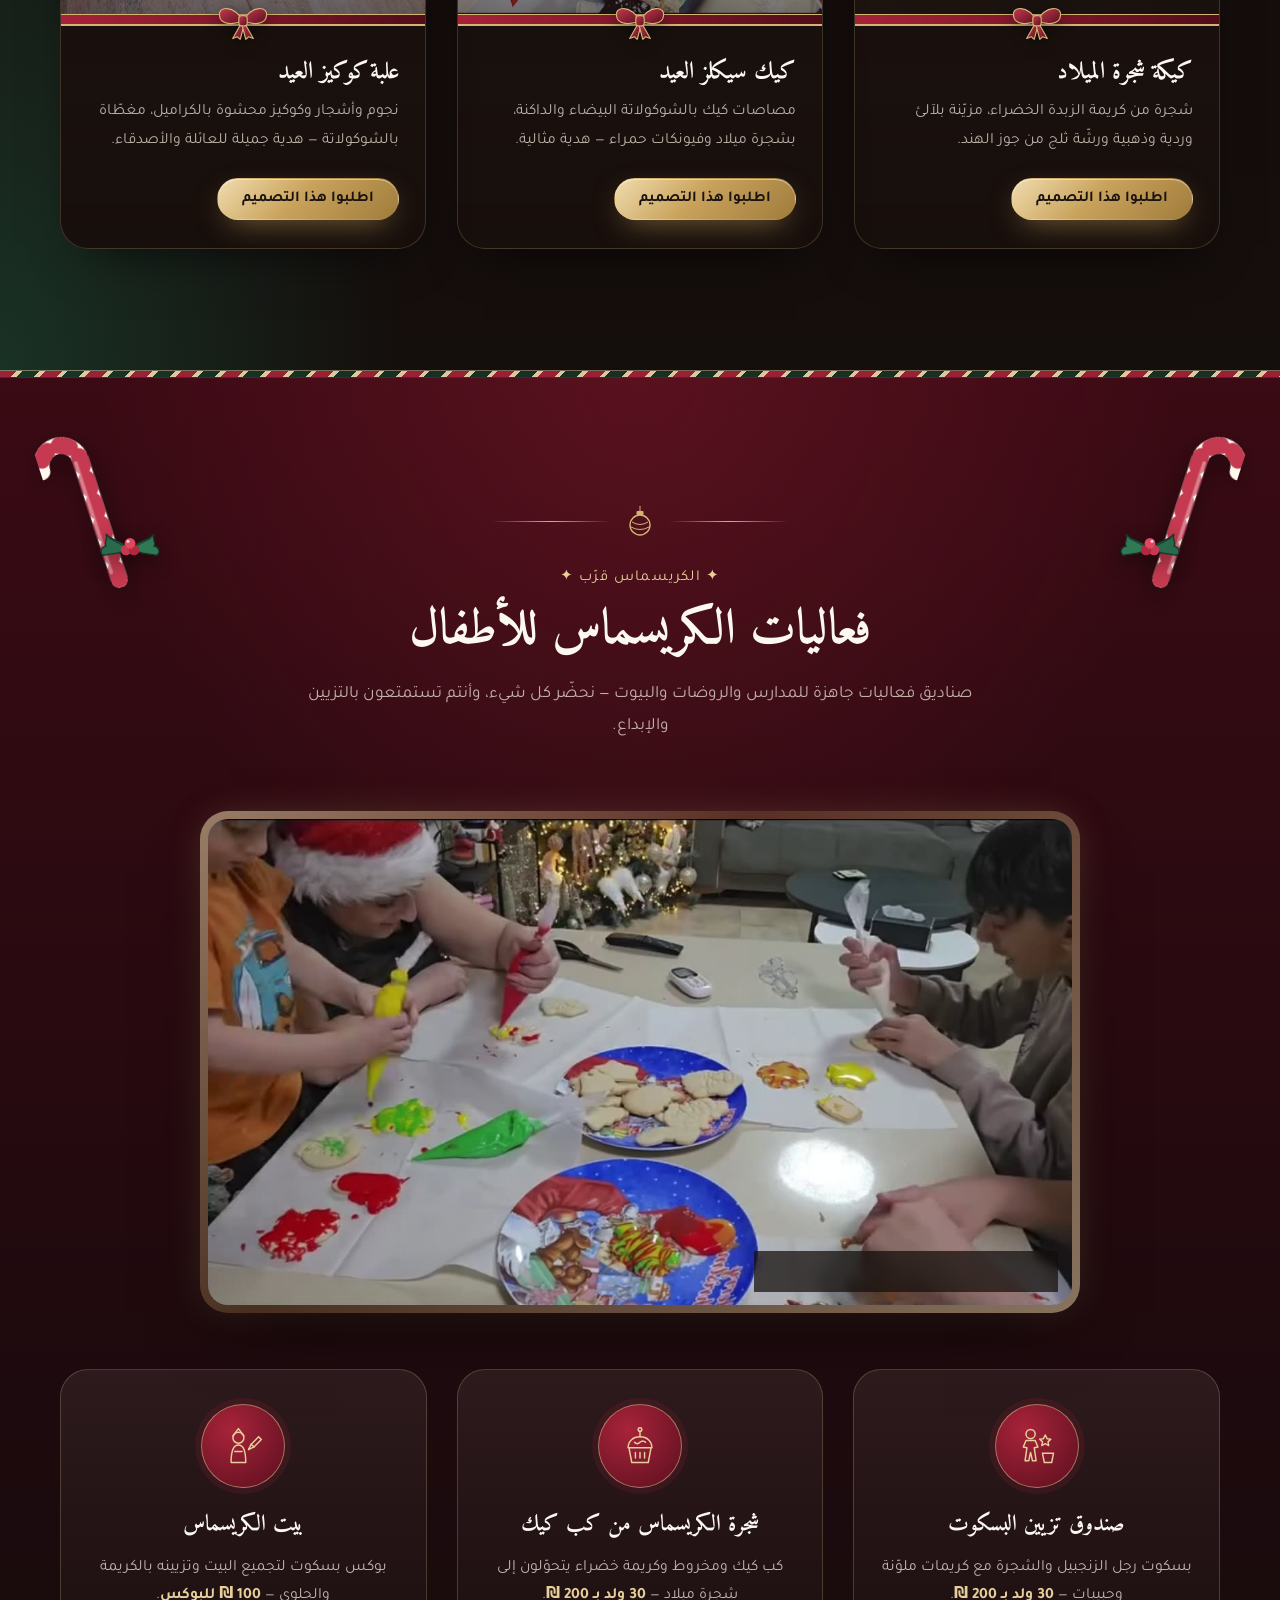
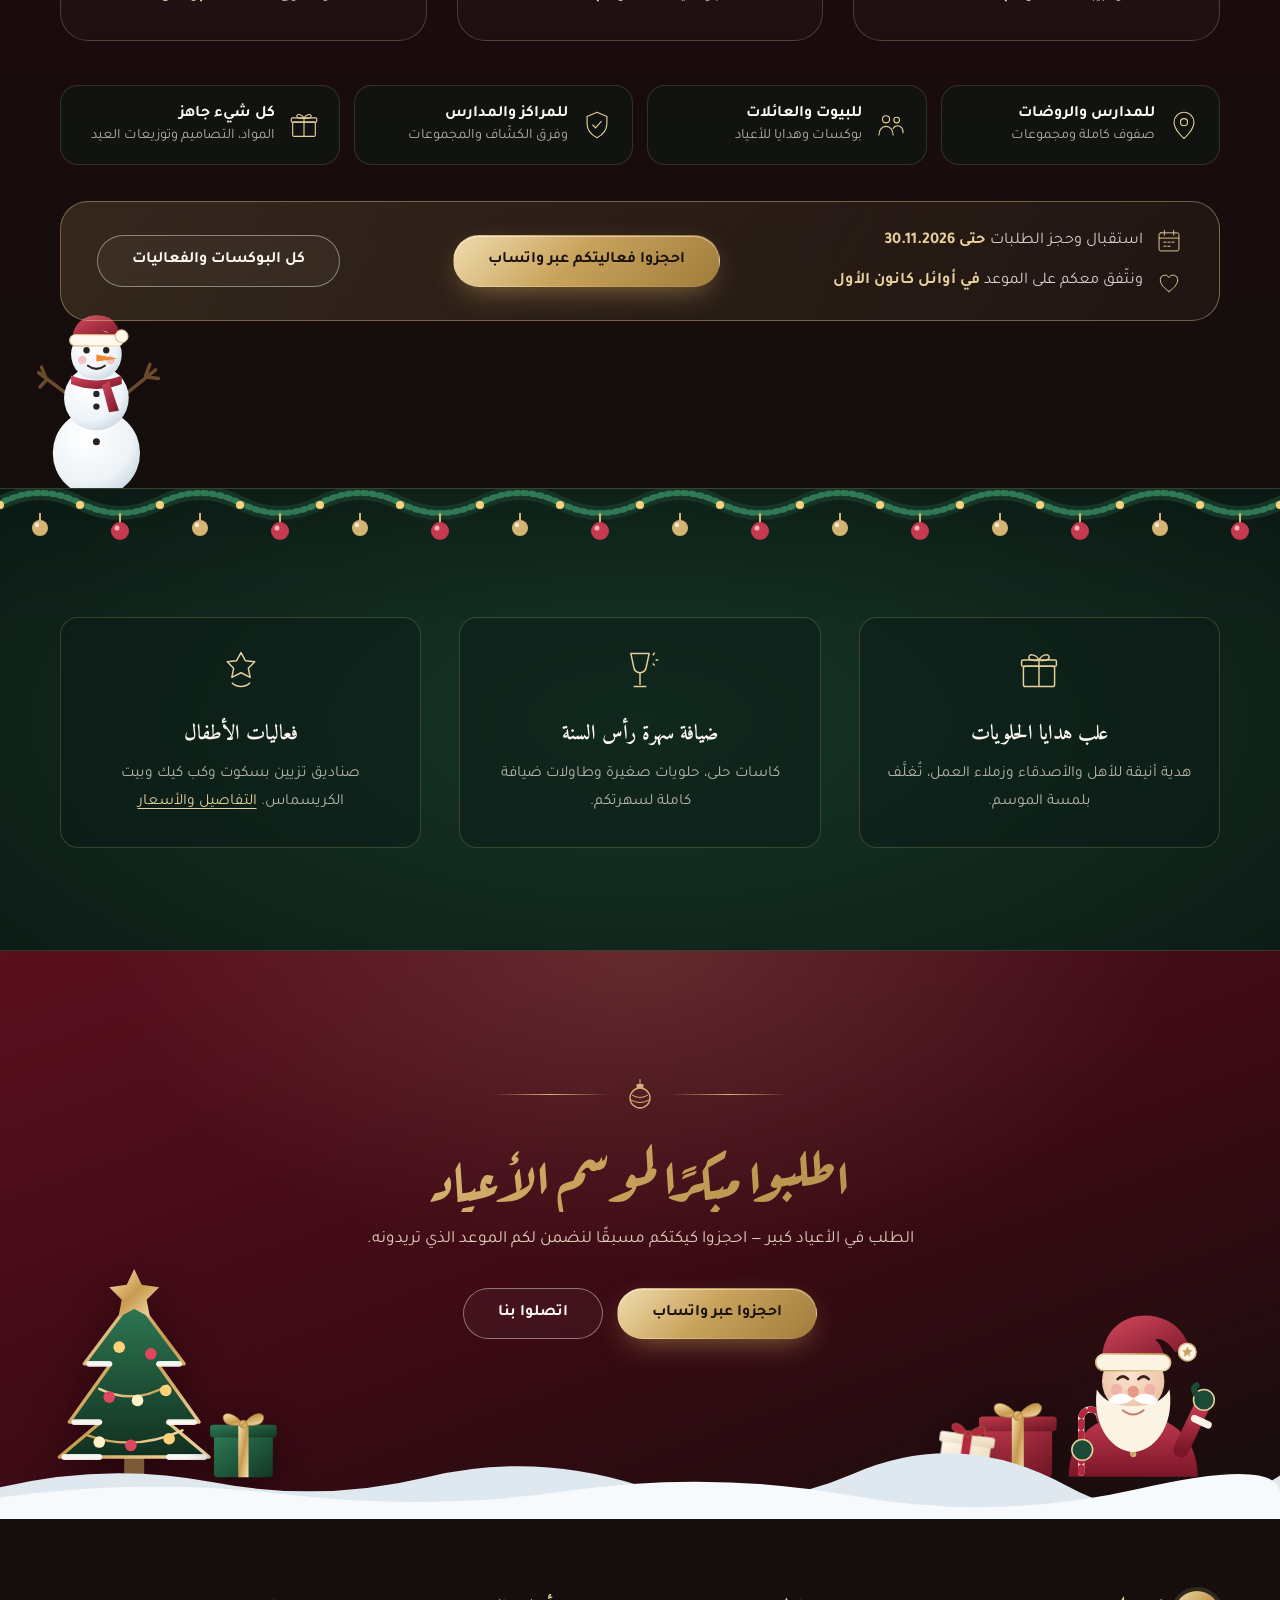
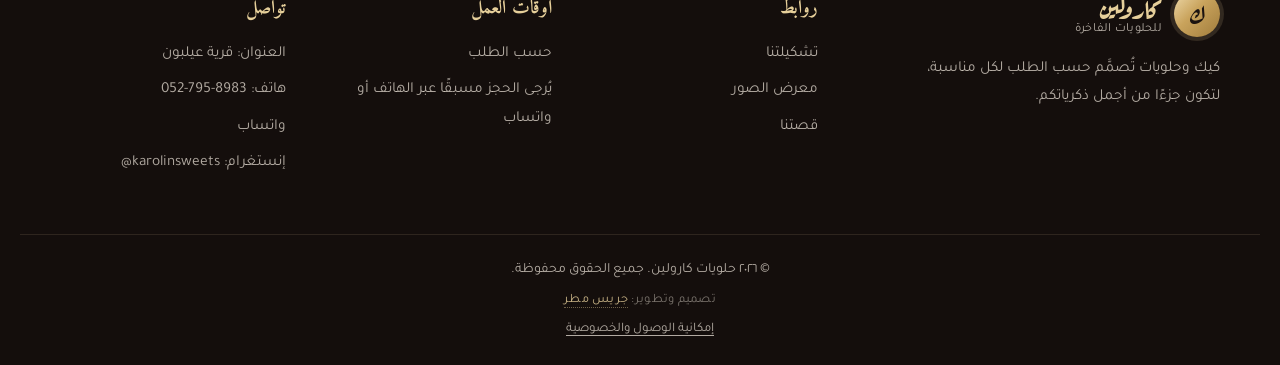
==== commit 2c8bd78d: "Decorate the Christmas page: tree, Santa, snowman, gifts, flying sleigh, snow caps, holly, candy can" ====
--- a/christmas.html
+++ b/christmas.html
@@ -26,6 +26,79 @@
 </head>
 <body class="page-gallery">
   <a class="skip-link" href="#main">تخطٍّ إلى المحتوى</a>
+  <svg class="x-sprite" aria-hidden="true" focusable="false" width="0" height="0">
+    <defs>
+      <linearGradient id="xg-gold" x1="0" y1="0" x2="1" y2="1"><stop offset="0" stop-color="#f7e3b3"/><stop offset=".5" stop-color="#c99a4e"/><stop offset="1" stop-color="#f7e3b3"/></linearGradient>
+      <linearGradient id="xg-pine" x1="0" y1="0" x2="0" y2="1"><stop offset="0" stop-color="#2f7a55"/><stop offset="1" stop-color="#11301f"/></linearGradient>
+    </defs>
+    <symbol id="x-tree" viewBox="0 0 200 260">
+      <rect x="88" y="222" width="24" height="34" rx="4" fill="#7d5a36"/>
+      <path d="M100 40 L160 120 H128 L178 190 H140 L190 232 H10 L60 190 H22 L72 120 H40 Z" fill="url(#xg-pine)" stroke="url(#xg-gold)" stroke-width="4" stroke-linejoin="round"/>
+      <path d="M46 120 h24 M130 120 h24 M28 190 h30 M142 190 h30 M16 232 h42 M142 232 h42" stroke="#fff" stroke-width="7" stroke-linecap="round" opacity=".9"/>
+      <path d="M58 150 Q100 170 140 146 M44 206 Q100 226 158 200" fill="none" stroke="url(#xg-gold)" stroke-width="3" stroke-linecap="round"/>
+      <circle class="xt-light" cx="82" cy="100" r="7" fill="#ffd27a"/><circle class="xt-light" cx="120" cy="108" r="7" fill="#e0475e"/>
+      <circle class="xt-light" cx="70" cy="160" r="7" fill="#e0475e"/><circle class="xt-light" cx="104" cy="164" r="7" fill="#fff2c9"/><circle class="xt-light" cx="138" cy="152" r="7" fill="#ffd27a"/>
+      <circle class="xt-light" cx="58" cy="214" r="7" fill="#fff2c9"/><circle class="xt-light" cx="96" cy="218" r="7" fill="#e0475e"/><circle class="xt-light" cx="142" cy="210" r="7" fill="#ffd27a"/>
+      <path class="xt-star" d="M100 6 l9 19 21 3-15 15 4 21-19-10-19 10 4-21-15-15 21-3z" fill="url(#xg-gold)"/>
+    </symbol>
+    <symbol id="x-gift-red" viewBox="0 0 120 120">
+    <linearGradient id="x-gift-red-b" x1="0" y1="0" x2="1" y2="1"><stop offset="0" stop-color="#c53a50"/><stop offset="1" stop-color="#6a1422"/></linearGradient>
+    <rect x="14" y="48" width="92" height="68" rx="6" fill="url(#x-gift-red-b)"/>
+    <rect x="8" y="34" width="104" height="20" rx="5" fill="url(#x-gift-red-b)"/>
+    <rect x="52" y="34" width="16" height="82" fill="url(#xg-gold)"/>
+    <path d="M60 34 C44 10 22 14 30 28 C34 36 50 36 60 34 Z M60 34 C76 10 98 14 90 28 C86 36 70 36 60 34 Z" fill="url(#xg-gold)" stroke="#a87a35" stroke-width="1.2"/>
+    <circle cx="60" cy="33" r="6" fill="url(#xg-gold)" stroke="#a87a35" stroke-width="1.2"/>
+  </symbol>
+    <symbol id="x-gift-green" viewBox="0 0 120 120">
+    <linearGradient id="x-gift-green-b" x1="0" y1="0" x2="1" y2="1"><stop offset="0" stop-color="#2f7a55"/><stop offset="1" stop-color="#123824"/></linearGradient>
+    <rect x="14" y="48" width="92" height="68" rx="6" fill="url(#x-gift-green-b)"/>
+    <rect x="8" y="34" width="104" height="20" rx="5" fill="url(#x-gift-green-b)"/>
+    <rect x="52" y="34" width="16" height="82" fill="url(#xg-gold)"/>
+    <path d="M60 34 C44 10 22 14 30 28 C34 36 50 36 60 34 Z M60 34 C76 10 98 14 90 28 C86 36 70 36 60 34 Z" fill="url(#xg-gold)" stroke="#a87a35" stroke-width="1.2"/>
+    <circle cx="60" cy="33" r="6" fill="url(#xg-gold)" stroke="#a87a35" stroke-width="1.2"/>
+  </symbol>
+    <symbol id="x-gift-cream" viewBox="0 0 120 120">
+    <linearGradient id="x-gift-cream-b" x1="0" y1="0" x2="1" y2="1"><stop offset="0" stop-color="#fff8ee"/><stop offset="1" stop-color="#e6d3b0"/></linearGradient>
+    <rect x="14" y="48" width="92" height="68" rx="6" fill="url(#x-gift-cream-b)"/>
+    <rect x="8" y="34" width="104" height="20" rx="5" fill="url(#x-gift-cream-b)"/>
+    <rect x="52" y="34" width="16" height="82" fill="#b3283f"/>
+    <path d="M60 34 C44 10 22 14 30 28 C34 36 50 36 60 34 Z M60 34 C76 10 98 14 90 28 C86 36 70 36 60 34 Z" fill="#b3283f" stroke="#a87a35" stroke-width="1.2"/>
+    <circle cx="60" cy="33" r="6" fill="#b3283f" stroke="#a87a35" stroke-width="1.2"/>
+  </symbol>
+    <symbol id="x-holly" viewBox="0 0 120 80">
+      <path d="M58 46 C46 32 34 36 24 24 C28 32 20 36 24 42 C16 44 14 52 20 56 C32 52 44 56 58 46 Z" fill="#2a6a4c" stroke="#173527" stroke-width="2"/>
+      <path d="M62 46 C74 32 86 36 96 24 C92 32 100 36 96 42 C104 44 106 52 100 56 C88 52 76 56 62 46 Z" fill="#2f7a55" stroke="#173527" stroke-width="2"/>
+      <path d="M58 46 L28 30 M62 46 L92 30" stroke="#173527" stroke-width="1.4"/>
+      <circle cx="54" cy="48" r="8" fill="#c53a50"/><circle cx="66" cy="48" r="8" fill="#b3283f"/><circle cx="60" cy="38" r="8" fill="#e0475e"/>
+      <circle cx="57" cy="35" r="2.4" fill="#fff" opacity=".7"/>
+    </symbol>
+    <symbol id="x-cane" viewBox="0 0 70 210">
+      <path d="M46 200 V62 A22 22 0 0 0 2 62" fill="none" stroke="#fff8ee" stroke-width="18" stroke-linecap="round"/>
+      <path d="M46 200 V62 A22 22 0 0 0 2 62" fill="none" stroke="#c53a50" stroke-width="18" stroke-linecap="round" stroke-dasharray="12 14"/>
+      <path d="M40 190 V64" stroke="#fff" stroke-opacity=".35" stroke-width="4" stroke-linecap="round"/>
+    </symbol>
+    <symbol id="x-sleigh" viewBox="0 0 460 140">
+      <g fill="url(#xg-gold)" stroke="url(#xg-gold)" stroke-linecap="round">
+        <g id="x-deer">
+          <ellipse cx="70" cy="72" rx="34" ry="14" stroke="none"/>
+          <path d="M40 66 L28 44 L18 40" stroke-width="9" fill="none"/>
+          <ellipse cx="16" cy="38" rx="11" ry="7" stroke="none"/>
+          <path d="M18 32 L14 14 M14 22 L6 16 M16 18 L24 8 M20 32 L28 14 M26 20 L34 14" stroke-width="3" fill="none"/>
+          <path d="M50 82 L40 104 M60 84 L58 108 M86 82 L98 102 M94 78 L110 96" stroke-width="5" fill="none"/>
+          <path d="M104 70 L112 62" stroke-width="5" fill="none"/>
+        </g>
+        <use href="#x-deer" x="110" y="6"/>
+        <path d="M100 74 L250 82 M210 80 L262 84" stroke-width="2" fill="none" opacity=".8"/>
+        <path d="M262 64 H402 Q434 64 428 94 L420 104 H276 Q256 104 258 84 Z" stroke="none"/>
+        <path d="M250 118 H420 Q444 118 448 102" stroke-width="5" fill="none"/>
+        <path d="M282 104 L278 118 M400 104 L404 118" stroke-width="4" fill="none"/>
+        <circle cx="330" cy="40" r="11" stroke="none"/>
+        <path d="M318 34 L338 14 L344 32 Z" stroke="none"/>
+        <rect x="314" y="48" width="32" height="22" rx="8" stroke="none"/>
+        <circle cx="378" cy="52" r="18" stroke="none"/>
+      </g>
+    </symbol>
+  </svg>
 
   <!-- ================= شريط تهاني الأعياد ================= -->
   <div class="festive-bar" role="region" aria-label="تهاني الأعياد">
@@ -86,6 +159,70 @@
 
     <!-- ================= واجهة الأعياد ================= -->
     <section class="xhero" aria-labelledby="xhero-title">
+      <div class="x-deco" aria-hidden="true">
+        <svg class="x-sleigh" viewBox="0 0 460 140" aria-hidden="true" focusable="false"><use href="#x-sleigh"/></svg>
+        <div class="x-tree xh-tree"><svg class="" viewBox="0 0 200 260" aria-hidden="true" focusable="false"><use href="#x-tree"/></svg></div>
+        <div class="xh-gang">
+          <div class="xh-snowman"><svg viewBox="0 0 200 270" aria-hidden="true" focusable="false">
+  <defs>
+    <radialGradient id="xsn1w" cx=".38" cy=".32" r=".75"><stop offset="0" stop-color="#ffffff"/><stop offset=".7" stop-color="#eef3f7"/><stop offset="1" stop-color="#c9d6e2"/></radialGradient>
+    <linearGradient id="xsn1h" x1="0" y1="0" x2="1" y2="1"><stop offset="0" stop-color="#d4495e"/><stop offset="1" stop-color="#7a1628"/></linearGradient>
+    <linearGradient id="xsn1g" x1="0" y1="0" x2="1" y2="1"><stop offset="0" stop-color="#f7e3b3"/><stop offset=".5" stop-color="#c99a4e"/><stop offset="1" stop-color="#f7e3b3"/></linearGradient>
+  </defs>
+  <path d="M58 122 L18 92 M30 101 L20 112 M28 99 L22 84" stroke="#6b4a2b" stroke-width="5" stroke-linecap="round" fill="none"/>
+  <g class="snow__arm"><path d="M142 122 L184 88 M172 98 L188 100 M170 96 L176 80" stroke="#6b4a2b" stroke-width="5" stroke-linecap="round" fill="none"/></g>
+  <circle cx="100" cy="206" r="62" fill="url(#xsn1w)"/><circle cx="100" cy="128" r="46" fill="url(#xsn1w)"/><circle cx="100" cy="66" r="36" fill="url(#xsn1w)"/>
+  <circle cx="100" cy="122" r="4.5" fill="#2b2320"/><circle cx="100" cy="140" r="4.5" fill="#2b2320"/><circle cx="100" cy="190" r="5" fill="#2b2320"/>
+  <circle cx="86" cy="60" r="4.5" fill="#2b2320"/><circle cx="114" cy="60" r="4.5" fill="#2b2320"/>
+  <circle cx="80" cy="74" r="6" fill="#f19a9a" opacity=".55"/><circle cx="120" cy="74" r="6" fill="#f19a9a" opacity=".55"/>
+  <path d="M100 66 L130 72 L100 76 Z" fill="#f08a2c"/>
+  <path d="M88 82 q12 9 24 0" stroke="#2b2320" stroke-width="3" fill="none" stroke-linecap="round"/>
+  <path d="M64 96 Q100 110 136 96 L136 108 Q100 122 64 108 Z" fill="url(#xsn1h)"/><path d="M118 104 L132 146 L118 148 L108 110 Z" fill="url(#xsn1h)"/>
+  <path d="M66 46 C66 14 96 4 118 14 C128 20 132 30 134 40 L122 44 C120 36 114 32 108 32 C118 36 132 40 134 46 Z" fill="url(#xsn1h)"/>
+  <rect x="62" y="38" width="76" height="16" rx="8" fill="#fff8ee" stroke="url(#xsn1g)" stroke-width="1.6"/>
+  <circle cx="136" cy="40" r="9" fill="#fff8ee" stroke="url(#xsn1g)" stroke-width="1.4"/>
+</svg></div>
+          <svg class="x-gift xh-g1" viewBox="0 0 120 120" aria-hidden="true" focusable="false"><use href="#x-gift-red"/></svg>
+          <svg class="x-gift xh-g2" viewBox="0 0 120 120" aria-hidden="true" focusable="false"><use href="#x-gift-cream"/></svg>
+          <svg class="x-gift xh-g3" viewBox="0 0 120 120" aria-hidden="true" focusable="false"><use href="#x-gift-green"/></svg>
+          <div class="xh-santa"><svg viewBox="0 0 160 170" xmlns="http://www.w3.org/2000/svg" aria-hidden="true" focusable="false">
+    <defs>
+      <linearGradient id="xsa1coat" x1="0" y1="0" x2="0" y2="1"><stop offset="0" stop-color="#c53a50"/><stop offset="1" stop-color="#7a1628"/></linearGradient>
+      <linearGradient id="xsa1hat" x1="0" y1="0" x2="1" y2="1"><stop offset="0" stop-color="#d4495e"/><stop offset="1" stop-color="#7a1628"/></linearGradient>
+      <linearGradient id="xsa1gold" x1="0" y1="0" x2="1" y2="1"><stop offset="0" stop-color="#f0dcae"/><stop offset=".5" stop-color="#c19a55"/><stop offset="1" stop-color="#f0dcae"/></linearGradient>
+      <radialGradient id="xsa1skin" cx=".45" cy=".4" r=".6"><stop offset="0" stop-color="#fbe2cf"/><stop offset="1" stop-color="#ecc2a6"/></radialGradient>
+    </defs>
+    <path d="M18 172 C18 130 48 112 80 112 C112 112 142 130 142 172 Z" fill="url(#xsa1coat)"/>
+    <path d="M80 112 V172" stroke="url(#xsa1gold)" stroke-width="2"/>
+    <circle cx="80" cy="132" r="3" fill="url(#xsa1gold)"/><circle cx="80" cy="150" r="3" fill="url(#xsa1gold)"/>
+    <g class="santa__cane">
+      <path d="M30 168 V116 a9 9 0 0 1 18 0" fill="none" stroke="#fbf3e4" stroke-width="6" stroke-linecap="round"/>
+      <path d="M30 168 V116 a9 9 0 0 1 18 0" fill="none" stroke="#b3283f" stroke-width="6" stroke-linecap="round" stroke-dasharray="5 6"/>
+      <circle cx="31" cy="146" r="10" fill="#1d4a36" stroke="#e6cf9a" stroke-width="1.5"/>
+    </g>
+    <g class="santa__arm">
+      <path d="M126 146 L146 104" stroke="url(#xsa1coat)" stroke-width="15" stroke-linecap="round" fill="none"/>
+      <path d="M139 116 l13 6" stroke="#fbf3e4" stroke-width="7" stroke-linecap="round"/>
+      <circle cx="148" cy="98" r="10" fill="#1d4a36" stroke="#e6cf9a" stroke-width="1.5"/>
+      <path d="M141 93 q-5 -6 0 -9" stroke="#1d4a36" stroke-width="6" stroke-linecap="round" fill="none"/>
+    </g>
+    <circle cx="80" cy="80" r="30" fill="url(#xsa1skin)"/>
+    <path d="M45 88 C40 126 62 148 80 148 C98 148 120 126 115 88 C108 100 96 104 80 104 C64 104 52 100 45 88 Z" fill="#fbf3e4"/>
+    <circle cx="64" cy="88" r="5.5" fill="#f19a9a" opacity=".55"/><circle cx="96" cy="88" r="5.5" fill="#f19a9a" opacity=".55"/>
+    <path d="M65 78 q5 -5 10 0 M85 78 q5 -5 10 0" stroke="#3a2418" stroke-width="2.6" stroke-linecap="round" fill="none"/>
+    <path d="M80 97 c-6 -7 -19 -7 -24 2 c7 5 18 4 24 -2 c6 6 17 7 24 2 c-5 -9 -18 -9 -24 -2z" fill="#fff"/>
+    <circle cx="80" cy="90" r="5.5" fill="#e79a86"/>
+    <path d="M70 108 q10 8 20 0" stroke="#c97a6a" stroke-width="2" stroke-linecap="round" fill="none"/>
+    <g class="santa__hat">
+      <path d="M50 60 C50 30 74 12 102 18 C120 22 130 34 134 48 L120 52 C114 42 106 38 101 40 C108 46 110 54 110 60 Z" fill="url(#xsa1hat)"/>
+      <rect x="44" y="54" width="72" height="16" rx="8" fill="#fbf3e4" stroke="url(#xsa1gold)" stroke-width="1.6"/>
+      <circle cx="132" cy="52" r="8.5" fill="#fbf3e4" stroke="url(#xsa1gold)" stroke-width="1.4"/>
+      <path d="M132 46.5 l1.6 3.4 3.7.4-2.8 2.5.8 3.6-3.3-1.9-3.3 1.9.8-3.6-2.8-2.5 3.7-.4z" fill="url(#xsa1gold)"/>
+    </g>
+  </svg></div>
+        </div>
+        <svg class="x-ground" viewBox="0 0 1440 90" preserveAspectRatio="none" aria-hidden="true" focusable="false"><path d="M0 52 Q120 22 240 46 T480 40 T720 50 T960 36 T1200 50 T1440 38 V90 H0Z" fill="#dfe8ef"/><path d="M0 64 Q160 40 320 60 T640 56 T960 62 T1280 54 T1440 60 V90 H0Z" fill="#f7fafc"/></svg>
+      </div>
       <div class="garland" aria-hidden="true">
       <span class="garland__swag" style="--i:0"></span>
       <span class="garland__swag" style="--i:1"></span>
@@ -153,6 +290,8 @@
         <header class="xsec-head">
           <div class="xdivider" aria-hidden="true"><span></span><svg viewBox="0 0 26 30" aria-hidden="true"><line x1="13" y1="0" x2="13" y2="6" stroke="currentColor" stroke-width="1"/><rect x="9.5" y="5" width="7" height="4" rx="1" fill="currentColor"/><circle cx="13" cy="19" r="10" fill="none" stroke="currentColor" stroke-width="1.4"/><path d="M5 16 Q13 21 21 16 M4 21 Q13 26 22 21" fill="none" stroke="currentColor" stroke-width="1"/></svg><span></span></div>
           <div class="xplaque">
+            <svg class="x-holly xp-holly1" viewBox="0 0 120 80" aria-hidden="true" focusable="false"><use href="#x-holly"/></svg>
+            <svg class="x-holly xp-holly2" viewBox="0 0 120 80" aria-hidden="true" focusable="false"><use href="#x-holly"/></svg>
             <div class="xplaque__santa" aria-hidden="true"><div class="xplaque__santa-in"><svg viewBox="0 0 160 170" xmlns="http://www.w3.org/2000/svg" aria-hidden="true" focusable="false">
     <defs>
       <linearGradient id="xpcoat" x1="0" y1="0" x2="0" y2="1"><stop offset="0" stop-color="#c53a50"/><stop offset="1" stop-color="#7a1628"/></linearGradient>
@@ -310,6 +449,31 @@
 
     <!-- ================= فعاليات الكريسماس للأطفال ================= -->
     <section class="section xact" id="xmas-activities" aria-labelledby="xact-title">
+      <div class="x-deco" aria-hidden="true">
+        <svg class="x-cane xa-cane1" viewBox="0 0 70 210" aria-hidden="true" focusable="false"><use href="#x-cane"/></svg>
+        <svg class="x-cane xa-cane2" viewBox="0 0 70 210" aria-hidden="true" focusable="false"><use href="#x-cane"/></svg>
+        <svg class="x-holly xa-holly1" viewBox="0 0 120 80" aria-hidden="true" focusable="false"><use href="#x-holly"/></svg>
+        <svg class="x-holly xa-holly2" viewBox="0 0 120 80" aria-hidden="true" focusable="false"><use href="#x-holly"/></svg>
+        <div class="xa-snowman"><svg viewBox="0 0 200 270" aria-hidden="true" focusable="false">
+  <defs>
+    <radialGradient id="xsn2w" cx=".38" cy=".32" r=".75"><stop offset="0" stop-color="#ffffff"/><stop offset=".7" stop-color="#eef3f7"/><stop offset="1" stop-color="#c9d6e2"/></radialGradient>
+    <linearGradient id="xsn2h" x1="0" y1="0" x2="1" y2="1"><stop offset="0" stop-color="#d4495e"/><stop offset="1" stop-color="#7a1628"/></linearGradient>
+    <linearGradient id="xsn2g" x1="0" y1="0" x2="1" y2="1"><stop offset="0" stop-color="#f7e3b3"/><stop offset=".5" stop-color="#c99a4e"/><stop offset="1" stop-color="#f7e3b3"/></linearGradient>
+  </defs>
+  <path d="M58 122 L18 92 M30 101 L20 112 M28 99 L22 84" stroke="#6b4a2b" stroke-width="5" stroke-linecap="round" fill="none"/>
+  <g class="snow__arm"><path d="M142 122 L184 88 M172 98 L188 100 M170 96 L176 80" stroke="#6b4a2b" stroke-width="5" stroke-linecap="round" fill="none"/></g>
+  <circle cx="100" cy="206" r="62" fill="url(#xsn2w)"/><circle cx="100" cy="128" r="46" fill="url(#xsn2w)"/><circle cx="100" cy="66" r="36" fill="url(#xsn2w)"/>
+  <circle cx="100" cy="122" r="4.5" fill="#2b2320"/><circle cx="100" cy="140" r="4.5" fill="#2b2320"/><circle cx="100" cy="190" r="5" fill="#2b2320"/>
+  <circle cx="86" cy="60" r="4.5" fill="#2b2320"/><circle cx="114" cy="60" r="4.5" fill="#2b2320"/>
+  <circle cx="80" cy="74" r="6" fill="#f19a9a" opacity=".55"/><circle cx="120" cy="74" r="6" fill="#f19a9a" opacity=".55"/>
+  <path d="M100 66 L130 72 L100 76 Z" fill="#f08a2c"/>
+  <path d="M88 82 q12 9 24 0" stroke="#2b2320" stroke-width="3" fill="none" stroke-linecap="round"/>
+  <path d="M64 96 Q100 110 136 96 L136 108 Q100 122 64 108 Z" fill="url(#xsn2h)"/><path d="M118 104 L132 146 L118 148 L108 110 Z" fill="url(#xsn2h)"/>
+  <path d="M66 46 C66 14 96 4 118 14 C128 20 132 30 134 40 L122 44 C120 36 114 32 108 32 C118 36 132 40 134 46 Z" fill="url(#xsn2h)"/>
+  <rect x="62" y="38" width="76" height="16" rx="8" fill="#fff8ee" stroke="url(#xsn2g)" stroke-width="1.6"/>
+  <circle cx="136" cy="40" r="9" fill="#fff8ee" stroke="url(#xsn2g)" stroke-width="1.4"/>
+</svg></div>
+      </div>
       <div class="xsky" aria-hidden="true">
         <span class="xstar" style="--x:6%;--y:18%;--d:.3s"></span>
         <span class="xstar" style="--x:93%;--y:24%;--d:1.4s;--s:1.2"></span>
@@ -388,6 +552,48 @@
 
     <!-- ================= دعوة الطلب ================= -->
     <section class="xcta" aria-labelledby="xcta-title">
+      <div class="x-deco" aria-hidden="true">
+        <div class="x-tree xc-tree"><svg class="" viewBox="0 0 200 260" aria-hidden="true" focusable="false"><use href="#x-tree"/></svg></div>
+        <svg class="x-gift xc-g1" viewBox="0 0 120 120" aria-hidden="true" focusable="false"><use href="#x-gift-green"/></svg>
+        <svg class="x-gift xc-g2" viewBox="0 0 120 120" aria-hidden="true" focusable="false"><use href="#x-gift-red"/></svg>
+        <div class="xc-santa"><svg viewBox="0 0 160 170" xmlns="http://www.w3.org/2000/svg" aria-hidden="true" focusable="false">
+    <defs>
+      <linearGradient id="xsa2coat" x1="0" y1="0" x2="0" y2="1"><stop offset="0" stop-color="#c53a50"/><stop offset="1" stop-color="#7a1628"/></linearGradient>
+      <linearGradient id="xsa2hat" x1="0" y1="0" x2="1" y2="1"><stop offset="0" stop-color="#d4495e"/><stop offset="1" stop-color="#7a1628"/></linearGradient>
+      <linearGradient id="xsa2gold" x1="0" y1="0" x2="1" y2="1"><stop offset="0" stop-color="#f0dcae"/><stop offset=".5" stop-color="#c19a55"/><stop offset="1" stop-color="#f0dcae"/></linearGradient>
+      <radialGradient id="xsa2skin" cx=".45" cy=".4" r=".6"><stop offset="0" stop-color="#fbe2cf"/><stop offset="1" stop-color="#ecc2a6"/></radialGradient>
+    </defs>
+    <path d="M18 172 C18 130 48 112 80 112 C112 112 142 130 142 172 Z" fill="url(#xsa2coat)"/>
+    <path d="M80 112 V172" stroke="url(#xsa2gold)" stroke-width="2"/>
+    <circle cx="80" cy="132" r="3" fill="url(#xsa2gold)"/><circle cx="80" cy="150" r="3" fill="url(#xsa2gold)"/>
+    <g class="santa__cane">
+      <path d="M30 168 V116 a9 9 0 0 1 18 0" fill="none" stroke="#fbf3e4" stroke-width="6" stroke-linecap="round"/>
+      <path d="M30 168 V116 a9 9 0 0 1 18 0" fill="none" stroke="#b3283f" stroke-width="6" stroke-linecap="round" stroke-dasharray="5 6"/>
+      <circle cx="31" cy="146" r="10" fill="#1d4a36" stroke="#e6cf9a" stroke-width="1.5"/>
+    </g>
+    <g class="santa__arm">
+      <path d="M126 146 L146 104" stroke="url(#xsa2coat)" stroke-width="15" stroke-linecap="round" fill="none"/>
+      <path d="M139 116 l13 6" stroke="#fbf3e4" stroke-width="7" stroke-linecap="round"/>
+      <circle cx="148" cy="98" r="10" fill="#1d4a36" stroke="#e6cf9a" stroke-width="1.5"/>
+      <path d="M141 93 q-5 -6 0 -9" stroke="#1d4a36" stroke-width="6" stroke-linecap="round" fill="none"/>
+    </g>
+    <circle cx="80" cy="80" r="30" fill="url(#xsa2skin)"/>
+    <path d="M45 88 C40 126 62 148 80 148 C98 148 120 126 115 88 C108 100 96 104 80 104 C64 104 52 100 45 88 Z" fill="#fbf3e4"/>
+    <circle cx="64" cy="88" r="5.5" fill="#f19a9a" opacity=".55"/><circle cx="96" cy="88" r="5.5" fill="#f19a9a" opacity=".55"/>
+    <path d="M65 78 q5 -5 10 0 M85 78 q5 -5 10 0" stroke="#3a2418" stroke-width="2.6" stroke-linecap="round" fill="none"/>
+    <path d="M80 97 c-6 -7 -19 -7 -24 2 c7 5 18 4 24 -2 c6 6 17 7 24 2 c-5 -9 -18 -9 -24 -2z" fill="#fff"/>
+    <circle cx="80" cy="90" r="5.5" fill="#e79a86"/>
+    <path d="M70 108 q10 8 20 0" stroke="#c97a6a" stroke-width="2" stroke-linecap="round" fill="none"/>
+    <g class="santa__hat">
+      <path d="M50 60 C50 30 74 12 102 18 C120 22 130 34 134 48 L120 52 C114 42 106 38 101 40 C108 46 110 54 110 60 Z" fill="url(#xsa2hat)"/>
+      <rect x="44" y="54" width="72" height="16" rx="8" fill="#fbf3e4" stroke="url(#xsa2gold)" stroke-width="1.6"/>
+      <circle cx="132" cy="52" r="8.5" fill="#fbf3e4" stroke="url(#xsa2gold)" stroke-width="1.4"/>
+      <path d="M132 46.5 l1.6 3.4 3.7.4-2.8 2.5.8 3.6-3.3-1.9-3.3 1.9.8-3.6-2.8-2.5 3.7-.4z" fill="url(#xsa2gold)"/>
+    </g>
+  </svg></div>
+        <svg class="x-gift xc-g3" viewBox="0 0 120 120" aria-hidden="true" focusable="false"><use href="#x-gift-cream"/></svg>
+        <svg class="x-ground" viewBox="0 0 1440 90" preserveAspectRatio="none" aria-hidden="true" focusable="false"><path d="M0 52 Q120 22 240 46 T480 40 T720 50 T960 36 T1200 50 T1440 38 V90 H0Z" fill="#dfe8ef"/><path d="M0 64 Q160 40 320 60 T640 56 T960 62 T1280 54 T1440 60 V90 H0Z" fill="#f7fafc"/></svg>
+      </div>
       <div class="xsky" aria-hidden="true">
         <span class="xstar" style="--x:10%;--y:25%;--d:.4s"></span>
         <span class="xstar" style="--x:85%;--y:30%;--d:1.6s;--s:1.3"></span>
--- a/xmas.css
+++ b/xmas.css
@@ -871,3 +871,122 @@
 @media (prefers-reduced-motion: reduce) {
   .xplaque__santa-in { animation: none !important; transform: translate3d(0, 4px, 0); }
 }
+
+/* =========================================================
+   زينة الميلاد على الصفحة كلها
+   شجرة، سانتا، رجل ثلج، هدايا، زلاجة طائرة، ثلج، هولي وعصي الحلوى
+   كلها زخرفية: لا تعترض النقرات ولا القراءة
+   ========================================================= */
+.x-sprite { position: absolute; width: 0; height: 0; overflow: hidden; }
+.x-deco { position: absolute; inset: 0; z-index: 1; pointer-events: none; overflow: hidden; }
+.x-deco svg { display: block; overflow: visible; }
+.x-ground { position: absolute; left: 0; right: 0; bottom: -1px; width: 100%; height: clamp(46px, 6vw, 84px); }
+.x-tree svg { width: 100%; height: auto; }
+.xt-light { animation: x-light 1.8s ease-in-out infinite alternate; }
+.xt-light:nth-of-type(2n) { animation-delay: -.6s; }
+.xt-light:nth-of-type(3n) { animation-delay: -1.2s; }
+.xt-star { transform-origin: 100px 30px; animation: x-star 3s ease-in-out infinite; }
+@keyframes x-light { from { opacity: .35; } to { opacity: 1; } }
+@keyframes x-star { 0%, 100% { transform: rotate(-5deg) scale(1); } 50% { transform: rotate(5deg) scale(1.08); } }
+
+/* hero */
+.xhero__inner { z-index: 3; }
+.xh-tree { position: absolute; left: clamp(8px, 3vw, 48px); bottom: clamp(26px, 3.2vw, 52px); width: clamp(110px, 15vw, 230px); filter: drop-shadow(0 14px 22px rgba(0, 0, 0, .45)); }
+.xh-gang { position: absolute; right: clamp(4px, 2.5vw, 40px); bottom: clamp(24px, 3vw, 50px); width: clamp(190px, 27vw, 410px); aspect-ratio: 410 / 260; }
+.xh-snowman { position: absolute; right: 0; bottom: 0; width: 40%; animation: x-bob 3.2s ease-in-out infinite; }
+.xh-santa { position: absolute; left: 0; bottom: 2%; width: 42%; animation: x-bob 2.8s ease-in-out -1s infinite; }
+.xh-snowman svg, .xh-santa svg, .xc-santa svg, .xa-snowman svg { width: 100%; height: auto; }
+.x-gift { position: absolute; filter: drop-shadow(0 10px 16px rgba(0, 0, 0, .4)); }
+.xh-g1 { left: 36%; bottom: 0; width: 22%; }
+.xh-g2 { left: 52%; bottom: 0; width: 16%; }
+.xh-g3 { left: 44%; bottom: 20%; width: 14%; transform: rotate(-8deg); }
+.x-deco .santa__arm, .x-deco .snow__arm { animation: santa-wave .8s ease-in-out infinite alternate; }
+.x-deco .santa__arm { transform-origin: 126px 146px; }
+.x-deco .snow__arm { transform-origin: 142px 122px; }
+.x-deco .santa__hat { transform-origin: 80px 60px; animation: santa-hat 2.4s ease-in-out infinite; }
+@keyframes x-bob { 0%, 100% { transform: translateY(0); } 50% { transform: translateY(-6px); } }
+
+/* Santa's sleigh crossing the sky, right to left */
+.x-sleigh {
+  position: absolute; top: 16%; left: 0;
+  width: clamp(200px, 26vw, 400px); height: auto;
+  filter: drop-shadow(0 0 14px rgba(240, 220, 174, .55));
+  transform: translate3d(110vw, 0, 0);
+  animation: x-sleigh 22s linear 2s infinite;
+  opacity: .9;
+}
+@keyframes x-sleigh {
+  0%   { transform: translate3d(110vw, 30px, 0) rotate(4deg); }
+  12%  { transform: translate3d(60vw, -10px, 0) rotate(-2deg); }
+  24%  { transform: translate3d(10vw, 20px, 0) rotate(3deg); }
+  34%  { transform: translate3d(-40vw, -20px, 0) rotate(-3deg); }
+  100% { transform: translate3d(-40vw, -20px, 0); }
+}
+
+/* holly on the title plaque */
+.x-holly { position: absolute; width: 96px; height: auto; z-index: 4; pointer-events: none; filter: drop-shadow(0 6px 10px rgba(0, 0, 0, .45)); }
+.xp-holly1 { inset-inline-start: -34px; top: -30px; transform: rotate(-24deg); }
+.xp-holly2 { inset-inline-end: -30px; bottom: -28px; transform: rotate(160deg); }
+
+/* snow caps on every cake card */
+.xcard__media::before {
+  content: ""; position: absolute; left: -2px; right: -2px; top: -1px; height: 34px; z-index: 2; pointer-events: none;
+  background: url("data:image/svg+xml,%3Csvg xmlns='http://www.w3.org/2000/svg' viewBox='0 0 600 48' preserveAspectRatio='none'%3E%3Cpath d='M0 0H600V14 C594 14 593 26 586 26 S578 14 572 14 C566 14 564 42 557 42 S548 14 542 14 C538 14 537 24 532 24 S527 14 523 14 C516 14 514 25 506 25 S495 14 488 14 C482 14 481 40 474 40 S465 14 459 14 C455 14 454 38 450 38 S444 14 440 14 C435 14 434 23 428 23 S421 14 416 14 C412 14 411 35 406 35 S400 14 396 14 C390 14 388 24 380 24 S371 14 365 14 C360 14 359 24 352 24 S345 14 340 14 C333 14 331 35 322 35 S312 14 305 14 C301 14 300 40 296 40 S290 14 286 14 C282 14 281 29 276 29 S269 14 265 14 C257 14 256 42 246 42 S235 14 227 14 C220 14 218 23 209 23 S198 14 191 14 C184 14 182 40 173 40 S162 14 155 14 C149 14 148 23 140 23 S131 14 125 14 C120 14 119 23 112 23 S105 14 100 14 C93 14 91 26 82 26 S72 14 65 14 C60 14 58 35 52 35 S43 14 38 14 C34 14 32 39 27 39 S20 14 16 14 C12 14 11 40 6 40 S4 14 0 14Z' fill='%23f7fafc'/%3E%3C/svg%3E") top / 100% 100% no-repeat;
+  filter: drop-shadow(0 3px 3px rgba(0, 0, 0, .25));
+}
+
+/* kids activities: candy canes, holly and a waving snowman */
+.xact .container { position: relative; z-index: 2; }
+.x-cane { position: absolute; width: clamp(40px, 5vw, 70px); height: auto; filter: drop-shadow(0 8px 12px rgba(0, 0, 0, .4)); }
+.xa-cane1 { top: 26px; left: clamp(10px, 4vw, 70px); transform: rotate(-18deg); }
+.xa-cane2 { top: 26px; right: clamp(10px, 4vw, 70px); transform: scaleX(-1) rotate(-18deg); }
+.xa-holly1 { top: 140px; left: clamp(40px, 7vw, 130px); width: 80px; }
+.xa-holly2 { top: 140px; right: clamp(40px, 7vw, 130px); width: 80px; transform: scaleX(-1); }
+.xa-snowman { position: absolute; left: clamp(6px, 2vw, 40px); bottom: -10px; width: clamp(90px, 11vw, 170px); animation: x-bob 3s ease-in-out infinite; }
+
+/* season band: a pine garland with baubles along the top */
+.xseason { overflow: hidden; padding-block-start: clamp(96px, 10vw, 130px); }
+.xseason::before {
+  content: ""; position: absolute; left: 0; right: 0; top: 0; height: 60px; pointer-events: none;
+  background: url("data:image/svg+xml,%3Csvg xmlns='http://www.w3.org/2000/svg' viewBox='0 0 160 60'%3E%3Cpath d='M0 14 Q40 34 80 14 T160 14' fill='none' stroke='%23173527' stroke-width='14' stroke-linecap='round'/%3E%3Cpath d='M0 14 Q40 34 80 14 T160 14' fill='none' stroke='%232f7a55' stroke-width='6' stroke-dasharray='3 5' stroke-linecap='round'/%3E%3Cpath d='M40 24 v10' stroke='%23d4b373' stroke-width='2'/%3E%3Ccircle cx='40' cy='42' r='9' fill='%23c53a50'/%3E%3Ccircle cx='37' cy='39' r='2.5' fill='%23fff' opacity='.6'/%3E%3Cpath d='M120 24 v8' stroke='%23d4b373' stroke-width='2'/%3E%3Ccircle cx='120' cy='39' r='8' fill='%23d4b373'/%3E%3Ccircle cx='117' cy='36' r='2.2' fill='%23fff' opacity='.7'/%3E%3Ccircle cx='80' cy='16' r='4' fill='%23ffd27a'/%3E%3Ccircle cx='0' cy='16' r='4' fill='%23ffd27a'/%3E%3Ccircle cx='160' cy='16' r='4' fill='%23ffd27a'/%3E%3C/svg%3E") top / 160px 60px repeat-x;
+}
+
+/* final call to action */
+.xcta .container { position: relative; z-index: 3; }
+.xcta { padding-block-end: clamp(140px, 14vw, 200px); }
+.xc-tree { position: absolute; left: clamp(6px, 4vw, 80px); bottom: clamp(26px, 3vw, 50px); width: clamp(100px, 13vw, 200px); filter: drop-shadow(0 14px 22px rgba(0, 0, 0, .45)); }
+.xc-santa { position: absolute; right: clamp(10px, 5vw, 100px); bottom: clamp(30px, 3.4vw, 56px); width: clamp(110px, 13vw, 200px); animation: x-bob 2.8s ease-in-out infinite; }
+.xc-g1 { left: calc(clamp(6px, 4vw, 80px) + clamp(90px, 12vw, 190px)); bottom: clamp(30px, 3vw, 50px); width: clamp(50px, 6vw, 90px); }
+.xc-g2 { right: calc(clamp(10px, 5vw, 100px) + clamp(100px, 12vw, 190px)); bottom: clamp(30px, 3vw, 50px); width: clamp(56px, 7vw, 100px); }
+.xc-g3 { right: calc(clamp(10px, 5vw, 100px) + clamp(140px, 17vw, 270px)); bottom: clamp(30px, 3vw, 50px); width: clamp(40px, 5vw, 70px); transform: rotate(8deg); }
+
+/* snow on the footer's top edge */
+.xmas-page .site-footer { position: relative; }
+.xmas-page .site-footer::before {
+  content: ""; position: absolute; left: 0; right: 0; top: -1px; height: 26px; pointer-events: none;
+  background:
+    radial-gradient(circle at 22px -6px, #f7fafc 22px, transparent 23px) 0 0 / 44px 26px repeat-x,
+    linear-gradient(#f7fafc, #f7fafc) 0 0 / 100% 6px no-repeat;
+  filter: drop-shadow(0 3px 3px rgba(0, 0, 0, .3));
+}
+
+@media (max-width: 900px) {
+  .xh-gang { width: clamp(160px, 42vw, 300px); }
+  .xa-holly1, .xa-holly2 { display: none; }
+  .xc-g3 { display: none; }
+}
+@media (max-width: 560px) {
+  .xhero { padding-block-end: 120px; }
+  .xh-tree { width: 92px; bottom: 30px; }
+  .xh-gang { width: 168px; bottom: 26px; }
+  .x-sleigh { top: 12%; }
+  .xa-cane1, .xa-cane2 { width: 34px; top: 14px; }
+  .xa-snowman { width: 74px; }
+  .xp-holly1, .xp-holly2 { width: 64px; }
+}
+@media (prefers-reduced-motion: reduce) {
+  .x-sleigh { display: none; }
+  .xt-light, .xt-star, .xh-snowman, .xh-santa, .xc-santa, .xa-snowman,
+  .x-deco .santa__arm, .x-deco .snow__arm, .x-deco .santa__hat { animation: none !important; }
+}
+.xact { padding-block-end: clamp(140px, 13vw, 190px); }
